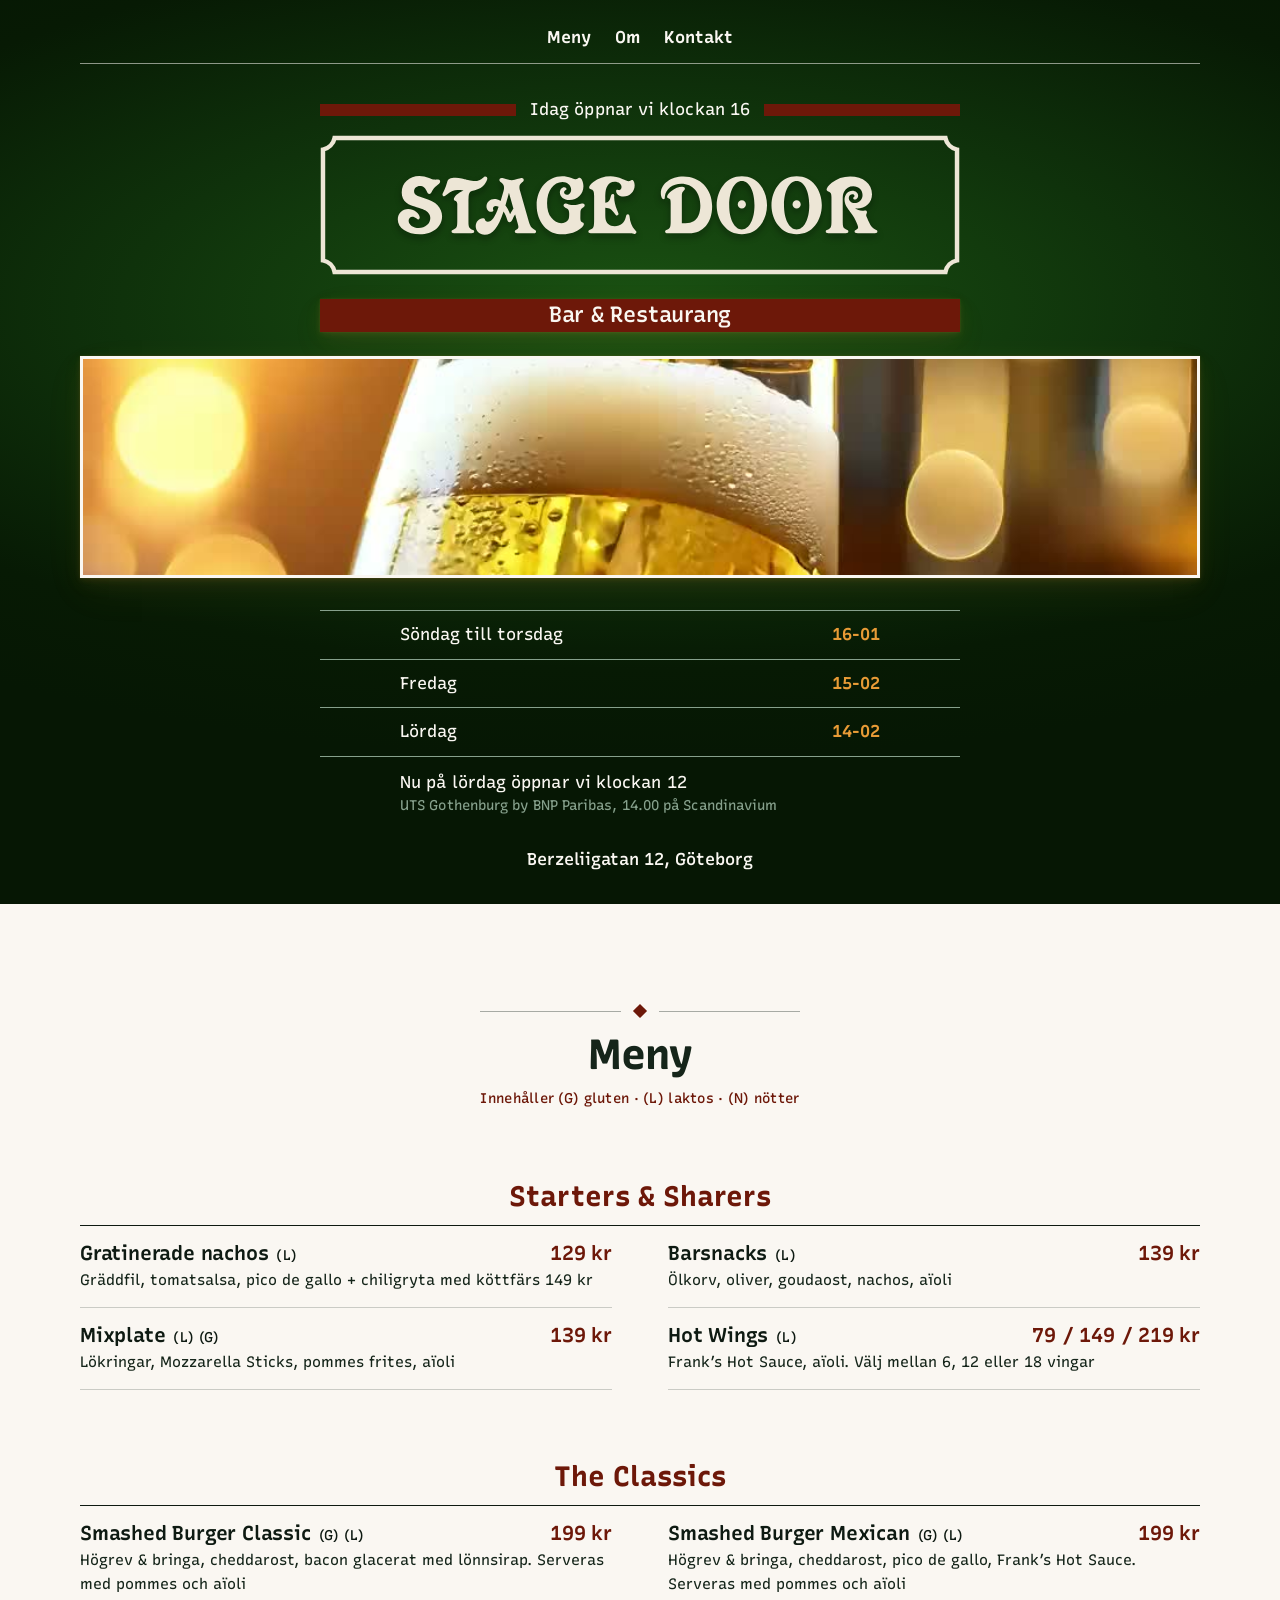
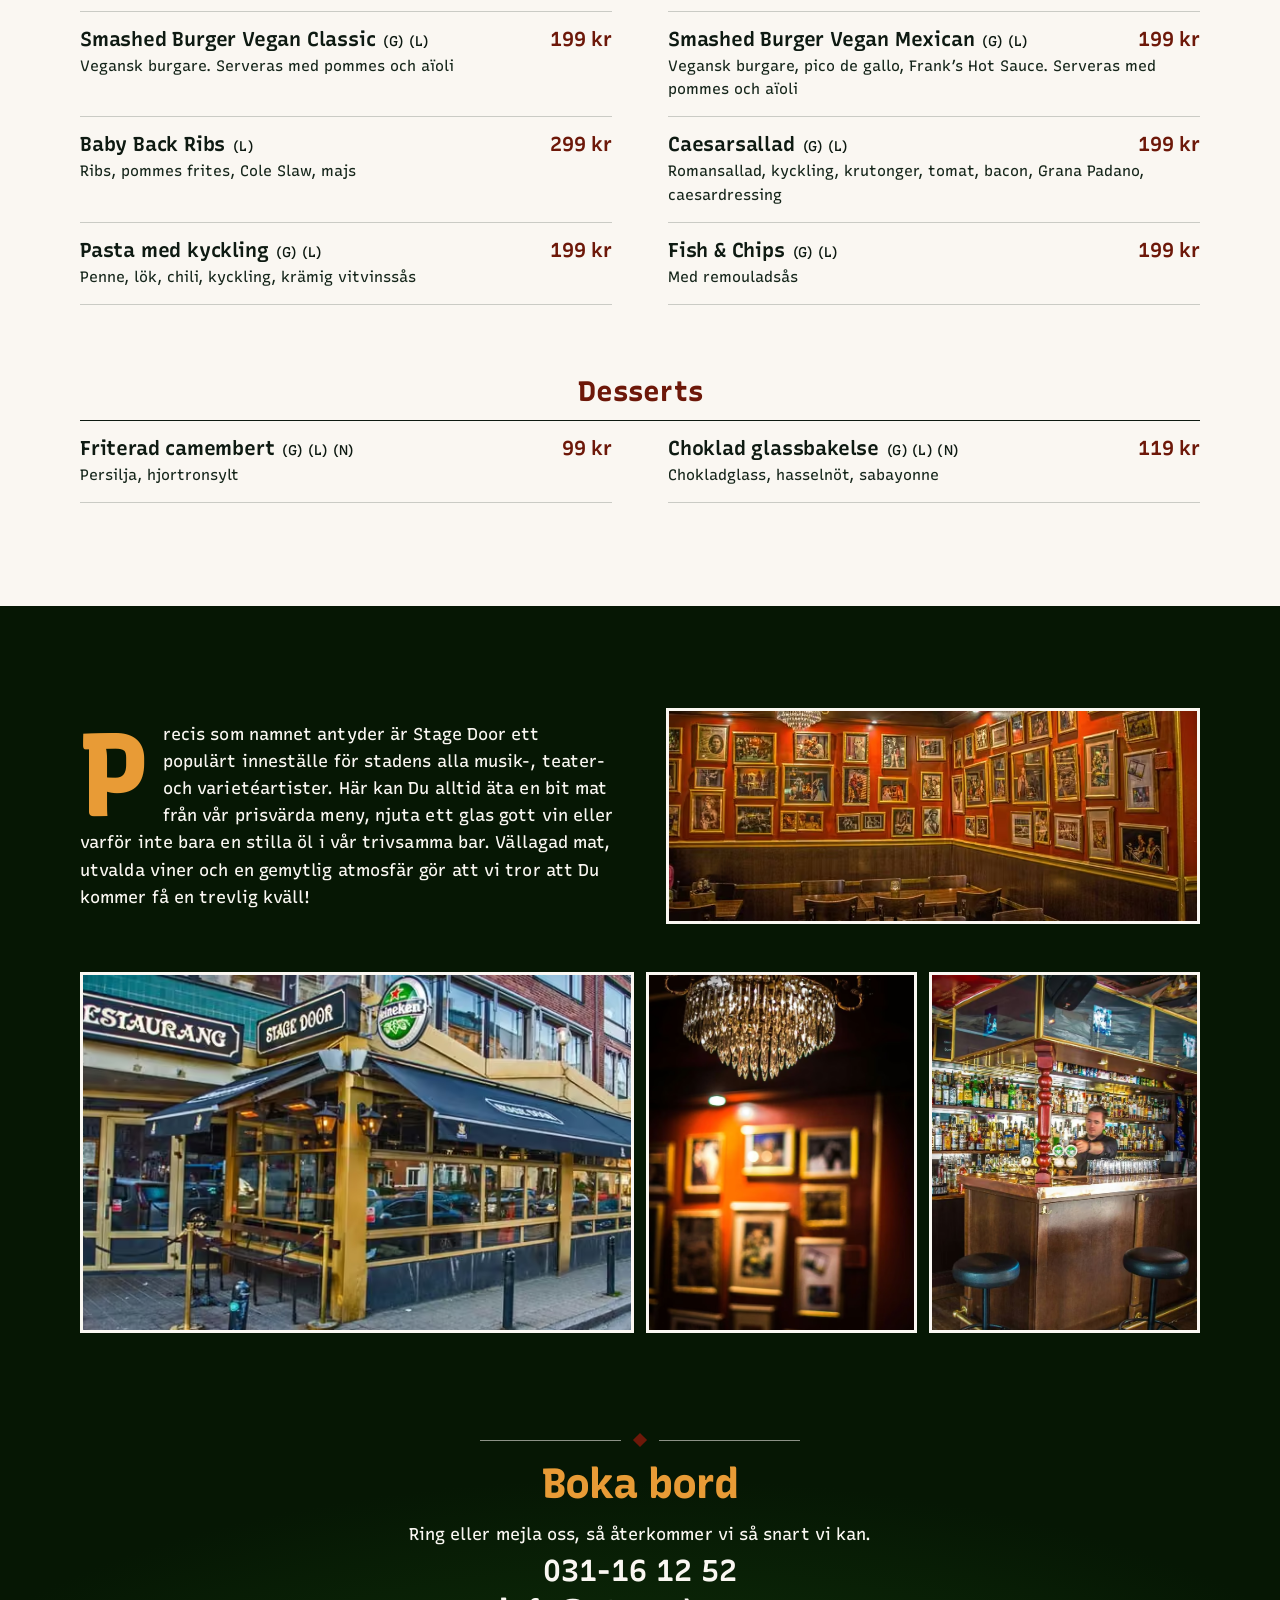
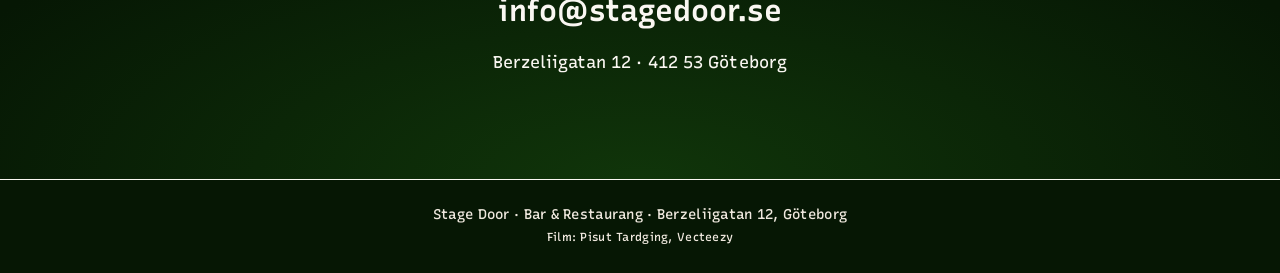
==== index.html @ c426d192 "Stigande bubblor i förstasidans gröna bakgrund Co-Authored-By: Claude Opus 5.5 <noreply@anthropic.co" ====
<!doctype html>
<html lang="sv">
<head>
<meta charset="utf-8">
<meta name="viewport" content="width=device-width, initial-scale=1">
<title>Stage Door – Bar & restaurang på Berzeliigatan 12, Göteborg</title>
<meta name="description" content="Bar och restaurang på Berzeliigatan 12 i Göteborg. Vällagad mat från en prisvärd meny, utvalda viner och en stilla öl i baren. Öppet alla dagar, tidigare vid större evenemang.">
<link rel="canonical" href="https://joachimjohansson.github.io/stage/">
<meta name="theme-color" content="#061704">
<link rel="icon" type="image/png" sizes="32x32" href="ikoner/favicon-32.png">
<link rel="icon" type="image/png" sizes="48x48" href="ikoner/favicon-48.png">
<link rel="apple-touch-icon" href="ikoner/apple-touch-icon.png">
<link rel="manifest" href="site.webmanifest">
<meta property="og:type" content="website">
<meta property="og:locale" content="sv_SE">
<meta property="og:site_name" content="Stage Door">
<meta property="og:title" content="Stage Door – Bar & restaurang på Berzeliigatan 12, Göteborg">
<meta property="og:description" content="Vällagad mat, utvalda viner och en gemytlig atmosfär. Öppet alla dagar.">
<meta property="og:url" content="https://joachimjohansson.github.io/stage/">
<meta property="og:image" content="https://joachimjohansson.github.io/stage/original/bilder/untitled-hdr2.jpg">
<meta property="og:image:width" content="1200">
<meta property="og:image:height" content="476">
<meta name="twitter:card" content="summary_large_image">
<script type="application/ld+json">
{"@context":"https://schema.org","@type":["BarOrPub","Restaurant"],"name":"Stage Door","url":"https://joachimjohansson.github.io/stage/","image":"https://joachimjohansson.github.io/stage/original/bilder/untitled-hdr2.jpg","telephone":"+46 31 16 12 52","email":"info@stagedoor.se","hasMenu":"https://joachimjohansson.github.io/stage/#meny","acceptsReservations":true,
"address":{"@type":"PostalAddress","streetAddress":"Berzeliigatan 12","postalCode":"412 53","addressLocality":"Göteborg","addressCountry":"SE"},
"openingHoursSpecification":[{"@type":"OpeningHoursSpecification","dayOfWeek":["Sunday","Monday","Tuesday","Wednesday","Thursday"],"opens":"16:00","closes":"01:00"},{"@type":"OpeningHoursSpecification","dayOfWeek":"Friday","opens":"15:00","closes":"02:00"},{"@type":"OpeningHoursSpecification","dayOfWeek":"Saturday","opens":"14:00","closes":"02:00"}]}
</script>
<link rel="preconnect" href="https://fonts.googleapis.com">
<link rel="preconnect" href="https://fonts.gstatic.com" crossorigin>
<link href="https://fonts.googleapis.com/css2?family=Recursive:slnt,wght,CASL@-15..0,300..1000,0..1&display=swap" rel="stylesheet">
<link rel="stylesheet" href="style.css">
</head>
<body>
<main>
  <div class="poster">
    <div class="bubblor" aria-hidden="true"></div>
    <div class="wrap">
      <nav aria-label="Huvudmeny">
        <a href="#meny">Meny</a><a href="#scenen">Om</a><a href="#kassan">Kontakt</a>
      </nav>
      <p class="tonight" id="tonight" role="status">Öppet i kväll</p>
      <h1 class="logo"><svg viewBox="0 0 430 94" role="img" aria-label="Stage Door"><!-- Ramen ritad efter originalets mått: 3 px linje, 2 px in från kanten, hörnen urgröpta med radie 10 från hörnpunkten. Orden står på originalets x-lägen 51 och 229. --><defs><filter id="logo-mjuk" x="-20%" y="-40%" width="140%" height="180%"><feGaussianBlur stdDeviation="2.5"/></filter><path id="logo-ram" d="M9.8 2H420.2A10 10 0 0 0 428 9.8V84.2A10 10 0 0 0 420.2 92H9.8A10 10 0 0 0 2 84.2V9.8A10 10 0 0 0 9.8 2Z"/><path id="logo-bokstaver" d="M82.03 54.64C82.03 51.83 80.94 49.14 78.99 47.13C77.21 45.3 75.09 44.09 71.07 42.83L67.23 41.57C64.25 40.59 63.22 39.62 63.22 37.84C63.22 35.83 64.88 34.29 67.06 34.29C69.41 34.29 70.84 35.55 72.05 38.53C72.39 39.33 72.74 39.56 73.48 39.56C74.17 39.56 74.46 39.33 74.91 38.53C75.89 36.46 76.86 35.2 78.36 34.06L79.96 32.74C80.48 32.28 80.71 31.88 80.71 31.36C80.71 30.5 80.19 29.93 79.45 29.93C79.22 29.93 78.87 29.98 78.53 29.98C78.13 30.04 77.78 30.04 77.44 30.04C76.12 30.04 76 30.04 73.25 28.95C71.24 28.15 68.84 27.63 66.77 27.63C60 27.63 54.9 32.34 54.9 38.59C54.9 41.51 55.93 43.86 58.05 45.53C59.43 46.62 61.21 47.42 64.94 48.51C68.38 49.48 69.75 50.06 71.19 50.92C73.02 52.06 74.11 53.78 74.11 55.73C74.11 59.46 70.67 62.5 66.43 62.5C62.58 62.5 59.55 60.32 59.55 57.57C59.55 56.08 60.63 54.87 62.07 54.87C62.93 54.87 63.85 55.28 64.71 55.91C65.68 56.65 65.74 56.71 66.08 56.71C66.6 56.71 67 56.19 67 55.5C67 52.75 62.99 49.77 59.26 49.77C55.3 49.77 52.26 52.81 52.26 56.82C52.26 62.56 58.51 66.75 67.12 66.75C75.89 66.75 82.03 61.76 82.03 54.64ZM96.42 37.21C92.64 38.93 89.94 41.34 89.94 43.12C89.94 43.69 90.17 43.92 90.8 44.15C91.83 44.49 92.23 45.12 92.23 46.5V57.34C92.23 62.1 92.01 62.56 89.2 63.82C88.62 64.05 88.39 64.34 88.39 64.91C88.39 65.66 88.91 66 90.17 66H101.75C103.07 66 103.59 65.66 103.59 64.91C103.59 64.34 103.36 64.05 102.79 63.82C100.09 62.62 99.75 62.04 99.75 58.09V57.34V46.62C99.75 46.27 99.75 45.81 99.75 45.18C99.75 43.58 99.75 42.89 99.8 42.26C99.86 40.36 100.15 39.22 100.72 38.53C101.24 37.9 101.41 37.84 104.51 36.92C107.15 36.18 108.87 35.09 110.36 33.37C111.56 31.88 112.42 30.21 112.42 29.18C112.42 28.44 111.85 27.86 111.05 27.86C110.59 27.86 110.24 28.09 109.55 28.72C107.95 30.27 106.17 30.96 103.93 30.96C102.73 30.96 101.53 30.73 99.4 30.21C96.48 29.47 95.91 29.35 95.22 29.18C93.78 28.89 92.46 28.78 91.14 28.78C87.3 28.78 86.1 29.41 85.41 31.82C84.89 33.71 84.32 35.26 83.63 36.81C82.43 39.39 82.31 39.62 82.31 40.08C82.31 40.65 82.83 41.17 83.4 41.17C83.69 41.17 84.03 41 84.38 40.71L85.75 39.56C87.88 37.73 90.06 36.87 92.29 36.87C93.61 36.87 94.99 36.98 96.42 37.21ZM123.32 51.32C124.41 52.98 125.27 54.87 125.84 57.05C126.13 58.14 126.59 58.54 127.45 58.54C128.14 58.54 128.65 58.2 129 57.34L129.57 56.19C130.03 55.05 130.43 54.36 131.12 53.38L133.07 60.32C133.18 60.84 133.3 61.47 133.3 61.87C133.3 62.62 132.9 63.13 132.15 63.53C131.12 64.05 130.89 64.28 130.89 64.91C130.89 65.71 131.35 66 132.44 66H143.16H143.68C144.82 65.94 145.17 65.66 145.17 64.8C145.17 64.22 144.94 63.99 144.19 63.59C142.01 62.56 141.15 61.35 140.18 57.86L134.5 37.84C134.1 36.46 133.99 35.72 133.99 35.03C133.99 33.77 134.5 32.85 135.82 31.76C136.68 31.07 136.91 30.67 136.91 30.16C136.91 29.41 136.34 28.84 135.53 28.84C134.96 28.84 134.67 28.95 133.07 29.47C131.4 30.04 130.09 30.33 128.88 30.33C127.79 30.33 126.01 29.98 124.87 29.64L123.2 29.07C122.8 28.95 122.34 28.84 122 28.84C121.2 28.84 120.51 29.47 120.51 30.21C120.51 30.73 120.79 31.13 121.6 31.76C123.09 32.97 123.66 33.88 123.66 35.38C123.66 36.64 123.26 38.13 121.48 43.81L121.37 44.32C119.76 43.29 118.62 42.95 117.18 42.95C114.2 42.95 111.85 45.18 111.85 47.99C111.85 50 113.22 51.55 114.95 51.55C115.81 51.55 116.49 51.2 116.49 50.69C116.49 50.57 116.49 50.46 116.44 50.29C116.21 49.66 116.21 49.6 116.21 49.31C116.21 48.39 117.01 47.65 118.04 47.65C118.73 47.65 119.25 47.82 119.99 48.16C117.64 55.16 115.4 58.26 112.71 58.26C111.85 58.26 111.22 57.86 110.93 57.11L110.76 56.54C110.59 56.08 110.13 55.85 109.44 55.85C106.74 55.85 104.62 58.32 104.62 61.35C104.62 64.62 107.15 67.03 110.7 67.03C115.81 67.03 119.88 62.1 123.15 51.83ZM129.97 49.48C129.11 50.57 128.77 51.15 127.96 52.81L127.73 53.27C126.59 50.4 125.9 49.08 124.58 47.42C124.81 46.62 124.87 46.27 125.38 44.49L126.07 42.09L126.76 39.68C126.76 39.62 126.82 39.33 126.93 38.82ZM174.99 51.95C174.99 50.52 175.33 49.77 176.37 49.02L177.28 48.34C177.63 48.11 177.86 47.65 177.86 47.3C177.86 46.62 177.28 46.04 176.6 46.04C176.25 46.04 175.79 46.1 175.22 46.27C173.33 46.9 172.07 47.07 170.52 47.07C169.31 47.07 168.17 46.96 167.13 46.62C166.16 46.27 165.36 46.1 164.95 46.1C164.27 46.1 163.64 46.73 163.64 47.42C163.64 47.99 163.98 48.39 164.84 48.8C167.02 49.77 167.42 50.46 167.42 53.04C167.42 55.1 167.25 56.14 166.67 57.05C165.87 58.32 164.04 59.23 162.03 59.23C159.68 59.23 157.27 57.91 155.49 55.62C153.48 53.15 152.57 49.94 152.57 45.81C152.57 37.55 156.93 31.65 162.95 31.65C166.16 31.65 168.74 33.94 168.74 36.75C168.74 38.64 167.48 40.14 165.93 40.14C164.84 40.14 163.98 39.45 163.98 38.47C163.98 37.96 164.27 37.5 164.84 37.15C165.47 36.81 165.59 36.64 165.59 36.24C165.59 35.6 164.95 35.09 164.09 35.09C162.49 35.09 161.17 36.69 161.17 38.59C161.17 41.57 163.92 43.69 167.65 43.69C172.93 43.69 177 39.62 177 34.4C177 31.59 175.68 28.67 174.42 28.67C174.02 28.67 173.96 28.67 173.21 29.18C172.75 29.53 172.18 29.7 171.66 29.7C171.21 29.7 170.98 29.64 168.97 28.89C166.85 28.03 164.78 27.69 162.72 27.69C152.97 27.69 145.57 36.06 145.57 47.19C145.57 52.64 147.29 57.63 150.39 61.24C153.6 64.91 157.79 66.75 163.18 66.75C167.94 66.75 172.41 65.25 175.28 62.73C176.54 61.58 177.28 60.55 177.28 59.75C177.28 59.35 177.06 59.12 176.54 58.83C175.22 58.2 174.93 57.63 174.93 55.45ZM191.68 48.85C194.66 49.08 195.92 49.83 197.7 52.41C198.73 53.9 198.85 54.07 199.42 54.07C200.05 54.07 200.57 53.61 200.57 52.98C200.57 52.75 200.45 52.47 200.34 52.18L199.59 50.46C198.39 47.59 197.59 44.09 197.64 41.63L197.7 40.77C197.7 40.08 197.36 39.68 196.73 39.68C196.04 39.68 195.64 40.14 195.41 41.17C194.66 44.32 193.8 45.24 191.68 45.47V42.2C191.68 38.36 191.97 36.41 192.71 34.86C193.74 32.68 195.58 31.48 197.99 31.48C200.63 31.48 202.58 32.97 202.58 34.97C202.58 36.12 201.89 37.04 200.91 37.04C200.8 37.04 200.63 36.98 200.51 36.98L200 36.81C199.88 36.75 199.77 36.75 199.71 36.75C199.25 36.75 198.96 37.1 198.96 37.61C198.96 39.68 201.26 41.4 203.9 41.4C208.08 41.4 211.41 38.13 211.41 34C211.41 31.93 210.66 30.16 209.74 30.16C209.63 30.16 209.46 30.16 209.4 30.21L208.83 30.56C208.37 30.84 207.79 31.02 207.16 31.02C206.48 31.02 206.3 30.96 203.55 29.81C200.05 28.26 197.99 27.75 195.18 27.75C190.93 27.75 186.86 29.07 183.65 31.53C181.82 32.97 180.84 34.23 180.84 35.26C180.84 35.78 181.07 36.06 181.7 36.24C183.71 36.92 184.17 37.78 184.17 41V56.37C184.17 61.76 183.88 62.56 181.76 63.42C180.55 63.94 180.32 64.16 180.32 64.85C180.32 65.66 180.78 66 181.93 66H206.82H207.57C209.06 66 209.86 66.11 210.83 66.4C211.06 66.52 211.29 66.52 211.47 66.52C212.04 66.52 212.61 65.89 212.61 65.25C212.61 64.8 212.44 64.57 211.52 63.59C209.57 61.58 208.31 58.37 207.97 54.7C207.85 53.78 207.51 53.33 206.82 53.33C206.13 53.33 205.79 53.78 205.44 55.28C204.53 59.18 202 61.24 198.05 61.24C194.38 61.24 192.14 59.29 191.79 55.91C191.74 55.16 191.68 53.78 191.68 53.15ZM243.11 59.29V41.22C243.11 38.93 243.34 38.3 244.48 37.21C245 36.75 245.17 36.46 245.17 36.06C245.17 35.32 244.48 34.8 243.34 34.8C241.04 34.8 238.41 35.83 236.11 37.67C234.33 39.05 233.19 40.59 233.19 41.51C233.19 42.03 233.47 42.31 234.39 42.66C235.42 43.06 235.6 43.52 235.6 45.93V58.37C235.6 61.99 235.14 62.79 232.73 63.76C232.1 63.99 231.87 64.34 231.87 64.85C231.87 65.77 232.21 66 233.7 66H248.1C257.45 66 263.47 58.89 263.47 47.82C263.47 36.29 255.38 27.92 244.14 27.92C235.65 27.92 229 32.91 229 39.16C229 41.34 229.86 43.12 230.84 43.12C231.29 43.12 231.58 42.83 231.64 42.31L231.75 41.22C232.21 36.29 236.86 32.68 242.76 32.68C250.51 32.68 255.55 38.53 255.55 47.42C255.55 52.52 253.95 56.25 251.02 58.03C249.59 58.89 247.93 59.29 245.52 59.29ZM266.51 47.19C266.51 52.18 268.11 57.05 270.98 60.67C274.13 64.68 278.21 66.63 283.43 66.63C288.7 66.63 292.77 64.68 295.93 60.67C298.74 57.05 300.34 52.18 300.34 47.19C300.34 42.2 298.74 37.33 295.93 33.77C292.77 29.7 288.7 27.75 283.43 27.75C278.21 27.75 274.13 29.7 270.98 33.77C268.11 37.33 266.51 42.2 266.51 47.19ZM274.94 47.19C274.94 37.78 278.49 30.96 283.43 30.96C288.36 30.96 291.91 37.78 291.91 47.19C291.91 56.65 288.36 63.42 283.43 63.42C278.49 63.42 274.94 56.59 274.94 47.19ZM286.18 46.62C286.18 45.07 284.97 43.81 283.43 43.81C281.88 43.81 280.67 45.07 280.67 46.62C280.67 48.11 281.88 49.31 283.43 49.31C284.97 49.31 286.18 48.11 286.18 46.62ZM303.33 47.19C303.33 52.18 304.93 57.05 307.8 60.67C310.95 64.68 315.02 66.63 320.24 66.63C325.52 66.63 329.59 64.68 332.75 60.67C335.56 57.05 337.16 52.18 337.16 47.19C337.16 42.2 335.56 37.33 332.75 33.77C329.59 29.7 325.52 27.75 320.24 27.75C315.02 27.75 310.95 29.7 307.8 33.77C304.93 37.33 303.33 42.2 303.33 47.19ZM311.76 47.19C311.76 37.78 315.31 30.96 320.24 30.96C325.18 30.96 328.73 37.78 328.73 47.19C328.73 56.65 325.18 63.42 320.24 63.42C315.31 63.42 311.76 56.59 311.76 47.19ZM323 46.62C323 45.07 321.79 43.81 320.24 43.81C318.7 43.81 317.49 45.07 317.49 46.62C317.49 48.11 318.7 49.31 320.24 49.31C321.79 49.31 323 48.11 323 46.62ZM359.53 49.25C360.04 49.31 360.39 49.31 360.68 49.31C366.64 49.31 370.88 45.3 370.88 39.73C370.88 32.68 364.98 27.8 356.2 27.8C351.38 27.8 347.26 29.24 343.81 32.16C341.64 34 340.37 35.66 340.37 36.69C340.37 37.33 340.66 37.61 341.46 37.9C343.18 38.41 343.64 39.22 343.64 41.97V57.4C343.64 62.1 343.41 62.56 340.55 63.82C339.97 64.05 339.8 64.34 339.8 64.91C339.8 65.66 340.32 66 341.58 66H353.22C354.54 66 355 65.66 355 64.91C355 64.34 354.83 64.05 354.25 63.82C351.38 62.56 351.21 62.1 351.21 57.34V42.89C351.21 40.65 351.44 39.33 352.13 38.07C353.28 35.78 355.57 34.4 358.27 34.4C361.94 34.4 364.52 36.87 364.52 40.31C364.52 43.4 362.22 45.76 359.18 45.76C356.95 45.76 355.28 44.32 355.28 42.37C355.28 41 356.37 39.85 357.75 39.85C358.55 39.85 359.13 40.31 359.13 41C359.13 41.28 359.07 41.34 358.67 41.68C358.38 41.91 358.27 42.14 358.27 42.43C358.27 42.89 358.78 43.29 359.47 43.29C360.62 43.29 361.59 42.2 361.59 40.82C361.59 38.87 359.87 37.38 357.69 37.38C354.71 37.38 352.42 40.02 352.42 43.4C352.42 44.78 352.7 46.16 353.45 47.59C353.91 48.57 354.25 49.02 356.26 51.66C358.5 54.53 359.59 56.42 360.9 59.81C361.36 61.01 361.54 61.53 361.54 61.99C361.54 62.73 361.08 63.25 360.16 63.65C359.41 64.05 359.18 64.34 359.18 64.85C359.18 65.71 359.7 66 361.31 66H372.32H372.83C374.04 66 374.5 65.66 374.5 64.85C374.5 64.39 374.27 63.99 373.81 63.82L373.06 63.48C370.83 62.5 369.68 60.84 367.56 55.68C367.1 54.59 366.98 54.24 366.98 53.9C366.98 53.61 367.04 53.44 367.27 52.81C367.44 52.35 367.5 52.06 367.5 51.83C367.5 51.2 367.1 50.8 366.35 50.8C366.12 50.8 365.78 50.8 365.38 50.86C364.98 50.86 364.63 50.92 364.35 50.92C362.51 50.92 360.73 50.29 359.53 49.25Z"/><clipPath id="logo-inom"><use href="#logo-ram"/></clipPath></defs><!-- En svag skugga under bokstäverna, innanför ramen. STAGE DOOR är ritade former ur VictorianStd (x 51 och 229, baslinje 66, 57,35 px, med typsnittets kerning), inte text: Safari på iPhone tappade mellanrummet när orden var text --><g clip-path="url(#logo-inom)"><use href="#logo-bokstaver" fill="#020a03" opacity=".35" filter="url(#logo-mjuk)" transform="translate(0 2.5)"/></g><use href="#logo-ram" fill="none" stroke="#EDE6D6" stroke-width="3"/><use href="#logo-bokstaver" fill="#EDE6D6"/></svg></h1>
      <p class="band">Bar & Restaurang</p>
      <div class="photo">
        <video muted loop playsinline preload="auto" poster="bilder/hallning-loop.jpg" src="bilder/hallning-loop.mp4" aria-label="Öl som hälls upp i ett glas"></video>
      </div>
      <div class="tider">
      <div class="bill">
        <div data-days="0 1 2 3 4"><small>Söndag till torsdag</small><b>16-01</b></div>
        <div data-days="5"><small>Fredag</small><b>15-02</b></div>
        <div data-days="6"><small>Lördag</small><b>14-02</b></div>
      </div>
      <p class="early" id="early">Vi öppnar dessutom tidigare vid större evenemang.</p>
      </div>
      <p class="address"><a href="https://www.google.com/maps/search/?api=1&amp;query=Berzeliigatan+12+G%C3%B6teborg">Berzeliigatan 12, Göteborg</a></p>
    </div>
  </div>

  <section id="meny" class="programme">
    <div class="wrap">
      <div class="title">
        <div class="ornament"><span></span></div>
        <h2>Meny</h2>
        <p>Innehåller (G) gluten · (L) laktos · (N) nötter</p>
      </div>
      <div id="matsedel">
        <div class="act"><h3>Starters &amp; Sharers</h3><div class="cols">
          <div class="dish"><div class="dish-head"><b>Gratinerade nachos<em>(L)</em></b><span class="price">129 kr</span></div>
            <p>Gräddfil, tomatsalsa, pico de gallo + chiligryta med köttfärs 149 kr</p></div>
          <div class="dish"><div class="dish-head"><b>Barsnacks<em>(L)</em></b><span class="price">139 kr</span></div>
            <p>Ölkorv, oliver, goudaost, nachos, aïoli</p></div>
          <div class="dish"><div class="dish-head"><b>Mixplate<em>(L) (G)</em></b><span class="price">139 kr</span></div>
            <p>Lökringar, Mozzarella Sticks, pommes frites, aïoli</p></div>
          <div class="dish"><div class="dish-head"><b>Hot Wings<em>(L)</em></b><span class="price">79 / 149 / 219 kr</span></div>
            <p>Frank’s Hot Sauce, aïoli. Välj mellan 6, 12 eller 18 vingar</p></div>
        </div></div>
        <div class="act"><h3>The Classics</h3><div class="cols">
          <div class="dish"><div class="dish-head"><b>Smashed Burger Classic<em>(G) (L)</em></b><span class="price">199 kr</span></div>
            <p>Högrev &amp; bringa, cheddarost, bacon glacerat med lönnsirap. Serveras med pommes och aïoli</p></div>
          <div class="dish"><div class="dish-head"><b>Smashed Burger Mexican<em>(G) (L)</em></b><span class="price">199 kr</span></div>
            <p>Högrev &amp; bringa, cheddarost, pico de gallo, Frank’s Hot Sauce. Serveras med pommes och aïoli</p></div>
          <div class="dish"><div class="dish-head"><b>Smashed Burger Vegan Classic<em>(G) (L)</em></b><span class="price">199 kr</span></div>
            <p>Vegansk burgare. Serveras med pommes och aïoli</p></div>
          <div class="dish"><div class="dish-head"><b>Smashed Burger Vegan Mexican<em>(G) (L)</em></b><span class="price">199 kr</span></div>
            <p>Vegansk burgare, pico de gallo, Frank’s Hot Sauce. Serveras med pommes och aïoli</p></div>
          <div class="dish"><div class="dish-head"><b>Baby Back Ribs<em>(L)</em></b><span class="price">299 kr</span></div>
            <p>Ribs, pommes frites, Cole Slaw, majs</p></div>
          <div class="dish"><div class="dish-head"><b>Caesarsallad<em>(G) (L)</em></b><span class="price">199 kr</span></div>
            <p>Romansallad, kyckling, krutonger, tomat, bacon, Grana Padano, caesardressing</p></div>
          <div class="dish"><div class="dish-head"><b>Pasta med kyckling<em>(G) (L)</em></b><span class="price">199 kr</span></div>
            <p>Penne, lök, chili, kyckling, krämig vitvinssås</p></div>
          <div class="dish"><div class="dish-head"><b>Fish &amp; Chips<em>(G) (L)</em></b><span class="price">199 kr</span></div>
            <p>Med remouladsås</p></div>
        </div></div>
        <div class="act"><h3>Desserts</h3><div class="cols">
          <div class="dish"><div class="dish-head"><b>Friterad camembert<em>(G) (L) (N)</em></b><span class="price">99 kr</span></div>
            <p>Persilja, hjortronsylt</p></div>
          <div class="dish"><div class="dish-head"><b>Choklad glassbakelse<em>(G) (L) (N)</em></b><span class="price">119 kr</span></div>
            <p>Chokladglass, hasselnöt, sabayonne</p></div>
        </div></div>
      </div>
    </div>
  </section>

  <section id="scenen">
    <div class="wrap about">
      <p>Precis som namnet antyder är Stage Door ett populärt inneställe för stadens alla musik-, teater- och varietéartister. Här kan Du alltid äta en bit mat från vår prisvärda meny, njuta ett glas gott vin eller varför inte bara en stilla öl i vår trivsamma bar. Vällagad mat, utvalda viner och en gemytlig atmosfär gör att vi tror att Du kommer få en trevlig kväll!</p>
      <picture><source srcset="bilder/untitled-hdr2-800.avif 800w, bilder/untitled-hdr2.avif 1200w" sizes="(min-width:761px) 50vw, 100vw" type="image/avif"><img src="original/bilder/untitled-hdr2.jpg" alt="Matsalen på Stage Door med väggar fulla av inramade artistporträtt" width="1200" height="476" loading="lazy" decoding="async"></picture>
    </div>
    <div class="wrap gallery" style="margin-top:clamp(28px,4vw,48px)">
      <picture><source srcset="bilder/untitled-panorama2-800.avif 800w, bilder/untitled-panorama2.avif 1200w" sizes="(min-width:761px) 50vw, 100vw" type="image/avif"><img src="original/bilder/untitled-panorama2.jpg" alt="Fasaden med uteservering på Berzeliigatan" width="1200" height="563" loading="lazy" decoding="async"></picture>
      <picture><source srcset="bilder/dsc-7310.avif" type="image/avif"><img src="original/bilder/dsc-7310.jpg" alt="Kristallkrona framför porträttväggen" width="1067" height="1600" loading="lazy" decoding="async"></picture>
      <picture><source srcset="bilder/dsc-7087.avif" type="image/avif"><img src="original/bilder/dsc-7087.jpg" alt="Bardisken med barstolar" width="820" height="1600" loading="lazy" decoding="async"></picture>
    </div>
  </section>

  <!-- Kranen är gömd tills öllistan finns -->
  <section id="kranen" hidden>
    <div class="wrap taps">
      <div class="blank">
        <span class="tag caps">Platshållare – öllista från Stage Door</span>
        <h2 style="font-family:var(--f);font-size:var(--size-h2);font-weight:var(--w-h2);line-height:1;letter-spacing:var(--t-h2);margin-bottom:12px">Från kranen</h2>
        <ol aria-label="Öllista saknas ännu"><li>Kran 1</li><li>Kran 2</li><li>Kran 3</li><li>Kran 4</li></ol>
      </div>
      <picture><source srcset="bilder/dsc-7286.avif" type="image/avif"><img src="original/bilder/dsc-7286.jpg" alt="Ölkranar i mässing" width="1200" height="800" loading="lazy" decoding="async"></picture>
    </div>
  </section>

  <section id="kassan" class="boxoffice">
    <div class="wrap">
      <div class="ornament"><span></span></div>
      <h2 style="font-family:var(--f);font-size:var(--size-h1);font-weight:var(--w-h1);line-height:1;letter-spacing:var(--t-h1);color:var(--gold-light)">Boka bord</h2>
      <p style="margin-top:16px">Ring eller mejla oss, så återkommer vi så snart vi kan.</p>
      <a class="big" href="tel:+4631161252">031-16 12 52</a>
      <a class="big" href="mailto:info@stagedoor.se">info@stagedoor.se</a>
      <p style="margin-top:20px"><a class="addr" href="https://www.google.com/maps/search/?api=1&amp;query=Berzeliigatan+12+G%C3%B6teborg">Berzeliigatan 12 · 412 53 Göteborg</a></p>
    </div>
  </section>
</main>
<footer><div class="wrap">Stage Door · Bar & Restaurang · Berzeliigatan 12, Göteborg<br><small>Film: <a href="https://www.vecteezy.com/video/47658512-pouring-beer-with-foamy-head-in-glass">Pisut Tardging, Vecteezy</a></small></div></footer>

<script src="oppet.js"></script>
<script>
let events = [];
const earlyDefault = early.textContent;
function tick() {
  const s = stageStatus(new Date(), events);
  // Nästa tidiga öppning inom en vecka med anledningen under; annars den allmänna meningen
  const tidig = stageNextEarly(new Date(), events);
  if (tidig) {
    const rad = document.createElement("span"), varfor = document.createElement("small");
    // På själva dagen står öppningstiden redan högst upp, så raden säger något annat
    rad.textContent = tidig.label !== "Idag" ? `${tidig.label} öppnar vi klockan ${tidig.opens}`
      : s.open && s.day === new Date().getDay() ? `Idag har vi öppet från ${tidig.opens}` : "Vi öppnar tidigare idag";
    varfor.textContent = `${tidig.event.title.replace(" - ", " mot ")}, ${tidig.event.time.replace(":", ".")} på Scandinavium`;
    early.replaceChildren(rad, varfor);
  } else early.textContent = earlyDefault;
  // Stängningstiden ligger alltid efter midnatt, så "ikväll" gäller även efter tolv
  tonight.textContent = s.open ? `Ikväll stänger vi klockan ${s.closes}` : `Idag öppnar vi klockan ${s.opens}`;
  // Raden som gäller idag först, sedan resten i veckoordning
  const bill = document.querySelector(".bill");
  const rows = [...bill.children];
  const at = rows.findIndex(r => r.dataset.days.split(" ").includes(String(s.day)));
  bill.append(...rows.slice(at), ...rows.slice(0, at));
  // Dagens rad visar den tidigare öppningen, övriga rader sina ordinarie tider
  const idag = String(new Date().getDay());
  rows.forEach(r => {
    const tid = r.querySelector("b");
    tid.dataset.ordinarie ??= tid.textContent;
    tid.textContent = tidig && tidig.label === "Idag" && r.dataset.days.split(" ").includes(idag)
      ? `${tidig.opens}-${tid.dataset.ordinarie.split("-")[1]}` : tid.dataset.ordinarie;
  });
}
tick(); setInterval(tick, 30000);
// Evenemang på Scandinavium hämtas dagligen av scripts/hamta-evenemang.mjs; utan filen gäller ordinarie tider
// Filmen loopar; med minskad rörelse står den still på första bildrutan
const hallning = document.querySelector(".photo video");
if (!matchMedia("(prefers-reduced-motion: reduce)").matches) hallning.play().catch(() => {});
// Bubblor som stiger i förstasidans bakgrund, med slumpad storlek, läge och fart
const bubblor = document.querySelector(".bubblor");
for (let i = 0; i < 24; i++) {
  const b = document.createElement("span"), d = 4 + Math.random() * 14;
  b.style.cssText = `width:${d}px;height:${d}px;left:${Math.random() * 100}%;--y:${Math.random() * 95}%;animation-duration:${6 + Math.random() * 8}s;animation-delay:${-Math.random() * 14}s`;
  bubblor.append(b);
}
fetch("evenemang.json").then(r => r.ok ? r.json() : { events: [] }).then(d => { events = d.events || []; tick(); }).catch(() => {});
</script>
</body>
</html>
---- style.css ----
:root{
  /* Pergament, mörkgrönt, varmrött och rödguld */
  --green:#15251A; --green-deep:#0E1A12; --copper:#6D1809; --copper-deep:#D08925; --gold-light:#E89B36;
  --white:#FAF7F2;
  /* Recursive: fyra roller. Slant och Casual gäller hela sidan */
  --f:"Recursive",system-ui,sans-serif; --casl:0.3; --slnt:0;
  --size-h1:42px; --w-h1:760; --t-h1:-0.025em;
  --size-h2:30px; --w-h2:640; --t-h2:0em;
  --size-h3:22px; --w-h3:550; --t-h3:-0.01em;
  --size-body:16px; --w-body:420; --t-body:0em;
  --size-meta:14px; --w-meta:500; --t-meta:0.02em;
  /* Avståndsskala i steg om 4 */
  --sp-4:4px; --sp-8:8px; --sp-12:12px; --sp-16:16px; --sp-20:20px; --sp-24:24px; --sp-32:32px; --sp-48:48px; --sp-56:56px; --sp-72:72px; --sp-104:104px;
  --flaska:#061704; --sage:#86A08C; --mint:#EFE8DE; --rule:rgba(250,247,242,.55);
}
*{box-sizing:border-box;margin:0}
html{scrollbar-color:var(--copper) var(--green-deep);-webkit-text-size-adjust:100%;text-size-adjust:100%}
body{background:var(--flaska);color:var(--white);font-family:var(--f);font-size:var(--size-body);font-weight:calc(var(--w-body) + 30);line-height:1.6;letter-spacing:calc(var(--t-body) + 0.005em);font-variation-settings:"CASL" var(--casl),"slnt" var(--slnt)}
::selection{background:var(--copper);color:var(--white)}
a{color:inherit;text-underline-offset:.2em;text-decoration-thickness:2px}
:focus-visible{outline:3px solid var(--gold-light);outline-offset:3px}
img{display:block;max-width:100%;height:auto}
picture{display:contents}
picture source{display:none}
.wrap{width:min(1120px,100% - 32px);margin-inline:auto}

/* Fyrlagerskugga i varmt guld: ett tunt skarpt lager för kanten och tre allt mjukare för ett sken, så att delarna avtecknar sig mot den mörka botten */
:root{--skugga:0 0 1px rgba(232,155,54,.28),0 2px 6px rgba(232,155,54,.11),0 6px 18px rgba(232,155,54,.07),0 14px 40px rgba(232,155,54,.05)}
.band,.photo{box-shadow:var(--skugga)}
.photo video{display:block;width:100%;height:clamp(140px,24vh,480px);object-fit:cover;object-position:45% 50%}
/* Affischen */
/* Flaskgrönt: nästan svart grönt med ett ljusare sken mellan loggan och filmen, mörkare där den lilla texten står */
.poster{background:radial-gradient(90% 50% at 50% 34%,#1A5212,#0F320B 45%,#071A04 80%,var(--flaska))}
/* Bubblor som stiger genom det gröna bakom förstasidan; står svagt stilla vid minskad rörelse */
.poster{position:relative;isolation:isolate;overflow:hidden}
.bubblor{position:absolute;inset:0;overflow:hidden;pointer-events:none;z-index:-1}
.bubblor span{position:absolute;bottom:-60px;background:rgba(255,255,255,.18);border-radius:50%;will-change:transform,opacity;animation:stig linear infinite}
@keyframes stig{0%{transform:translate3d(0,0,0);opacity:0}15%{opacity:.6}100%{transform:translate3d(0,-120vh,0);opacity:0}}
@media (prefers-reduced-motion:reduce){.bubblor span{animation:none;opacity:.15;bottom:var(--y)}}
#kassan{background:radial-gradient(80% 90% at 50% 100%,#10350A,var(--flaska) 75%)}
.poster{padding:var(--sp-24) 0 var(--sp-32);text-align:center}
nav{display:flex;justify-content:center;flex-wrap:wrap;gap:4px 24px;border-bottom:1px solid var(--rule);padding-bottom:var(--sp-12);margin-bottom:var(--sp-32)}
nav a{text-decoration:none;font-weight:650}
nav a:hover{color:var(--gold-light);text-decoration:underline}
.tonight{width:min(100%,640px);margin-inline:auto;display:flex;justify-content:center;align-items:center;gap:14px}
.tonight::before,.tonight::after{content:"";flex:1;height:.7em;background:var(--copper)}
.logo{margin:var(--sp-12) auto var(--sp-24);width:min(100%,640px)}
.logo svg{display:block;width:100%;height:auto}
.band{display:block;width:min(100%,640px);margin-inline:auto;background:var(--copper);color:var(--white);font-family:var(--f);font-size:var(--size-h3);font-weight:var(--w-h3);line-height:1;letter-spacing:var(--t-h3);padding:.22em .7em .26em}
.address{display:flex;justify-content:center;align-items:baseline;gap:clamp(10px,3vw,28px);flex-wrap:wrap;font-family:var(--f);font-size:var(--size-body);font-weight:var(--w-h3);line-height:1.4;letter-spacing:var(--t-body);margin-top:var(--sp-32)}
.address a,.addr{text-decoration:none}
.address a:hover,.addr:hover{color:var(--gold-light)}
.photo{margin:var(--sp-24) 0 var(--sp-32);border:3px solid var(--white)}
.photo img{width:100%;height:clamp(140px,24vh,480px);object-fit:cover;filter:saturate(.9) contrast(1.05)}
/* Öppettider i två kolumner: dagar vänster, tider höger, samma storlek */
/* Öppettiderna lika breda som loggan */
.tider{width:min(100%,640px);margin-inline:auto}
.bill{border-block:1px solid var(--sage)}
.bill div{display:flex;justify-content:space-between;align-items:baseline;gap:16px;padding:12px max(8px,calc((100% - 480px) / 2))}
.bill div+div{border-top:1px solid var(--sage)}
.bill small,.bill b{font-family:var(--f);font-size:var(--size-body);font-weight:var(--w-h3);line-height:1.4;letter-spacing:var(--t-body);font-variant-numeric:tabular-nums}
.bill small{text-align:left;font-weight:450}
.bill b{font-weight:650;text-align:right;white-space:nowrap;color:var(--gold-light)}
.early{margin-top:var(--sp-12);color:var(--sage);text-align:left;padding-inline:max(8px,calc((100% - 480px) / 2))}
.early span{display:block;color:var(--white)}
.early small{display:block;font-size:var(--size-meta);line-height:1.4}

/* Sektioner */
section{padding-block:clamp(56px,8vw,104px)}
.title{text-align:center;margin-bottom:var(--sp-24)}
.title h2{font-family:var(--f);font-size:var(--size-h1);font-weight:var(--w-h1);line-height:1;letter-spacing:var(--t-h1)}
.programme .title h2{color:var(--green)}
.title p{margin-top:var(--sp-12);color:var(--mint)}
.ornament{display:flex;align-items:center;gap:14px;justify-content:center;margin:0 auto 18px;width:min(320px,80%)}
.ornament::before,.ornament::after{content:"";flex:1;height:1px;background:var(--rule)}
.ornament span{width:10px;height:10px;background:var(--copper);transform:rotate(45deg)}

.about{display:grid;grid-template-columns:1fr 1fr;gap:clamp(24px,4vw,56px);align-items:center}
/* Om och Kontakt delar mörk botten, så bara en sektionsmarginal mellan dem */
#scenen{padding-bottom:0}
.about p::first-letter{float:left;font-family:var(--f);font-size:calc(var(--size-h1) * 2.8);font-weight:var(--w-h1);line-height:.8;color:var(--gold-light);margin:.06em .1em 0 0}
.about img{border:3px solid var(--white)}

/* Programmet = menyn, på ljus affischpapp */
/* Menyn har egna typroller: brödtext 15, rätter och priser 20/630, kategorier 28/730 */
.programme{--size-body:15px;--size-h3:20px;--w-h3:630;--size-h2:28px;--w-h2:730;font-size:var(--size-body);background:var(--white);color:var(--green-deep);font-weight:var(--w-body);line-height:1.55;letter-spacing:var(--t-body)}
.programme .title p{color:var(--copper)}
.meta,.programme .title p,.dish em,footer{font-size:var(--size-meta);font-weight:var(--w-meta);letter-spacing:var(--t-meta)}
.programme .ornament::before,.programme .ornament::after{background:rgba(14,26,18,.35)}
.act{margin-top:var(--sp-72)}
.act h3{text-align:center;font-family:var(--f);font-size:var(--size-h2);font-weight:var(--w-h2);line-height:1;letter-spacing:var(--t-h2);color:var(--copper);padding-bottom:15px;border-bottom:1px solid var(--green-deep)}
.dish{display:block;padding:15px 0;border-bottom:1px solid rgba(14,26,18,.2)}
.dish b{font-family:var(--f);font-size:var(--size-h3);font-weight:var(--w-h3);line-height:1.2;letter-spacing:var(--t-h3)}
.dish .price{font-family:var(--f);font-size:var(--size-h3);font-weight:var(--w-h3);line-height:1.2;letter-spacing:var(--t-h3);color:var(--copper);white-space:nowrap;font-variant-numeric:tabular-nums}
.dish-head{display:flex;justify-content:space-between;align-items:flex-start;gap:var(--sp-16)}
.dish p{margin-top:var(--sp-4);max-width:64ch;color:var(--green)}
.dish em{line-height:1;font-style:normal;margin-left:var(--sp-8)}
.cols{display:block}
@media (min-width:761px){.cols{display:grid;grid-template-columns:1fr 1fr;column-gap:56px}}

/* Kranen */
.taps{display:grid;grid-template-columns:1fr 1fr;gap:clamp(24px,4vw,56px);align-items:center}
.taps img{border:3px solid var(--white)}
.blank{border:3px solid var(--white);padding:clamp(18px,3vw,32px);text-align:center}
.blank .tag{display:inline-block;background:var(--copper);padding:6px 12px;margin-bottom:16px}
.blank ol{list-style:none;padding:0}
.blank li{display:flex;gap:12px;align-items:baseline;padding:12px 0;font-family:var(--f);font-size:var(--size-h3);font-weight:var(--w-h3);line-height:1;letter-spacing:var(--t-h3)}
.blank li::after{content:"";flex:1;border-bottom:2px dotted var(--rule)}

.gallery{display:grid;grid-template-columns:repeat(4,1fr);gap:12px}
.gallery img{width:100%;height:100%;object-fit:cover;aspect-ratio:3/4;border:3px solid var(--white)}
.gallery picture:first-child img{grid-column:span 2;aspect-ratio:auto}

/* Biljettkassan */
.boxoffice{text-align:center}
.boxoffice .big{display:block;font-family:var(--f);font-size:var(--size-h2);font-weight:var(--w-h2);line-height:1.2;letter-spacing:var(--t-h2);text-decoration:none;margin:.15em 0}
.boxoffice .big:hover{color:var(--gold-light)}
.boxoffice p{max-width:52ch;margin-inline:auto}
footer a{text-decoration:none}
footer{border-top:1px solid var(--white);padding:24px 0;text-align:center;color:var(--mint)}

@media (min-width:1024px){
  :root{--size-body:17px}
}
@media (max-width:760px){
  :root{--size-h1:36px}
  .about,.taps{grid-template-columns:1fr}
  .gallery{grid-template-columns:1fr 1fr}
  .poster{min-height:100svh;display:flex;padding-block:var(--sp-16)}
  nav{padding-bottom:var(--sp-8);margin-bottom:var(--sp-16)}
  .logo{margin:var(--sp-12) auto var(--sp-20)}
  .photo{margin:var(--sp-20) 0}
  .bill div{padding-block:var(--sp-8)}
  .early{margin-top:var(--sp-12);line-height:1.4}
  .address{margin-top:var(--sp-20)}
  .poster>.wrap{display:flex;flex-direction:column}
  .photo{flex:0 0 130px;position:relative}
  .photo img,.photo video{position:absolute;inset:0;width:100%;height:100%}
  /* Mobil: menyn vänsterställd */
  .programme .title,.act h3{text-align:left}
  .act{margin-top:var(--sp-56)}
}
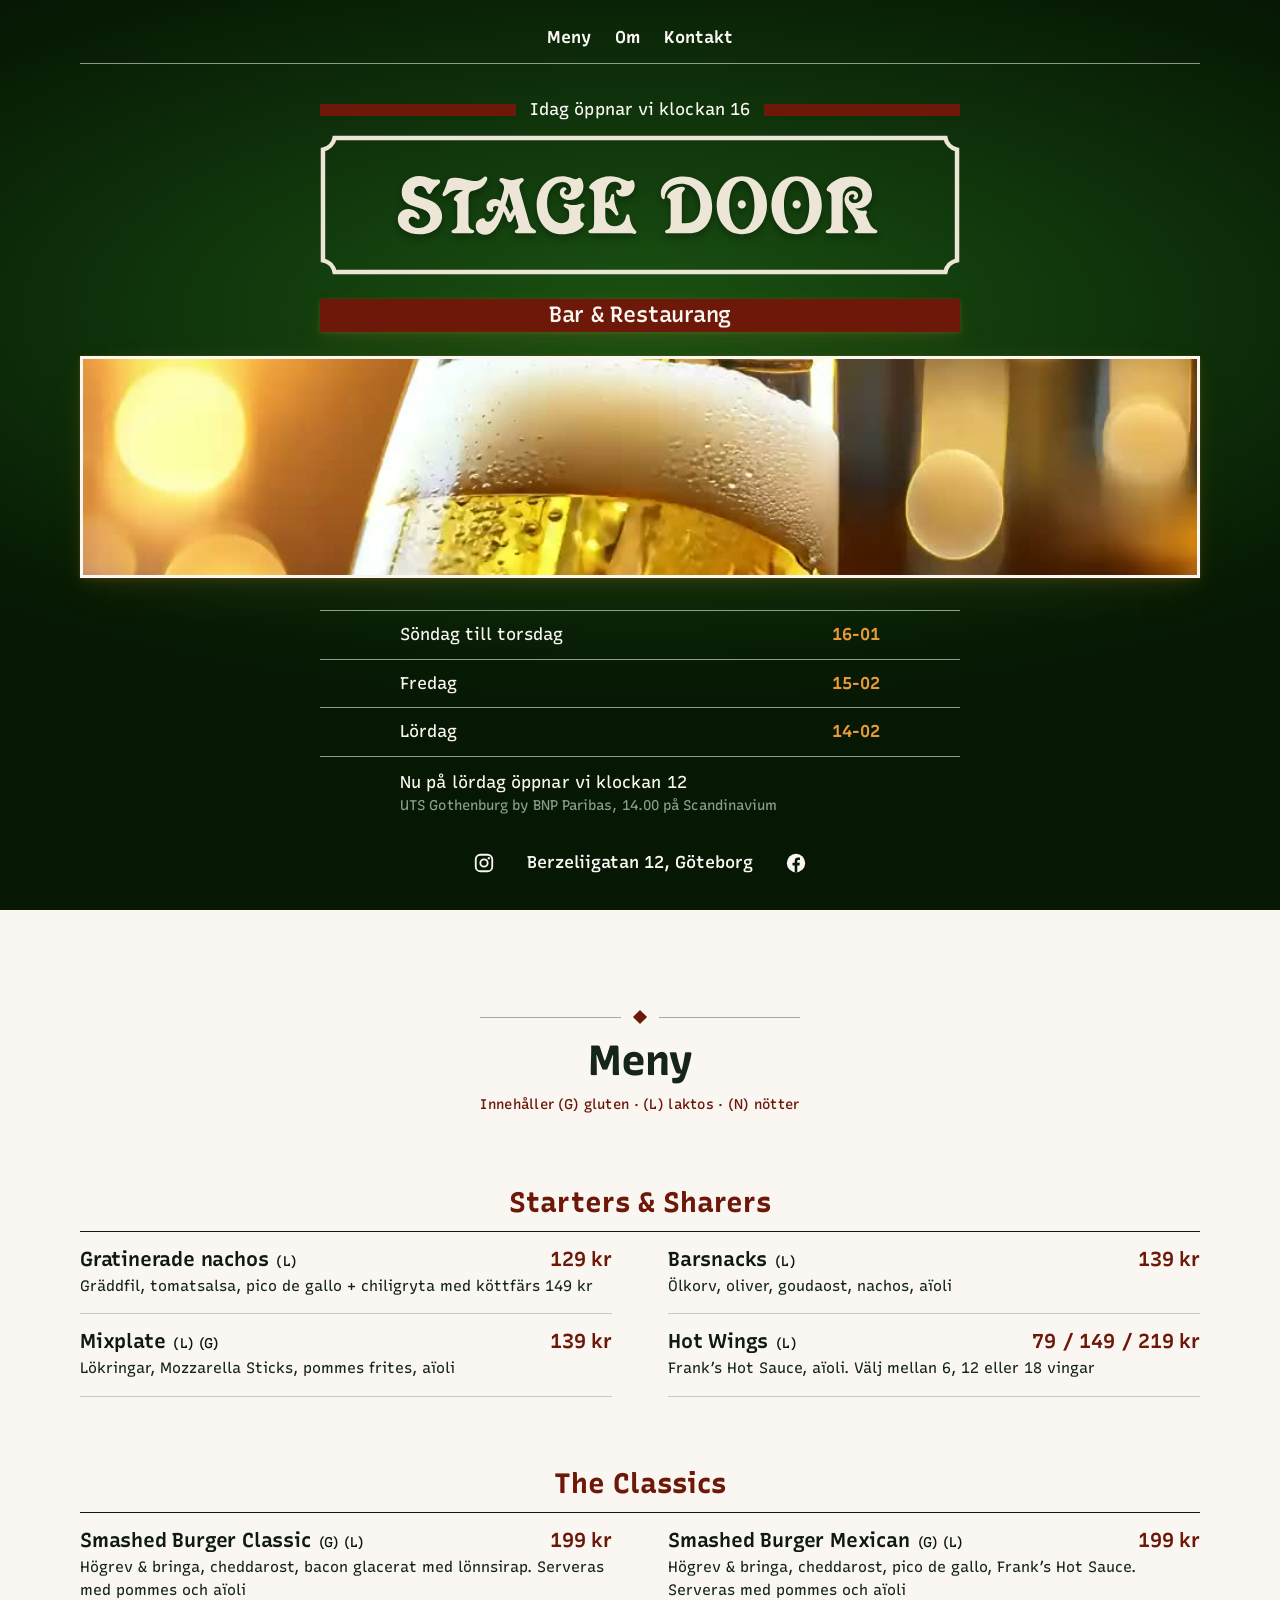
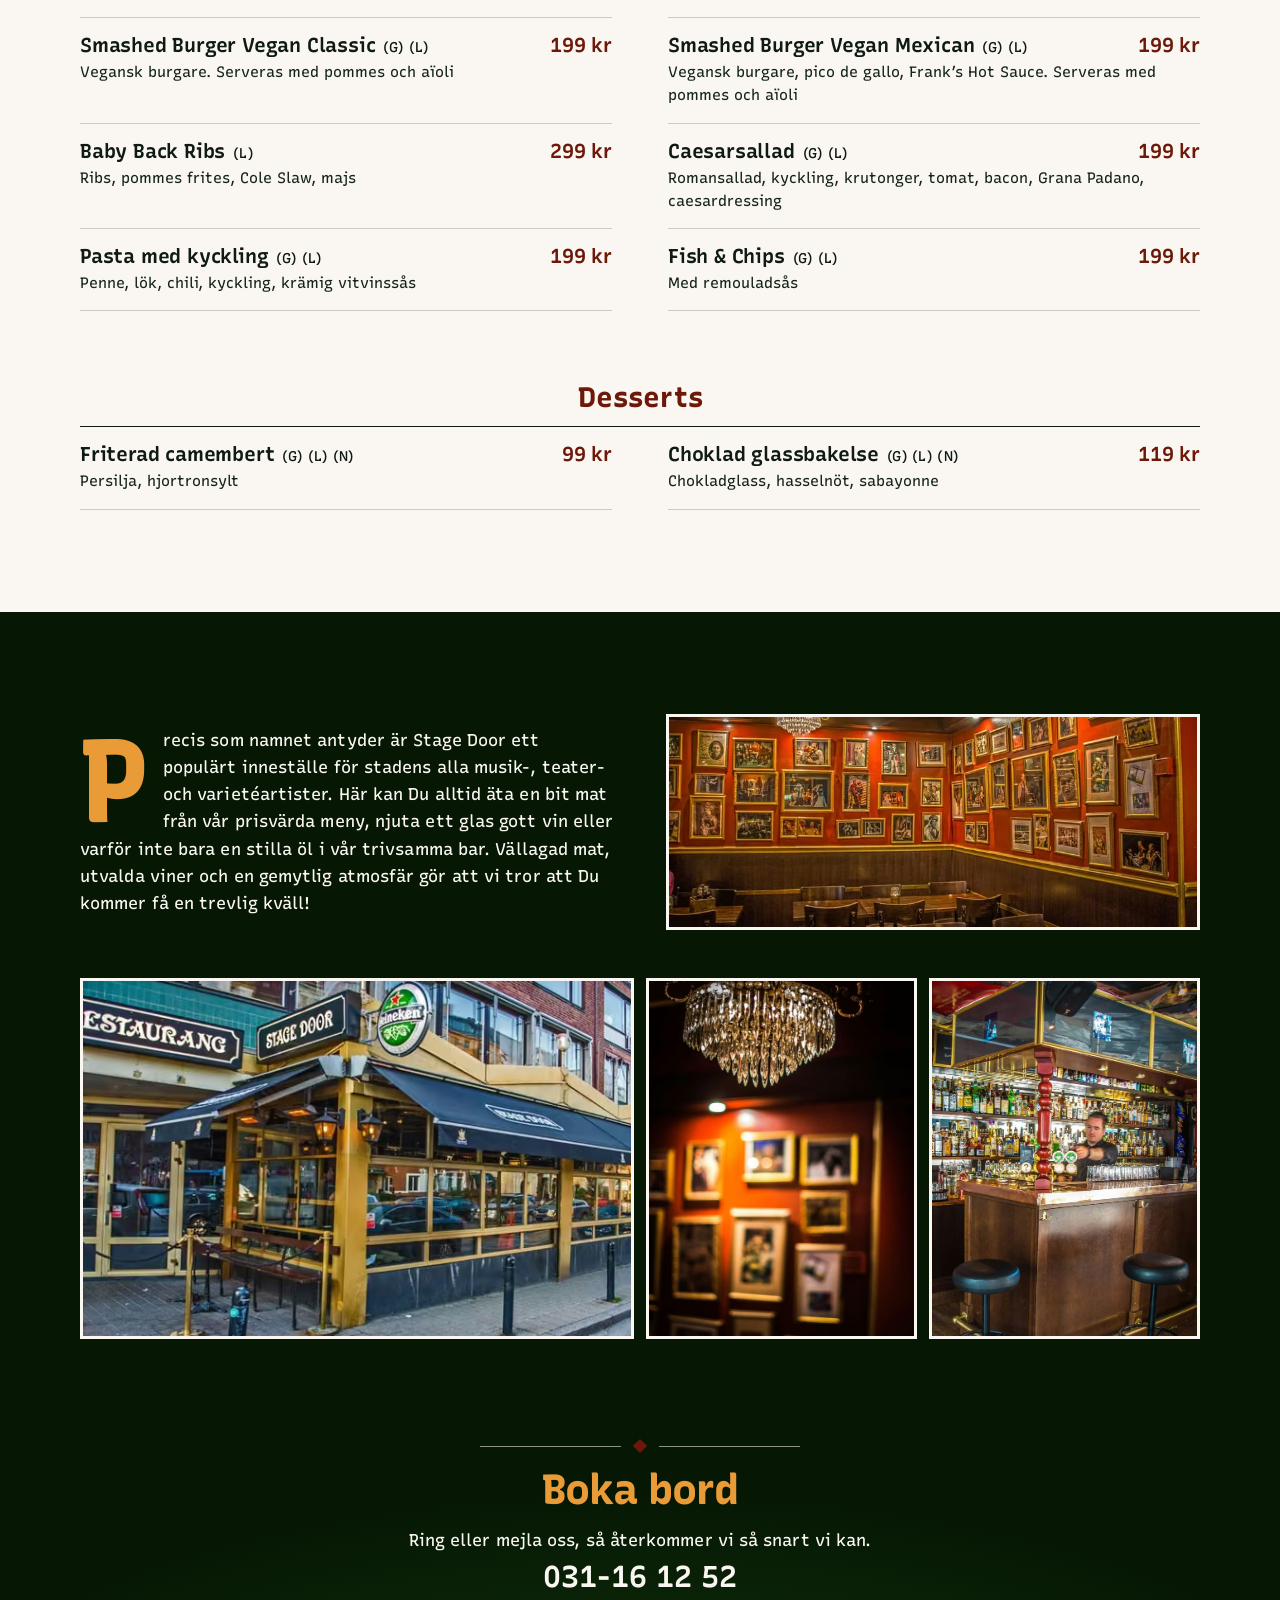
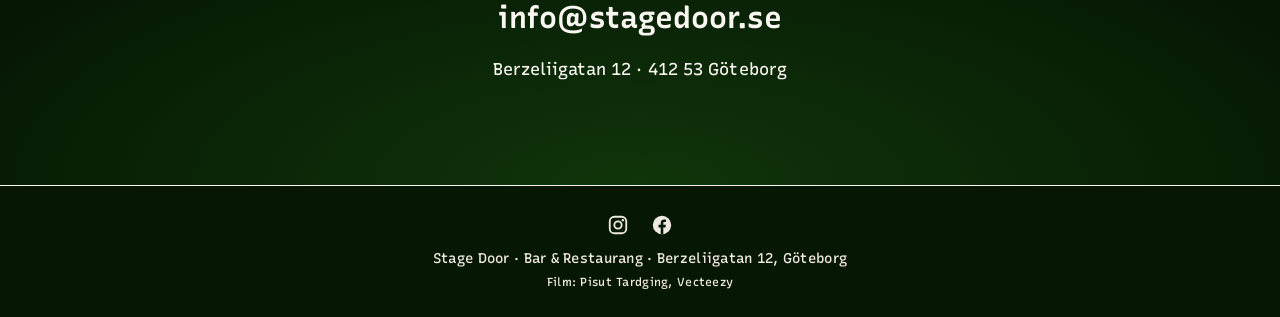
==== commit bdd508d0: "Ikoner till Instagram och Facebook vid adressen och i sidfoten Kontona är också inlagda som sameAs i" ====
--- a/index.html
+++ b/index.html
@@ -22,7 +22,7 @@
 <meta property="og:image:height" content="476">
 <meta name="twitter:card" content="summary_large_image">
 <script type="application/ld+json">
-{"@context":"https://schema.org","@type":["BarOrPub","Restaurant"],"name":"Stage Door","url":"https://joachimjohansson.github.io/stage/","image":"https://joachimjohansson.github.io/stage/original/bilder/untitled-hdr2.jpg","telephone":"+46 31 16 12 52","email":"info@stagedoor.se","hasMenu":"https://joachimjohansson.github.io/stage/#meny","acceptsReservations":true,
+{"@context":"https://schema.org","@type":["BarOrPub","Restaurant"],"name":"Stage Door","url":"https://joachimjohansson.github.io/stage/","image":"https://joachimjohansson.github.io/stage/original/bilder/untitled-hdr2.jpg","telephone":"+46 31 16 12 52","sameAs":["https://www.instagram.com/stagedoorgbg/","https://www.facebook.com/profile.php?id=100066785814787"],"email":"info@stagedoor.se","hasMenu":"https://joachimjohansson.github.io/stage/#meny","acceptsReservations":true,
 "address":{"@type":"PostalAddress","streetAddress":"Berzeliigatan 12","postalCode":"412 53","addressLocality":"Göteborg","addressCountry":"SE"},
 "openingHoursSpecification":[{"@type":"OpeningHoursSpecification","dayOfWeek":["Sunday","Monday","Tuesday","Wednesday","Thursday"],"opens":"16:00","closes":"01:00"},{"@type":"OpeningHoursSpecification","dayOfWeek":"Friday","opens":"15:00","closes":"02:00"},{"@type":"OpeningHoursSpecification","dayOfWeek":"Saturday","opens":"14:00","closes":"02:00"}]}
 </script>
@@ -53,7 +53,7 @@
       </div>
       <p class="early" id="early">Vi öppnar dessutom tidigare vid större evenemang.</p>
       </div>
-      <p class="address"><a href="https://www.google.com/maps/search/?api=1&amp;query=Berzeliigatan+12+G%C3%B6teborg">Berzeliigatan 12, Göteborg</a></p>
+      <p class="address"><span class="sociala"><a href="https://www.instagram.com/stagedoorgbg/" aria-label="Stage Door på Instagram"><svg viewBox="0 0 24 24" aria-hidden="true"><rect x="3" y="3" width="18" height="18" rx="5" fill="none" stroke="currentColor" stroke-width="2"/><circle cx="12" cy="12" r="4" fill="none" stroke="currentColor" stroke-width="2"/><circle cx="17.3" cy="6.7" r="1.3" fill="currentColor"/></svg></a></span><a href="https://www.google.com/maps/search/?api=1&amp;query=Berzeliigatan+12+G%C3%B6teborg">Berzeliigatan 12, Göteborg</a><span class="sociala"><a href="https://www.facebook.com/profile.php?id=100066785814787" aria-label="Stage Door på Facebook"><svg viewBox="0 0 24 24" aria-hidden="true"><circle cx="12" cy="12" r="10" fill="currentColor"/><path d="M13.4 21.9v-7.3h2.4l.4-2.8h-2.8V10c0-.8.2-1.4 1.4-1.4h1.5V6.1c-.3 0-1.1-.1-2.1-.1-2.1 0-3.6 1.3-3.6 3.7v2.1H8.2v2.8h2.4v7.2" fill="var(--flaska)"/></svg></a></span></p>
     </div>
   </div>
 
@@ -138,7 +138,7 @@
     </div>
   </section>
 </main>
-<footer><div class="wrap">Stage Door · Bar & Restaurang · Berzeliigatan 12, Göteborg<br><small>Film: <a href="https://www.vecteezy.com/video/47658512-pouring-beer-with-foamy-head-in-glass">Pisut Tardging, Vecteezy</a></small></div></footer>
+<footer><div class="wrap"><span class="sociala"><a href="https://www.instagram.com/stagedoorgbg/" aria-label="Stage Door på Instagram"><svg viewBox="0 0 24 24" aria-hidden="true"><rect x="3" y="3" width="18" height="18" rx="5" fill="none" stroke="currentColor" stroke-width="2"/><circle cx="12" cy="12" r="4" fill="none" stroke="currentColor" stroke-width="2"/><circle cx="17.3" cy="6.7" r="1.3" fill="currentColor"/></svg></a><a href="https://www.facebook.com/profile.php?id=100066785814787" aria-label="Stage Door på Facebook"><svg viewBox="0 0 24 24" aria-hidden="true"><circle cx="12" cy="12" r="10" fill="currentColor"/><path d="M13.4 21.9v-7.3h2.4l.4-2.8h-2.8V10c0-.8.2-1.4 1.4-1.4h1.5V6.1c-.3 0-1.1-.1-2.1-.1-2.1 0-3.6 1.3-3.6 3.7v2.1H8.2v2.8h2.4v7.2" fill="var(--flaska)"/></svg></a></span>Stage Door · Bar & Restaurang · Berzeliigatan 12, Göteborg<br><small>Film: <a href="https://www.vecteezy.com/video/47658512-pouring-beer-with-foamy-head-in-glass">Pisut Tardging, Vecteezy</a></small></div></footer>
 
 <script src="oppet.js"></script>
 <script>
--- a/style.css
+++ b/style.css
@@ -47,7 +47,7 @@
 .logo{margin:var(--sp-12) auto var(--sp-24);width:min(100%,640px)}
 .logo svg{display:block;width:100%;height:auto}
 .band{display:block;width:min(100%,640px);margin-inline:auto;background:var(--copper);color:var(--white);font-family:var(--f);font-size:var(--size-h3);font-weight:var(--w-h3);line-height:1;letter-spacing:var(--t-h3);padding:.22em .7em .26em}
-.address{display:flex;justify-content:center;align-items:baseline;gap:clamp(10px,3vw,28px);flex-wrap:wrap;font-family:var(--f);font-size:var(--size-body);font-weight:var(--w-h3);line-height:1.4;letter-spacing:var(--t-body);margin-top:var(--sp-32)}
+.address{display:flex;justify-content:center;align-items:center;gap:clamp(10px,3vw,28px);flex-wrap:wrap;font-family:var(--f);font-size:var(--size-body);font-weight:var(--w-h3);line-height:1.4;letter-spacing:var(--t-body);margin-top:var(--sp-32)}
 .address a,.addr{text-decoration:none}
 .address a:hover,.addr:hover{color:var(--gold-light)}
 .photo{margin:var(--sp-24) 0 var(--sp-32);border:3px solid var(--white)}
@@ -117,6 +117,12 @@
 .boxoffice .big:hover{color:var(--gold-light)}
 .boxoffice p{max-width:52ch;margin-inline:auto}
 footer a{text-decoration:none}
+/* Instagram och Facebook: ikoner i textens färg, guld vid hovring */
+.sociala{display:inline-flex;gap:14px;align-items:center;vertical-align:middle}
+.sociala a{display:block;color:inherit;padding:4px}
+.sociala a:hover{color:var(--gold-light)}
+.sociala svg{display:block;width:22px;height:22px}
+footer .sociala{display:flex;justify-content:center;margin-bottom:var(--sp-8)}
 footer{border-top:1px solid var(--white);padding:24px 0;text-align:center;color:var(--mint)}
 
 @media (min-width:1024px){
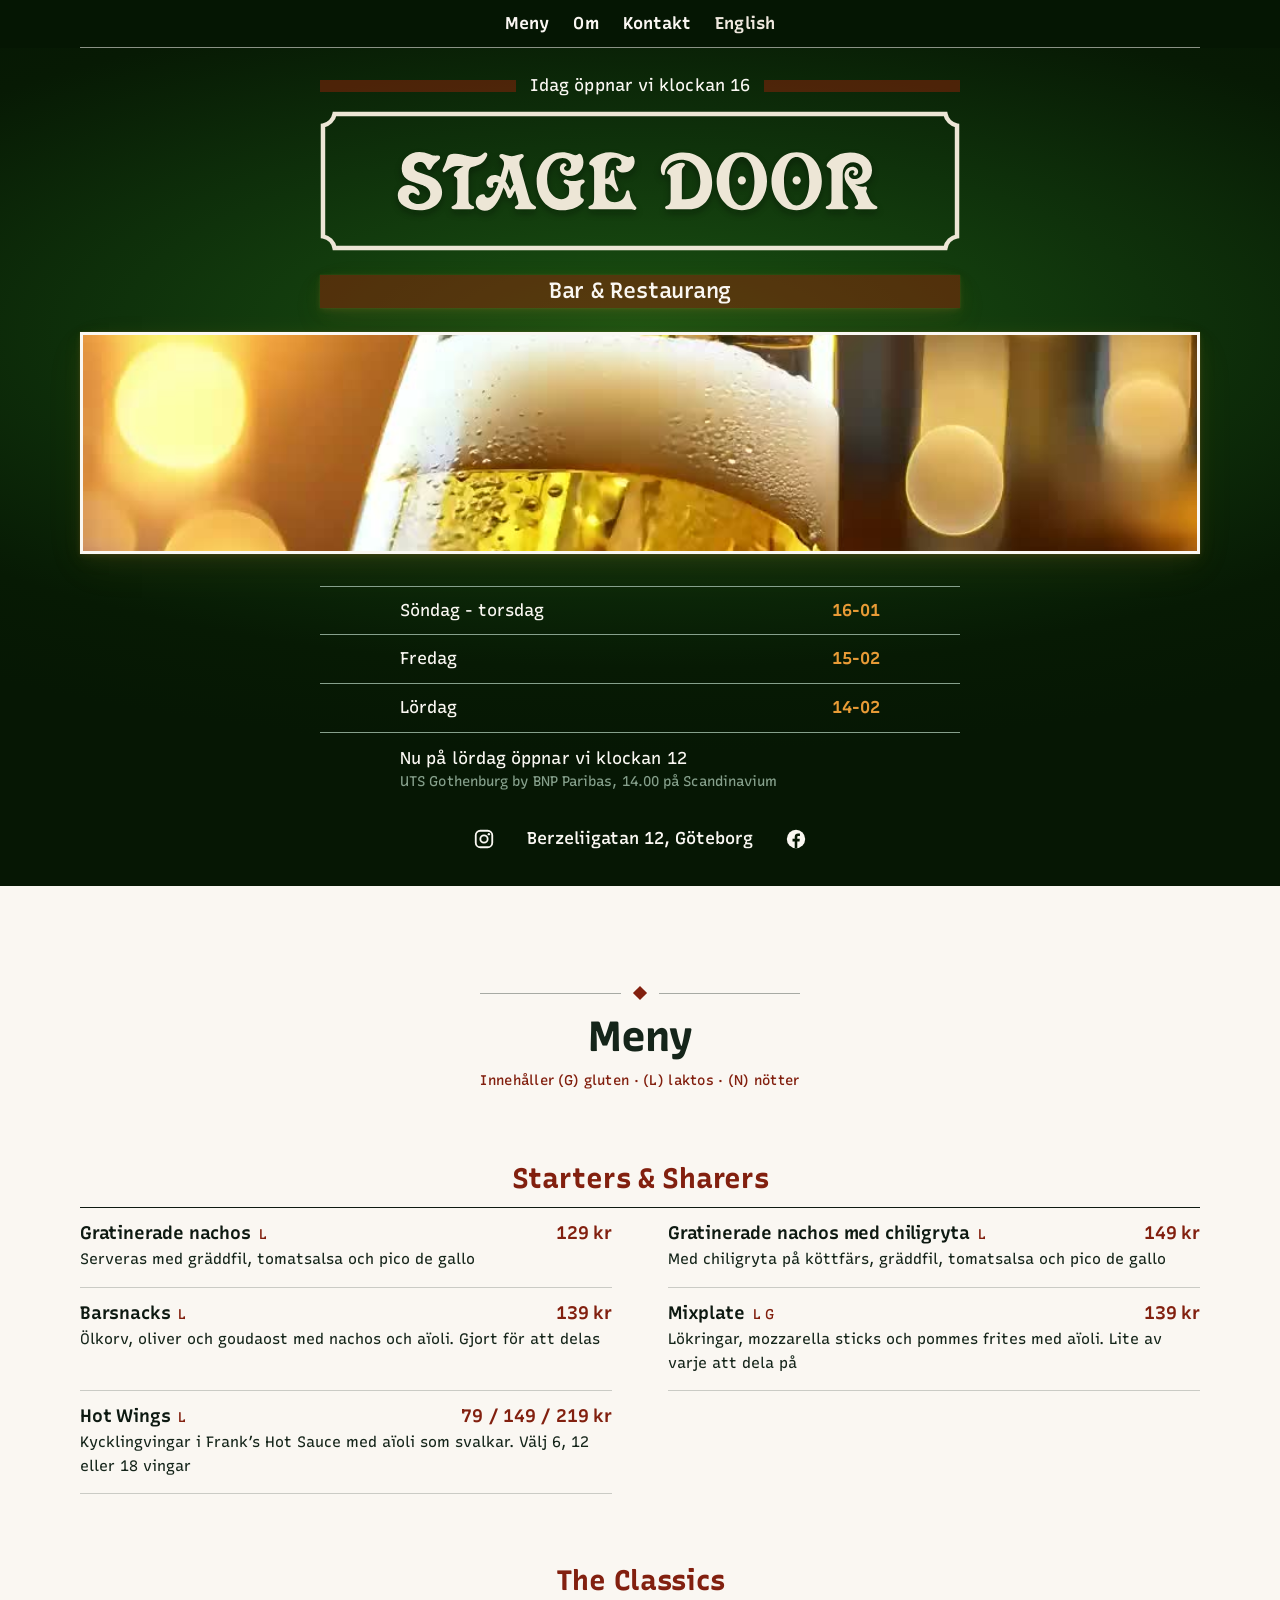
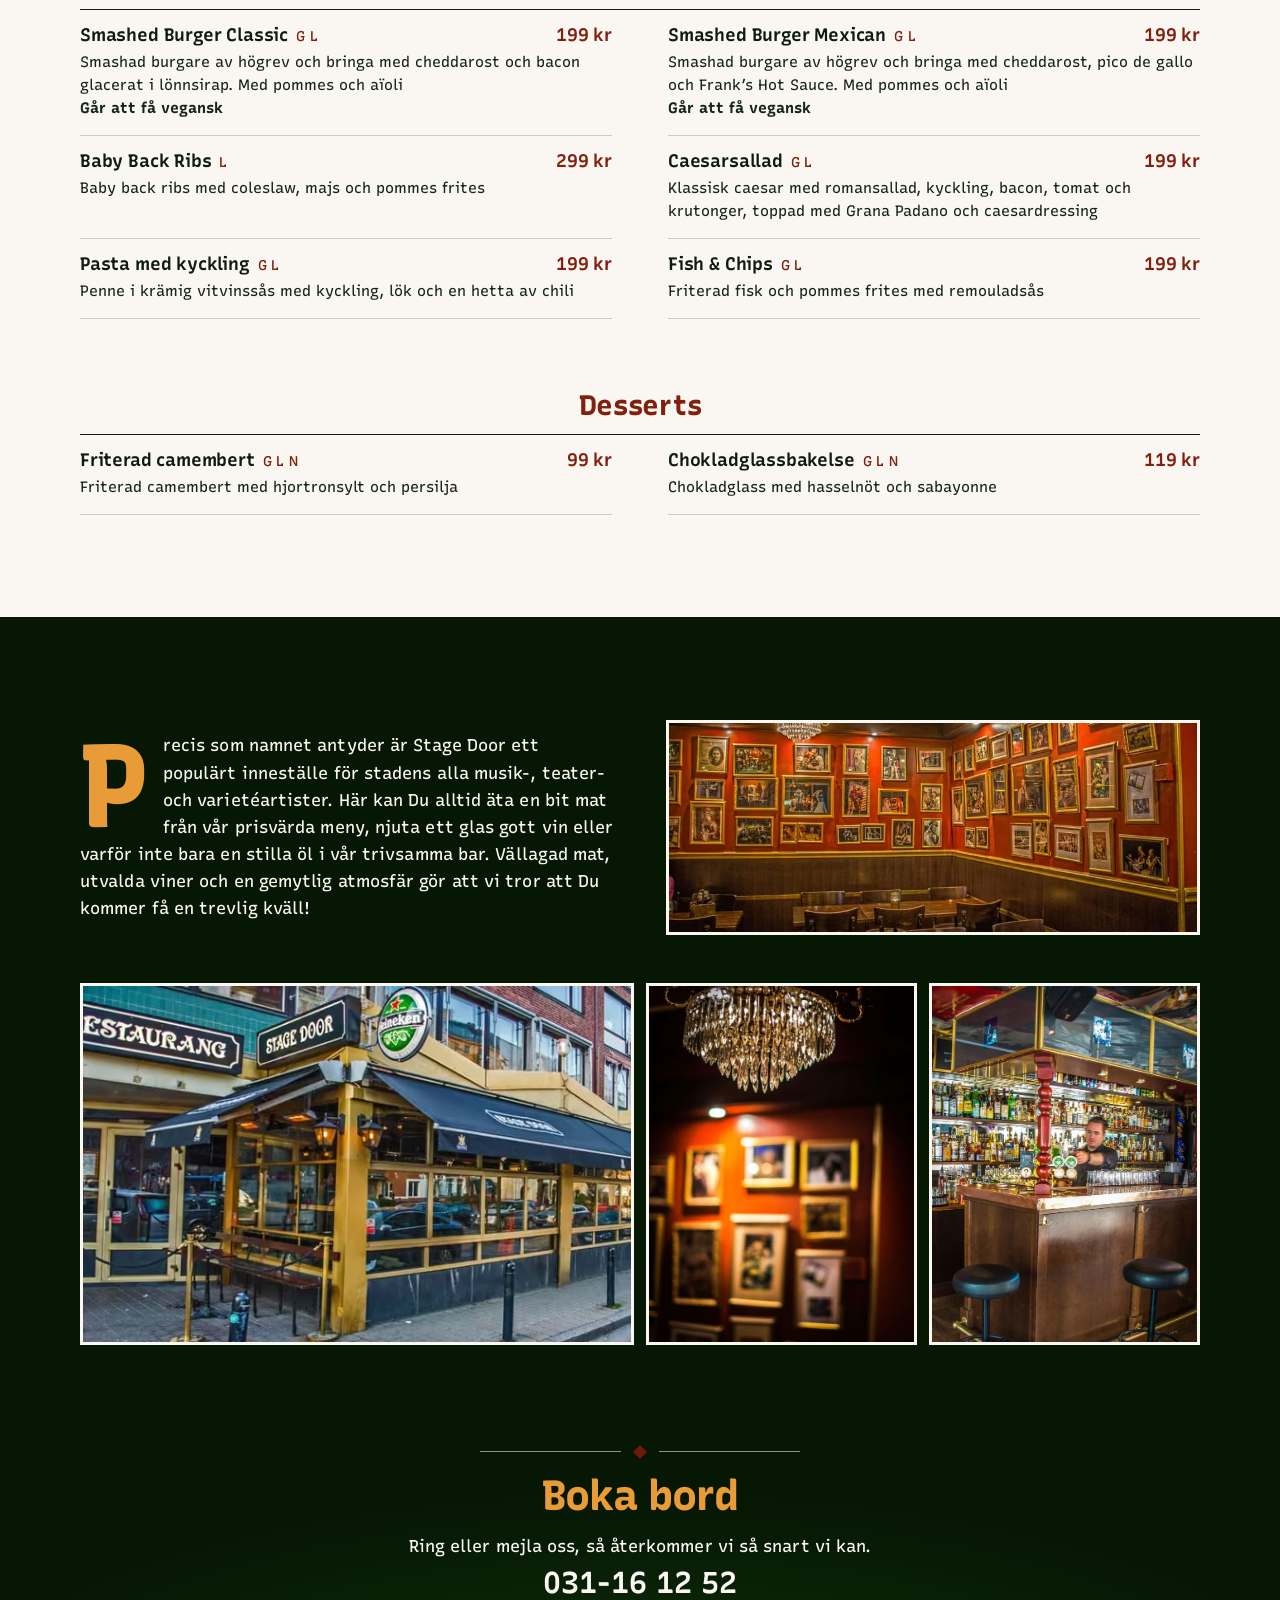
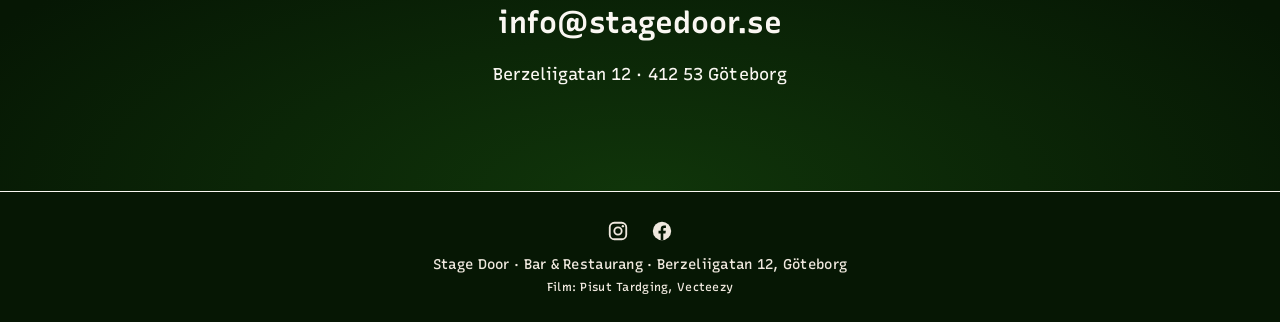
==== commit 1620e903: "Engelsk version, fast menyrad och menyändringar - en.html på amerikansk engelska, byggd från index.h" ====
--- a/index.html
+++ b/index.html
@@ -6,6 +6,8 @@
 <title>Stage Door – Bar & restaurang på Berzeliigatan 12, Göteborg</title>
 <meta name="description" content="Bar och restaurang på Berzeliigatan 12 i Göteborg. Vällagad mat från en prisvärd meny, utvalda viner och en stilla öl i baren. Öppet alla dagar, tidigare vid större evenemang.">
 <link rel="canonical" href="https://joachimjohansson.github.io/stage/">
+<link rel="alternate" hreflang="sv" href="https://joachimjohansson.github.io/stage/">
+<link rel="alternate" hreflang="en" href="https://joachimjohansson.github.io/stage/en.html">
 <meta name="theme-color" content="#061704">
 <link rel="icon" type="image/png" sizes="32x32" href="ikoner/favicon-32.png">
 <link rel="icon" type="image/png" sizes="48x48" href="ikoner/favicon-48.png">
@@ -32,13 +34,11 @@
 <link rel="stylesheet" href="style.css">
 </head>
 <body>
+<header class="topp"><div class="wrap"><nav aria-label="Huvudmeny"><a href="#meny">Meny</a><a href="#scenen">Om</a><a href="#kassan">Kontakt</a><a class="sprak" href="en.html" lang="en" hreflang="en">English</a></nav></div></header>
 <main>
   <div class="poster">
     <div class="bubblor" aria-hidden="true"></div>
     <div class="wrap">
-      <nav aria-label="Huvudmeny">
-        <a href="#meny">Meny</a><a href="#scenen">Om</a><a href="#kassan">Kontakt</a>
-      </nav>
       <p class="tonight" id="tonight" role="status">Öppet i kväll</p>
       <h1 class="logo"><svg viewBox="0 0 430 94" role="img" aria-label="Stage Door"><!-- Ramen ritad efter originalets mått: 3 px linje, 2 px in från kanten, hörnen urgröpta med radie 10 från hörnpunkten. Orden står på originalets x-lägen 51 och 229. --><defs><filter id="logo-mjuk" x="-20%" y="-40%" width="140%" height="180%"><feGaussianBlur stdDeviation="2.5"/></filter><path id="logo-ram" d="M9.8 2H420.2A10 10 0 0 0 428 9.8V84.2A10 10 0 0 0 420.2 92H9.8A10 10 0 0 0 2 84.2V9.8A10 10 0 0 0 9.8 2Z"/><path id="logo-bokstaver" d="M82.03 54.64C82.03 51.83 80.94 49.14 78.99 47.13C77.21 45.3 75.09 44.09 71.07 42.83L67.23 41.57C64.25 40.59 63.22 39.62 63.22 37.84C63.22 35.83 64.88 34.29 67.06 34.29C69.41 34.29 70.84 35.55 72.05 38.53C72.39 39.33 72.74 39.56 73.48 39.56C74.17 39.56 74.46 39.33 74.91 38.53C75.89 36.46 76.86 35.2 78.36 34.06L79.96 32.74C80.48 32.28 80.71 31.88 80.71 31.36C80.71 30.5 80.19 29.93 79.45 29.93C79.22 29.93 78.87 29.98 78.53 29.98C78.13 30.04 77.78 30.04 77.44 30.04C76.12 30.04 76 30.04 73.25 28.95C71.24 28.15 68.84 27.63 66.77 27.63C60 27.63 54.9 32.34 54.9 38.59C54.9 41.51 55.93 43.86 58.05 45.53C59.43 46.62 61.21 47.42 64.94 48.51C68.38 49.48 69.75 50.06 71.19 50.92C73.02 52.06 74.11 53.78 74.11 55.73C74.11 59.46 70.67 62.5 66.43 62.5C62.58 62.5 59.55 60.32 59.55 57.57C59.55 56.08 60.63 54.87 62.07 54.87C62.93 54.87 63.85 55.28 64.71 55.91C65.68 56.65 65.74 56.71 66.08 56.71C66.6 56.71 67 56.19 67 55.5C67 52.75 62.99 49.77 59.26 49.77C55.3 49.77 52.26 52.81 52.26 56.82C52.26 62.56 58.51 66.75 67.12 66.75C75.89 66.75 82.03 61.76 82.03 54.64ZM96.42 37.21C92.64 38.93 89.94 41.34 89.94 43.12C89.94 43.69 90.17 43.92 90.8 44.15C91.83 44.49 92.23 45.12 92.23 46.5V57.34C92.23 62.1 92.01 62.56 89.2 63.82C88.62 64.05 88.39 64.34 88.39 64.91C88.39 65.66 88.91 66 90.17 66H101.75C103.07 66 103.59 65.66 103.59 64.91C103.59 64.34 103.36 64.05 102.79 63.82C100.09 62.62 99.75 62.04 99.75 58.09V57.34V46.62C99.75 46.27 99.75 45.81 99.75 45.18C99.75 43.58 99.75 42.89 99.8 42.26C99.86 40.36 100.15 39.22 100.72 38.53C101.24 37.9 101.41 37.84 104.51 36.92C107.15 36.18 108.87 35.09 110.36 33.37C111.56 31.88 112.42 30.21 112.42 29.18C112.42 28.44 111.85 27.86 111.05 27.86C110.59 27.86 110.24 28.09 109.55 28.72C107.95 30.27 106.17 30.96 103.93 30.96C102.73 30.96 101.53 30.73 99.4 30.21C96.48 29.47 95.91 29.35 95.22 29.18C93.78 28.89 92.46 28.78 91.14 28.78C87.3 28.78 86.1 29.41 85.41 31.82C84.89 33.71 84.32 35.26 83.63 36.81C82.43 39.39 82.31 39.62 82.31 40.08C82.31 40.65 82.83 41.17 83.4 41.17C83.69 41.17 84.03 41 84.38 40.71L85.75 39.56C87.88 37.73 90.06 36.87 92.29 36.87C93.61 36.87 94.99 36.98 96.42 37.21ZM123.32 51.32C124.41 52.98 125.27 54.87 125.84 57.05C126.13 58.14 126.59 58.54 127.45 58.54C128.14 58.54 128.65 58.2 129 57.34L129.57 56.19C130.03 55.05 130.43 54.36 131.12 53.38L133.07 60.32C133.18 60.84 133.3 61.47 133.3 61.87C133.3 62.62 132.9 63.13 132.15 63.53C131.12 64.05 130.89 64.28 130.89 64.91C130.89 65.71 131.35 66 132.44 66H143.16H143.68C144.82 65.94 145.17 65.66 145.17 64.8C145.17 64.22 144.94 63.99 144.19 63.59C142.01 62.56 141.15 61.35 140.18 57.86L134.5 37.84C134.1 36.46 133.99 35.72 133.99 35.03C133.99 33.77 134.5 32.85 135.82 31.76C136.68 31.07 136.91 30.67 136.91 30.16C136.91 29.41 136.34 28.84 135.53 28.84C134.96 28.84 134.67 28.95 133.07 29.47C131.4 30.04 130.09 30.33 128.88 30.33C127.79 30.33 126.01 29.98 124.87 29.64L123.2 29.07C122.8 28.95 122.34 28.84 122 28.84C121.2 28.84 120.51 29.47 120.51 30.21C120.51 30.73 120.79 31.13 121.6 31.76C123.09 32.97 123.66 33.88 123.66 35.38C123.66 36.64 123.26 38.13 121.48 43.81L121.37 44.32C119.76 43.29 118.62 42.95 117.18 42.95C114.2 42.95 111.85 45.18 111.85 47.99C111.85 50 113.22 51.55 114.95 51.55C115.81 51.55 116.49 51.2 116.49 50.69C116.49 50.57 116.49 50.46 116.44 50.29C116.21 49.66 116.21 49.6 116.21 49.31C116.21 48.39 117.01 47.65 118.04 47.65C118.73 47.65 119.25 47.82 119.99 48.16C117.64 55.16 115.4 58.26 112.71 58.26C111.85 58.26 111.22 57.86 110.93 57.11L110.76 56.54C110.59 56.08 110.13 55.85 109.44 55.85C106.74 55.85 104.62 58.32 104.62 61.35C104.62 64.62 107.15 67.03 110.7 67.03C115.81 67.03 119.88 62.1 123.15 51.83ZM129.97 49.48C129.11 50.57 128.77 51.15 127.96 52.81L127.73 53.27C126.59 50.4 125.9 49.08 124.58 47.42C124.81 46.62 124.87 46.27 125.38 44.49L126.07 42.09L126.76 39.68C126.76 39.62 126.82 39.33 126.93 38.82ZM174.99 51.95C174.99 50.52 175.33 49.77 176.37 49.02L177.28 48.34C177.63 48.11 177.86 47.65 177.86 47.3C177.86 46.62 177.28 46.04 176.6 46.04C176.25 46.04 175.79 46.1 175.22 46.27C173.33 46.9 172.07 47.07 170.52 47.07C169.31 47.07 168.17 46.96 167.13 46.62C166.16 46.27 165.36 46.1 164.95 46.1C164.27 46.1 163.64 46.73 163.64 47.42C163.64 47.99 163.98 48.39 164.84 48.8C167.02 49.77 167.42 50.46 167.42 53.04C167.42 55.1 167.25 56.14 166.67 57.05C165.87 58.32 164.04 59.23 162.03 59.23C159.68 59.23 157.27 57.91 155.49 55.62C153.48 53.15 152.57 49.94 152.57 45.81C152.57 37.55 156.93 31.65 162.95 31.65C166.16 31.65 168.74 33.94 168.74 36.75C168.74 38.64 167.48 40.14 165.93 40.14C164.84 40.14 163.98 39.45 163.98 38.47C163.98 37.96 164.27 37.5 164.84 37.15C165.47 36.81 165.59 36.64 165.59 36.24C165.59 35.6 164.95 35.09 164.09 35.09C162.49 35.09 161.17 36.69 161.17 38.59C161.17 41.57 163.92 43.69 167.65 43.69C172.93 43.69 177 39.62 177 34.4C177 31.59 175.68 28.67 174.42 28.67C174.02 28.67 173.96 28.67 173.21 29.18C172.75 29.53 172.18 29.7 171.66 29.7C171.21 29.7 170.98 29.64 168.97 28.89C166.85 28.03 164.78 27.69 162.72 27.69C152.97 27.69 145.57 36.06 145.57 47.19C145.57 52.64 147.29 57.63 150.39 61.24C153.6 64.91 157.79 66.75 163.18 66.75C167.94 66.75 172.41 65.25 175.28 62.73C176.54 61.58 177.28 60.55 177.28 59.75C177.28 59.35 177.06 59.12 176.54 58.83C175.22 58.2 174.93 57.63 174.93 55.45ZM191.68 48.85C194.66 49.08 195.92 49.83 197.7 52.41C198.73 53.9 198.85 54.07 199.42 54.07C200.05 54.07 200.57 53.61 200.57 52.98C200.57 52.75 200.45 52.47 200.34 52.18L199.59 50.46C198.39 47.59 197.59 44.09 197.64 41.63L197.7 40.77C197.7 40.08 197.36 39.68 196.73 39.68C196.04 39.68 195.64 40.14 195.41 41.17C194.66 44.32 193.8 45.24 191.68 45.47V42.2C191.68 38.36 191.97 36.41 192.71 34.86C193.74 32.68 195.58 31.48 197.99 31.48C200.63 31.48 202.58 32.97 202.58 34.97C202.58 36.12 201.89 37.04 200.91 37.04C200.8 37.04 200.63 36.98 200.51 36.98L200 36.81C199.88 36.75 199.77 36.75 199.71 36.75C199.25 36.75 198.96 37.1 198.96 37.61C198.96 39.68 201.26 41.4 203.9 41.4C208.08 41.4 211.41 38.13 211.41 34C211.41 31.93 210.66 30.16 209.74 30.16C209.63 30.16 209.46 30.16 209.4 30.21L208.83 30.56C208.37 30.84 207.79 31.02 207.16 31.02C206.48 31.02 206.3 30.96 203.55 29.81C200.05 28.26 197.99 27.75 195.18 27.75C190.93 27.75 186.86 29.07 183.65 31.53C181.82 32.97 180.84 34.23 180.84 35.26C180.84 35.78 181.07 36.06 181.7 36.24C183.71 36.92 184.17 37.78 184.17 41V56.37C184.17 61.76 183.88 62.56 181.76 63.42C180.55 63.94 180.32 64.16 180.32 64.85C180.32 65.66 180.78 66 181.93 66H206.82H207.57C209.06 66 209.86 66.11 210.83 66.4C211.06 66.52 211.29 66.52 211.47 66.52C212.04 66.52 212.61 65.89 212.61 65.25C212.61 64.8 212.44 64.57 211.52 63.59C209.57 61.58 208.31 58.37 207.97 54.7C207.85 53.78 207.51 53.33 206.82 53.33C206.13 53.33 205.79 53.78 205.44 55.28C204.53 59.18 202 61.24 198.05 61.24C194.38 61.24 192.14 59.29 191.79 55.91C191.74 55.16 191.68 53.78 191.68 53.15ZM243.11 59.29V41.22C243.11 38.93 243.34 38.3 244.48 37.21C245 36.75 245.17 36.46 245.17 36.06C245.17 35.32 244.48 34.8 243.34 34.8C241.04 34.8 238.41 35.83 236.11 37.67C234.33 39.05 233.19 40.59 233.19 41.51C233.19 42.03 233.47 42.31 234.39 42.66C235.42 43.06 235.6 43.52 235.6 45.93V58.37C235.6 61.99 235.14 62.79 232.73 63.76C232.1 63.99 231.87 64.34 231.87 64.85C231.87 65.77 232.21 66 233.7 66H248.1C257.45 66 263.47 58.89 263.47 47.82C263.47 36.29 255.38 27.92 244.14 27.92C235.65 27.92 229 32.91 229 39.16C229 41.34 229.86 43.12 230.84 43.12C231.29 43.12 231.58 42.83 231.64 42.31L231.75 41.22C232.21 36.29 236.86 32.68 242.76 32.68C250.51 32.68 255.55 38.53 255.55 47.42C255.55 52.52 253.95 56.25 251.02 58.03C249.59 58.89 247.93 59.29 245.52 59.29ZM266.51 47.19C266.51 52.18 268.11 57.05 270.98 60.67C274.13 64.68 278.21 66.63 283.43 66.63C288.7 66.63 292.77 64.68 295.93 60.67C298.74 57.05 300.34 52.18 300.34 47.19C300.34 42.2 298.74 37.33 295.93 33.77C292.77 29.7 288.7 27.75 283.43 27.75C278.21 27.75 274.13 29.7 270.98 33.77C268.11 37.33 266.51 42.2 266.51 47.19ZM274.94 47.19C274.94 37.78 278.49 30.96 283.43 30.96C288.36 30.96 291.91 37.78 291.91 47.19C291.91 56.65 288.36 63.42 283.43 63.42C278.49 63.42 274.94 56.59 274.94 47.19ZM286.18 46.62C286.18 45.07 284.97 43.81 283.43 43.81C281.88 43.81 280.67 45.07 280.67 46.62C280.67 48.11 281.88 49.31 283.43 49.31C284.97 49.31 286.18 48.11 286.18 46.62ZM303.33 47.19C303.33 52.18 304.93 57.05 307.8 60.67C310.95 64.68 315.02 66.63 320.24 66.63C325.52 66.63 329.59 64.68 332.75 60.67C335.56 57.05 337.16 52.18 337.16 47.19C337.16 42.2 335.56 37.33 332.75 33.77C329.59 29.7 325.52 27.75 320.24 27.75C315.02 27.75 310.95 29.7 307.8 33.77C304.93 37.33 303.33 42.2 303.33 47.19ZM311.76 47.19C311.76 37.78 315.31 30.96 320.24 30.96C325.18 30.96 328.73 37.78 328.73 47.19C328.73 56.65 325.18 63.42 320.24 63.42C315.31 63.42 311.76 56.59 311.76 47.19ZM323 46.62C323 45.07 321.79 43.81 320.24 43.81C318.7 43.81 317.49 45.07 317.49 46.62C317.49 48.11 318.7 49.31 320.24 49.31C321.79 49.31 323 48.11 323 46.62ZM359.53 49.25C360.04 49.31 360.39 49.31 360.68 49.31C366.64 49.31 370.88 45.3 370.88 39.73C370.88 32.68 364.98 27.8 356.2 27.8C351.38 27.8 347.26 29.24 343.81 32.16C341.64 34 340.37 35.66 340.37 36.69C340.37 37.33 340.66 37.61 341.46 37.9C343.18 38.41 343.64 39.22 343.64 41.97V57.4C343.64 62.1 343.41 62.56 340.55 63.82C339.97 64.05 339.8 64.34 339.8 64.91C339.8 65.66 340.32 66 341.58 66H353.22C354.54 66 355 65.66 355 64.91C355 64.34 354.83 64.05 354.25 63.82C351.38 62.56 351.21 62.1 351.21 57.34V42.89C351.21 40.65 351.44 39.33 352.13 38.07C353.28 35.78 355.57 34.4 358.27 34.4C361.94 34.4 364.52 36.87 364.52 40.31C364.52 43.4 362.22 45.76 359.18 45.76C356.95 45.76 355.28 44.32 355.28 42.37C355.28 41 356.37 39.85 357.75 39.85C358.55 39.85 359.13 40.31 359.13 41C359.13 41.28 359.07 41.34 358.67 41.68C358.38 41.91 358.27 42.14 358.27 42.43C358.27 42.89 358.78 43.29 359.47 43.29C360.62 43.29 361.59 42.2 361.59 40.82C361.59 38.87 359.87 37.38 357.69 37.38C354.71 37.38 352.42 40.02 352.42 43.4C352.42 44.78 352.7 46.16 353.45 47.59C353.91 48.57 354.25 49.02 356.26 51.66C358.5 54.53 359.59 56.42 360.9 59.81C361.36 61.01 361.54 61.53 361.54 61.99C361.54 62.73 361.08 63.25 360.16 63.65C359.41 64.05 359.18 64.34 359.18 64.85C359.18 65.71 359.7 66 361.31 66H372.32H372.83C374.04 66 374.5 65.66 374.5 64.85C374.5 64.39 374.27 63.99 373.81 63.82L373.06 63.48C370.83 62.5 369.68 60.84 367.56 55.68C367.1 54.59 366.98 54.24 366.98 53.9C366.98 53.61 367.04 53.44 367.27 52.81C367.44 52.35 367.5 52.06 367.5 51.83C367.5 51.2 367.1 50.8 366.35 50.8C366.12 50.8 365.78 50.8 365.38 50.86C364.98 50.86 364.63 50.92 364.35 50.92C362.51 50.92 360.73 50.29 359.53 49.25Z"/><clipPath id="logo-inom"><use href="#logo-ram"/></clipPath></defs><!-- En svag skugga under bokstäverna, innanför ramen. STAGE DOOR är ritade former ur VictorianStd (x 51 och 229, baslinje 66, 57,35 px, med typsnittets kerning), inte text: Safari på iPhone tappade mellanrummet när orden var text --><g clip-path="url(#logo-inom)"><use href="#logo-bokstaver" fill="#020a03" opacity=".35" filter="url(#logo-mjuk)" transform="translate(0 2.5)"/></g><use href="#logo-ram" fill="none" stroke="#EDE6D6" stroke-width="3"/><use href="#logo-bokstaver" fill="#EDE6D6"/></svg></h1>
       <p class="band">Bar & Restaurang</p>
@@ -47,7 +47,7 @@
       </div>
       <div class="tider">
       <div class="bill">
-        <div data-days="0 1 2 3 4"><small>Söndag till torsdag</small><b>16-01</b></div>
+        <div data-days="0 1 2 3 4"><small>Söndag - torsdag</small><b>16-01</b></div>
         <div data-days="5"><small>Fredag</small><b>15-02</b></div>
         <div data-days="6"><small>Lördag</small><b>14-02</b></div>
       </div>
@@ -66,38 +66,36 @@
       </div>
       <div id="matsedel">
         <div class="act"><h3>Starters &amp; Sharers</h3><div class="cols">
-          <div class="dish"><div class="dish-head"><b>Gratinerade nachos<em>(L)</em></b><span class="price">129 kr</span></div>
-            <p>Gräddfil, tomatsalsa, pico de gallo + chiligryta med köttfärs 149 kr</p></div>
-          <div class="dish"><div class="dish-head"><b>Barsnacks<em>(L)</em></b><span class="price">139 kr</span></div>
-            <p>Ölkorv, oliver, goudaost, nachos, aïoli</p></div>
-          <div class="dish"><div class="dish-head"><b>Mixplate<em>(L) (G)</em></b><span class="price">139 kr</span></div>
-            <p>Lökringar, Mozzarella Sticks, pommes frites, aïoli</p></div>
-          <div class="dish"><div class="dish-head"><b>Hot Wings<em>(L)</em></b><span class="price">79 / 149 / 219 kr</span></div>
-            <p>Frank’s Hot Sauce, aïoli. Välj mellan 6, 12 eller 18 vingar</p></div>
+          <div class="dish"><div class="dish-head"><b>Gratinerade nachos<em>L</em></b><span class="price">129 kr</span></div>
+            <p>Serveras med gräddfil, tomatsalsa och pico de gallo</p></div>
+          <div class="dish"><div class="dish-head"><b>Gratinerade nachos med chiligryta<em>L</em></b><span class="price">149 kr</span></div>
+            <p>Med chiligryta på köttfärs, gräddfil, tomatsalsa och pico de gallo</p></div>
+          <div class="dish"><div class="dish-head"><b>Barsnacks<em>L</em></b><span class="price">139 kr</span></div>
+            <p>Ölkorv, oliver och goudaost med nachos och aïoli. Gjort för att delas</p></div>
+          <div class="dish"><div class="dish-head"><b>Mixplate<em>L G</em></b><span class="price">139 kr</span></div>
+            <p>Lökringar, mozzarella sticks och pommes frites med aïoli. Lite av varje att dela på</p></div>
+          <div class="dish"><div class="dish-head"><b>Hot Wings<em>L</em></b><span class="price">79 / 149 / 219 kr</span></div>
+            <p>Kycklingvingar i Frank’s Hot Sauce med aïoli som svalkar. Välj 6, 12 eller 18 vingar</p></div>
         </div></div>
         <div class="act"><h3>The Classics</h3><div class="cols">
-          <div class="dish"><div class="dish-head"><b>Smashed Burger Classic<em>(G) (L)</em></b><span class="price">199 kr</span></div>
-            <p>Högrev &amp; bringa, cheddarost, bacon glacerat med lönnsirap. Serveras med pommes och aïoli</p></div>
-          <div class="dish"><div class="dish-head"><b>Smashed Burger Mexican<em>(G) (L)</em></b><span class="price">199 kr</span></div>
-            <p>Högrev &amp; bringa, cheddarost, pico de gallo, Frank’s Hot Sauce. Serveras med pommes och aïoli</p></div>
-          <div class="dish"><div class="dish-head"><b>Smashed Burger Vegan Classic<em>(G) (L)</em></b><span class="price">199 kr</span></div>
-            <p>Vegansk burgare. Serveras med pommes och aïoli</p></div>
-          <div class="dish"><div class="dish-head"><b>Smashed Burger Vegan Mexican<em>(G) (L)</em></b><span class="price">199 kr</span></div>
-            <p>Vegansk burgare, pico de gallo, Frank’s Hot Sauce. Serveras med pommes och aïoli</p></div>
-          <div class="dish"><div class="dish-head"><b>Baby Back Ribs<em>(L)</em></b><span class="price">299 kr</span></div>
-            <p>Ribs, pommes frites, Cole Slaw, majs</p></div>
-          <div class="dish"><div class="dish-head"><b>Caesarsallad<em>(G) (L)</em></b><span class="price">199 kr</span></div>
-            <p>Romansallad, kyckling, krutonger, tomat, bacon, Grana Padano, caesardressing</p></div>
-          <div class="dish"><div class="dish-head"><b>Pasta med kyckling<em>(G) (L)</em></b><span class="price">199 kr</span></div>
-            <p>Penne, lök, chili, kyckling, krämig vitvinssås</p></div>
-          <div class="dish"><div class="dish-head"><b>Fish &amp; Chips<em>(G) (L)</em></b><span class="price">199 kr</span></div>
-            <p>Med remouladsås</p></div>
+          <div class="dish"><div class="dish-head"><b>Smashed Burger Classic<em>G L</em></b><span class="price">199 kr</span></div>
+            <p>Smashad burgare av högrev och bringa med cheddarost och bacon glacerat i lönnsirap. Med pommes och aïoli<br><strong>Går att få vegansk</strong></p></div>
+          <div class="dish"><div class="dish-head"><b>Smashed Burger Mexican<em>G L</em></b><span class="price">199 kr</span></div>
+            <p>Smashad burgare av högrev och bringa med cheddarost, pico de gallo och Frank’s Hot Sauce. Med pommes och aïoli<br><strong>Går att få vegansk</strong></p></div>
+          <div class="dish"><div class="dish-head"><b>Baby Back Ribs<em>L</em></b><span class="price">299 kr</span></div>
+            <p>Baby back ribs med coleslaw, majs och pommes frites</p></div>
+          <div class="dish"><div class="dish-head"><b>Caesarsallad<em>G L</em></b><span class="price">199 kr</span></div>
+            <p>Klassisk caesar med romansallad, kyckling, bacon, tomat och krutonger, toppad med Grana Padano och caesardressing</p></div>
+          <div class="dish"><div class="dish-head"><b>Pasta med kyckling<em>G L</em></b><span class="price">199 kr</span></div>
+            <p>Penne i krämig vitvinssås med kyckling, lök och en hetta av chili</p></div>
+          <div class="dish"><div class="dish-head"><b>Fish &amp; Chips<em>G L</em></b><span class="price">199 kr</span></div>
+            <p>Friterad fisk och pommes frites med remouladsås</p></div>
         </div></div>
         <div class="act"><h3>Desserts</h3><div class="cols">
-          <div class="dish"><div class="dish-head"><b>Friterad camembert<em>(G) (L) (N)</em></b><span class="price">99 kr</span></div>
-            <p>Persilja, hjortronsylt</p></div>
-          <div class="dish"><div class="dish-head"><b>Choklad glassbakelse<em>(G) (L) (N)</em></b><span class="price">119 kr</span></div>
-            <p>Chokladglass, hasselnöt, sabayonne</p></div>
+          <div class="dish"><div class="dish-head"><b>Friterad camembert<em>G L N</em></b><span class="price">99 kr</span></div>
+            <p>Friterad camembert med hjortronsylt och persilja</p></div>
+          <div class="dish"><div class="dish-head"><b>Chokladglassbakelse<em>G L N</em></b><span class="price">119 kr</span></div>
+            <p>Chokladglass med hasselnöt och sabayonne</p></div>
         </div></div>
       </div>
     </div>
@@ -144,20 +142,42 @@
 <script>
 let events = [];
 const earlyDefault = early.textContent;
+// Texterna som skrivs av skriptet, på sidans språk
+// Engelska tider i amerikanskt 12-timmarsformat: "13" blir "1 PM", "15:15" blir "3:15 PM"
+const ampm = t => { const [h, m] = String(t).split(":"), n = +h % 24; return `${n % 12 || 12}${m && m !== "00" ? ":" + m : ""} ${n < 12 ? "AM" : "PM"}`; };
+const T = document.documentElement.lang === "en" ? {
+  dag: (d, v) => d === 0 ? "Today" : d === 1 ? "Tomorrow" : `This ${["Sunday", "Monday", "Tuesday", "Wednesday", "Thursday", "Friday", "Saturday"][v]}`,
+  oppnar: (dag, h) => `${dag} we open at ${ampm(h)}`,
+  oppetFran: h => `Today we're open from ${ampm(h)}`,
+  tidigareIdag: "We open early today",
+  evenemang: (titel, tid) => `${titel.replace(" - ", " vs ")}, ${ampm(tid)} at Scandinavium`,
+  stanger: h => `Tonight we close at ${ampm(h)}`,
+  oppnarIdag: h => `Today we open at ${ampm(h)}`,
+  intervall: (o, c) => `${ampm(o)} – ${ampm(c)}`,
+} : {
+  dag: (d, v) => d === 0 ? "Idag" : d === 1 ? "I morgon" : `Nu på ${["söndag", "måndag", "tisdag", "onsdag", "torsdag", "fredag", "lördag"][v]}`,
+  oppnar: (dag, h) => `${dag} öppnar vi klockan ${h}`,
+  oppetFran: h => `Idag har vi öppet från ${h}`,
+  tidigareIdag: "Vi öppnar tidigare idag",
+  evenemang: (titel, tid) => `${titel.replace(" - ", " mot ")}, ${tid.replace(":", ".")} på Scandinavium`,
+  stanger: h => `Ikväll stänger vi klockan ${h}`,
+  oppnarIdag: h => `Idag öppnar vi klockan ${h}`,
+  intervall: (o, c) => `${o}-${c}`,
+};
 function tick() {
   const s = stageStatus(new Date(), events);
   // Nästa tidiga öppning inom en vecka med anledningen under; annars den allmänna meningen
-  const tidig = stageNextEarly(new Date(), events);
+  const tidig = stageNextEarly(new Date(), events), idagTidig = tidig && tidig.dagar === 0;
   if (tidig) {
     const rad = document.createElement("span"), varfor = document.createElement("small");
     // På själva dagen står öppningstiden redan högst upp, så raden säger något annat
-    rad.textContent = tidig.label !== "Idag" ? `${tidig.label} öppnar vi klockan ${tidig.opens}`
-      : s.open && s.day === new Date().getDay() ? `Idag har vi öppet från ${tidig.opens}` : "Vi öppnar tidigare idag";
-    varfor.textContent = `${tidig.event.title.replace(" - ", " mot ")}, ${tidig.event.time.replace(":", ".")} på Scandinavium`;
+    rad.textContent = !idagTidig ? T.oppnar(T.dag(tidig.dagar, tidig.veckodag), tidig.opens)
+      : s.open && s.day === new Date().getDay() ? T.oppetFran(tidig.opens) : T.tidigareIdag;
+    varfor.textContent = T.evenemang(tidig.event.title, tidig.event.time);
     early.replaceChildren(rad, varfor);
   } else early.textContent = earlyDefault;
   // Stängningstiden ligger alltid efter midnatt, så "ikväll" gäller även efter tolv
-  tonight.textContent = s.open ? `Ikväll stänger vi klockan ${s.closes}` : `Idag öppnar vi klockan ${s.opens}`;
+  tonight.textContent = s.open ? T.stanger(s.closes) : T.oppnarIdag(s.opens);
   // Raden som gäller idag först, sedan resten i veckoordning
   const bill = document.querySelector(".bill");
   const rows = [...bill.children];
@@ -168,8 +188,8 @@
   rows.forEach(r => {
     const tid = r.querySelector("b");
     tid.dataset.ordinarie ??= tid.textContent;
-    tid.textContent = tidig && tidig.label === "Idag" && r.dataset.days.split(" ").includes(idag)
-      ? `${tidig.opens}-${tid.dataset.ordinarie.split("-")[1]}` : tid.dataset.ordinarie;
+    tid.textContent = idagTidig && r.dataset.days.split(" ").includes(idag)
+      ? T.intervall(tidig.opens, String(STAGE_HOURS[+idag][1] % 24).padStart(2, "0")) : tid.dataset.ordinarie;
   });
 }
 tick(); setInterval(tick, 30000);
@@ -179,7 +199,7 @@
 if (!matchMedia("(prefers-reduced-motion: reduce)").matches) hallning.play().catch(() => {});
 // Bubblor som stiger i förstasidans bakgrund, med slumpad storlek, läge och fart
 const bubblor = document.querySelector(".bubblor");
-for (let i = 0; i < 24; i++) {
+for (let i = 0; i < 36; i++) {
   const b = document.createElement("span"), d = 4 + Math.random() * 14;
   b.style.cssText = `width:${d}px;height:${d}px;left:${Math.random() * 100}%;--y:${Math.random() * 95}%;animation-duration:${6 + Math.random() * 8}s;animation-delay:${-Math.random() * 14}s`;
   bubblor.append(b);
--- a/style.css
+++ b/style.css
@@ -32,14 +32,19 @@
 /* Flaskgrönt: nästan svart grönt med ett ljusare sken mellan loggan och filmen, mörkare där den lilla texten står */
 .poster{background:radial-gradient(90% 50% at 50% 34%,#1A5212,#0F320B 45%,#071A04 80%,var(--flaska))}
 /* Bubblor som stiger genom det gröna bakom förstasidan; står svagt stilla vid minskad rörelse */
-.poster{position:relative;isolation:isolate;overflow:hidden}
+.poster{position:relative;isolation:isolate;overflow:hidden;--copper:#a6220b6e} /* mörkare rött bara på förstasidan: bandet och strecken */
 .bubblor{position:absolute;inset:0;overflow:hidden;pointer-events:none;z-index:-1}
 .bubblor span{position:absolute;bottom:-60px;background:rgba(255,255,255,.18);border-radius:50%;will-change:transform,opacity;animation:stig linear infinite}
 @keyframes stig{0%{transform:translate3d(0,0,0);opacity:0}15%{opacity:.6}100%{transform:translate3d(0,-120vh,0);opacity:0}}
 @media (prefers-reduced-motion:reduce){.bubblor span{animation:none;opacity:.15;bottom:var(--y)}}
 #kassan{background:radial-gradient(80% 90% at 50% 100%,#10350A,var(--flaska) 75%)}
 .poster{padding:var(--sp-24) 0 var(--sp-32);text-align:center}
-nav{display:flex;justify-content:center;flex-wrap:wrap;gap:4px 24px;border-bottom:1px solid var(--rule);padding-bottom:var(--sp-12);margin-bottom:var(--sp-32)}
+/* Menyraden följer med högst upp på hela sidan */
+:root{--topp-h:48px}
+.topp{position:sticky;top:0;z-index:10;background:rgba(6,23,4,.9);-webkit-backdrop-filter:blur(8px);backdrop-filter:blur(8px)}
+nav{display:flex;justify-content:center;align-items:center;flex-wrap:wrap;gap:4px 24px;min-height:var(--topp-h);border-bottom:1px solid var(--rule)}
+nav .sprak{color:var(--mint)}
+section{scroll-margin-top:var(--topp-h)}
 nav a{text-decoration:none;font-weight:650}
 nav a:hover{color:var(--gold-light);text-decoration:underline}
 .tonight{width:min(100%,640px);margin-inline:auto;display:flex;justify-content:center;align-items:center;gap:14px}
@@ -82,8 +87,8 @@
 .about img{border:3px solid var(--white)}
 
 /* Programmet = menyn, på ljus affischpapp */
-/* Menyn har egna typroller: brödtext 15, rätter och priser 20/630, kategorier 28/730 */
-.programme{--size-body:15px;--size-h3:20px;--w-h3:630;--size-h2:28px;--w-h2:730;font-size:var(--size-body);background:var(--white);color:var(--green-deep);font-weight:var(--w-body);line-height:1.55;letter-spacing:var(--t-body)}
+/* Menyn har egna typroller: brödtext 15, rätter och priser 18/630, kategorier 28/730 med samma spärrning som rätterna */
+.programme{--copper:#82200f;--t-h2:var(--t-h3);--size-body:15px;--size-h3:18px;--w-h3:630;--size-h2:28px;--w-h2:730;font-size:var(--size-body);background:var(--white);color:var(--green-deep);font-weight:var(--w-body);line-height:1.55;letter-spacing:var(--t-body)}
 .programme .title p{color:var(--copper)}
 .meta,.programme .title p,.dish em,footer{font-size:var(--size-meta);font-weight:var(--w-meta);letter-spacing:var(--t-meta)}
 .programme .ornament::before,.programme .ornament::after{background:rgba(14,26,18,.35)}
@@ -94,7 +99,7 @@
 .dish .price{font-family:var(--f);font-size:var(--size-h3);font-weight:var(--w-h3);line-height:1.2;letter-spacing:var(--t-h3);color:var(--copper);white-space:nowrap;font-variant-numeric:tabular-nums}
 .dish-head{display:flex;justify-content:space-between;align-items:flex-start;gap:var(--sp-16)}
 .dish p{margin-top:var(--sp-4);max-width:64ch;color:var(--green)}
-.dish em{line-height:1;font-style:normal;margin-left:var(--sp-8)}
+.dish em{line-height:1;font-style:normal;margin-left:var(--sp-8);color:var(--copper)}
 .cols{display:block}
 @media (min-width:761px){.cols{display:grid;grid-template-columns:1fr 1fr;column-gap:56px}}
 
@@ -132,8 +137,7 @@
   :root{--size-h1:36px}
   .about,.taps{grid-template-columns:1fr}
   .gallery{grid-template-columns:1fr 1fr}
-  .poster{min-height:100svh;display:flex;padding-block:var(--sp-16)}
-  nav{padding-bottom:var(--sp-8);margin-bottom:var(--sp-16)}
+  .poster{min-height:calc(100svh - var(--topp-h));display:flex;padding-block:var(--sp-16)}
   .logo{margin:var(--sp-12) auto var(--sp-20)}
   .photo{margin:var(--sp-20) 0}
   .bill div{padding-block:var(--sp-8)}
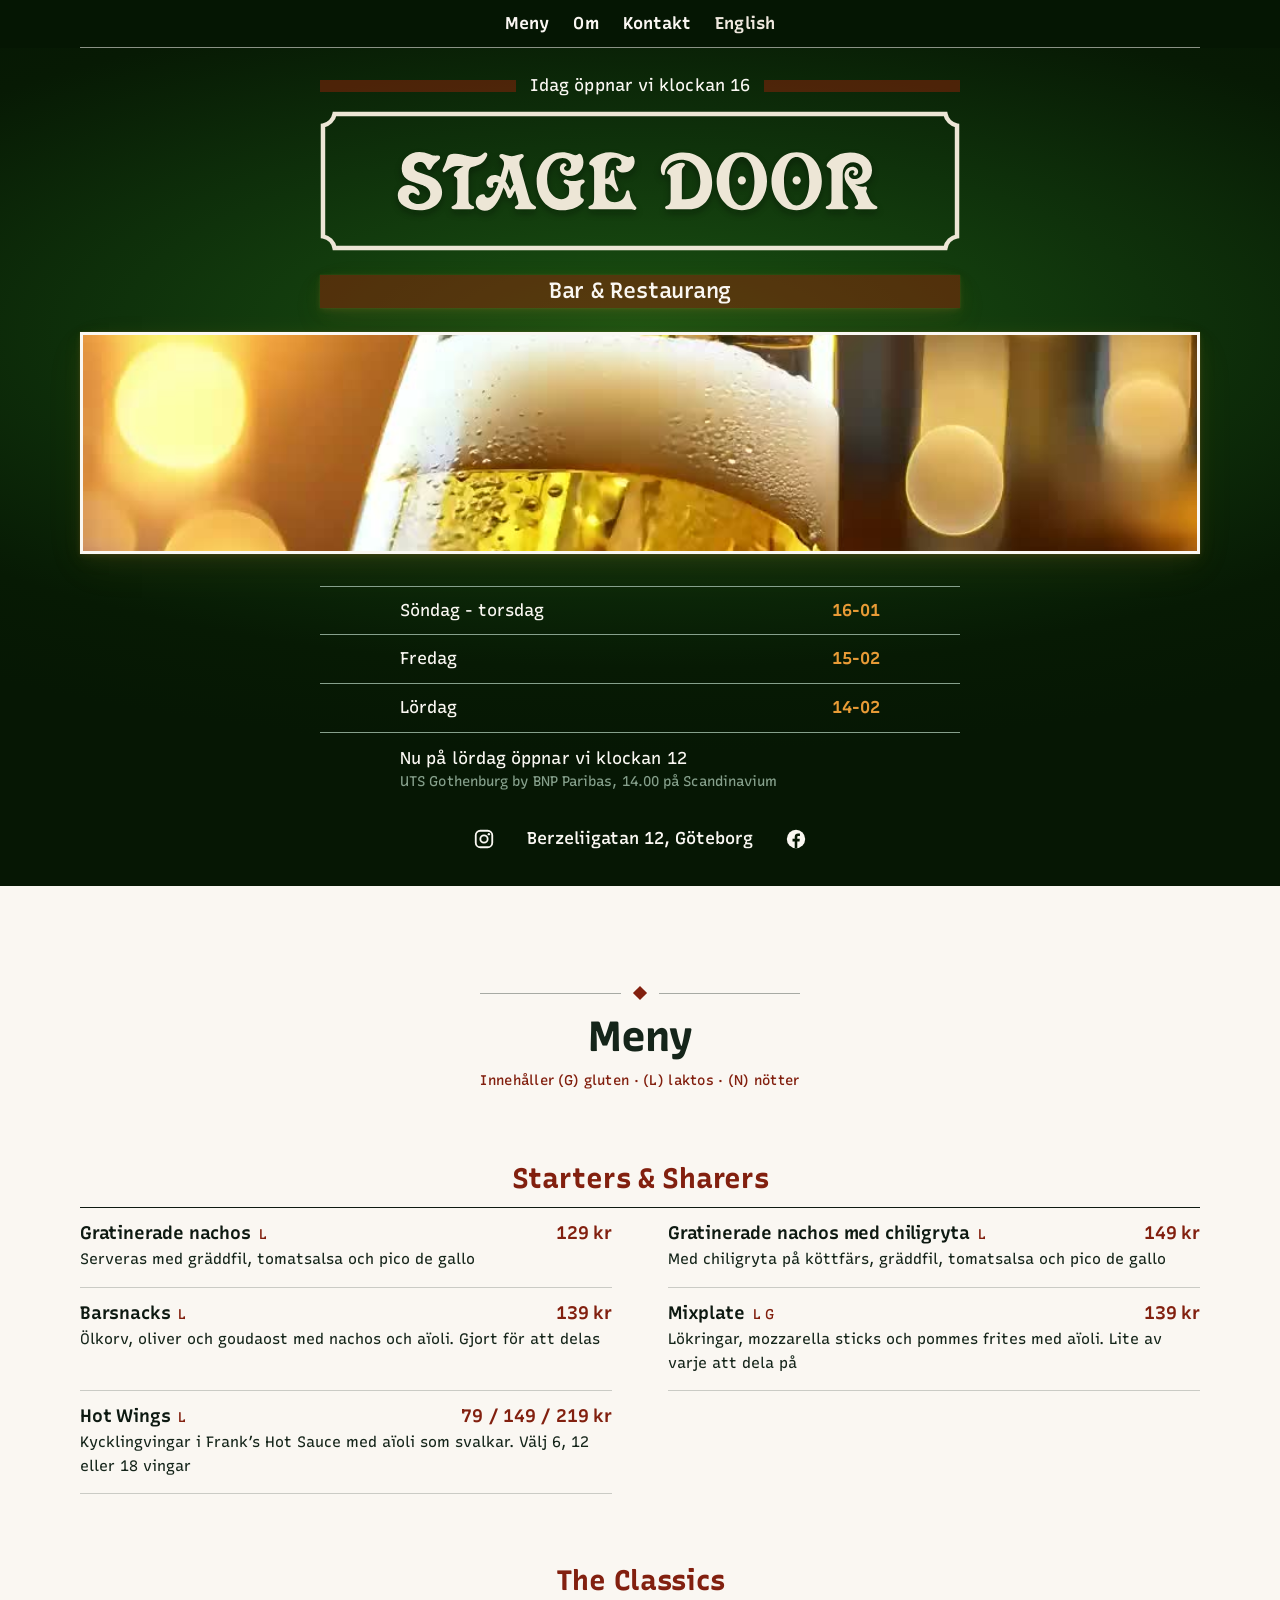
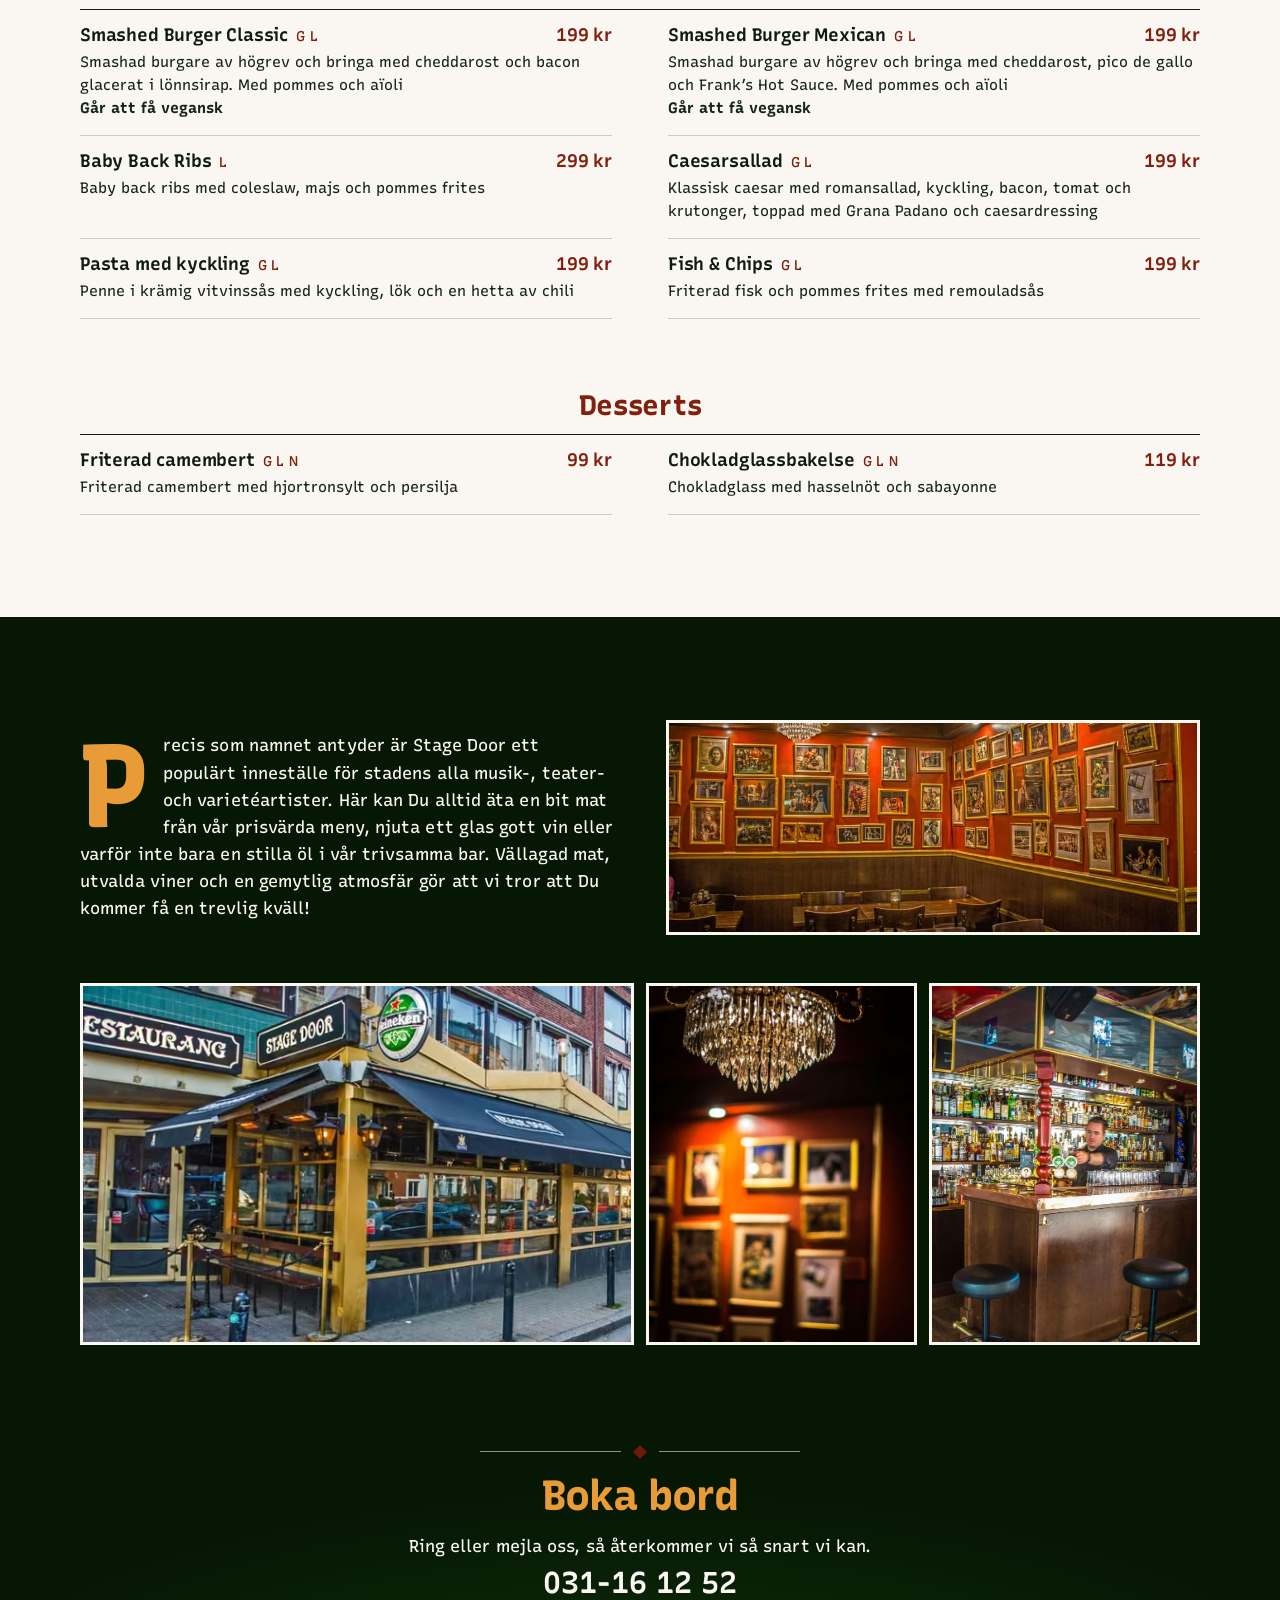
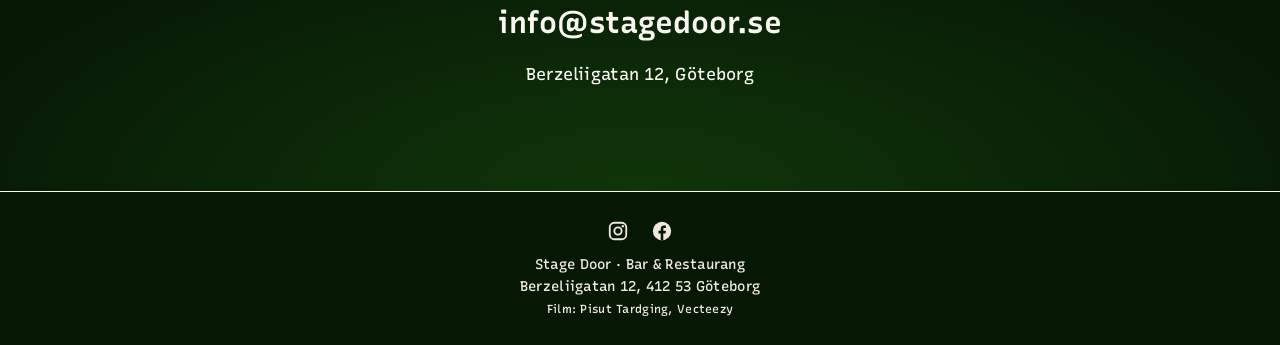
==== commit e320f554: "Språkbyte behåller platsen; ny sidfot och Gothenburg på engelska - Klick på English/Svenska scrollar" ====
--- a/index.html
+++ b/index.html
@@ -132,11 +132,11 @@
       <p style="margin-top:16px">Ring eller mejla oss, så återkommer vi så snart vi kan.</p>
       <a class="big" href="tel:+4631161252">031-16 12 52</a>
       <a class="big" href="mailto:info@stagedoor.se">info@stagedoor.se</a>
-      <p style="margin-top:20px"><a class="addr" href="https://www.google.com/maps/search/?api=1&amp;query=Berzeliigatan+12+G%C3%B6teborg">Berzeliigatan 12 · 412 53 Göteborg</a></p>
+      <p style="margin-top:20px"><a class="addr" href="https://www.google.com/maps/search/?api=1&amp;query=Berzeliigatan+12+G%C3%B6teborg">Berzeliigatan 12, Göteborg</a></p>
     </div>
   </section>
 </main>
-<footer><div class="wrap"><span class="sociala"><a href="https://www.instagram.com/stagedoorgbg/" aria-label="Stage Door på Instagram"><svg viewBox="0 0 24 24" aria-hidden="true"><rect x="3" y="3" width="18" height="18" rx="5" fill="none" stroke="currentColor" stroke-width="2"/><circle cx="12" cy="12" r="4" fill="none" stroke="currentColor" stroke-width="2"/><circle cx="17.3" cy="6.7" r="1.3" fill="currentColor"/></svg></a><a href="https://www.facebook.com/profile.php?id=100066785814787" aria-label="Stage Door på Facebook"><svg viewBox="0 0 24 24" aria-hidden="true"><circle cx="12" cy="12" r="10" fill="currentColor"/><path d="M13.4 21.9v-7.3h2.4l.4-2.8h-2.8V10c0-.8.2-1.4 1.4-1.4h1.5V6.1c-.3 0-1.1-.1-2.1-.1-2.1 0-3.6 1.3-3.6 3.7v2.1H8.2v2.8h2.4v7.2" fill="var(--flaska)"/></svg></a></span>Stage Door · Bar & Restaurang · Berzeliigatan 12, Göteborg<br><small>Film: <a href="https://www.vecteezy.com/video/47658512-pouring-beer-with-foamy-head-in-glass">Pisut Tardging, Vecteezy</a></small></div></footer>
+<footer><div class="wrap"><span class="sociala"><a href="https://www.instagram.com/stagedoorgbg/" aria-label="Stage Door på Instagram"><svg viewBox="0 0 24 24" aria-hidden="true"><rect x="3" y="3" width="18" height="18" rx="5" fill="none" stroke="currentColor" stroke-width="2"/><circle cx="12" cy="12" r="4" fill="none" stroke="currentColor" stroke-width="2"/><circle cx="17.3" cy="6.7" r="1.3" fill="currentColor"/></svg></a><a href="https://www.facebook.com/profile.php?id=100066785814787" aria-label="Stage Door på Facebook"><svg viewBox="0 0 24 24" aria-hidden="true"><circle cx="12" cy="12" r="10" fill="currentColor"/><path d="M13.4 21.9v-7.3h2.4l.4-2.8h-2.8V10c0-.8.2-1.4 1.4-1.4h1.5V6.1c-.3 0-1.1-.1-2.1-.1-2.1 0-3.6 1.3-3.6 3.7v2.1H8.2v2.8h2.4v7.2" fill="var(--flaska)"/></svg></a></span>Stage Door · Bar & Restaurang<br>Berzeliigatan 12, 412 53 Göteborg<br><small>Film: <a href="https://www.vecteezy.com/video/47658512-pouring-beer-with-foamy-head-in-glass">Pisut Tardging, Vecteezy</a></small></div></footer>
 
 <script src="oppet.js"></script>
 <script>
@@ -204,6 +204,24 @@
   b.style.cssText = `width:${d}px;height:${d}px;left:${Math.random() * 100}%;--y:${Math.random() * 95}%;animation-duration:${6 + Math.random() * 8}s;animation-delay:${-Math.random() * 14}s`;
   bubblor.append(b);
 }
+// Byte av språk behåller platsen: båda sidorna byggs från samma källa, så delarna nedan finns i samma ordning på båda
+const DELAR = "section, .act, .dish, .about, .gallery, footer", PLATS = "stagedoor-plats";
+const toppH = () => document.querySelector(".topp").offsetHeight;
+// Dolda delar (som kranlistan) räknas inte, de saknar läge på sidan
+const synligaDelar = () => [...document.querySelectorAll(DELAR)].filter(e => e.getClientRects().length);
+document.querySelector(".sprak").addEventListener("click", () => {
+  const delar = synligaDelar(), i = delar.findLastIndex(e => e.getBoundingClientRect().top <= toppH() + 1);
+  const r = i >= 0 && delar[i].getBoundingClientRect();
+  try { sessionStorage.setItem(PLATS, JSON.stringify(i < 0 ? { y: scrollY } : { i, andel: (toppH() - r.top) / r.height })); } catch {}
+});
+let plats = null;
+try { plats = JSON.parse(sessionStorage.getItem(PLATS)); sessionStorage.removeItem(PLATS); } catch {}
+if (plats) document.fonts.ready.then(() => {
+  const del = plats.y === undefined && synligaDelar()[plats.i];
+  if (!del) return scrollTo(0, plats.y || 0);
+  const r = del.getBoundingClientRect();
+  scrollTo(0, r.top + scrollY - toppH() + Math.min(Math.max(plats.andel, 0), 1) * r.height);
+});
 fetch("evenemang.json").then(r => r.ok ? r.json() : { events: [] }).then(d => { events = d.events || []; tick(); }).catch(() => {});
 </script>
 </body>
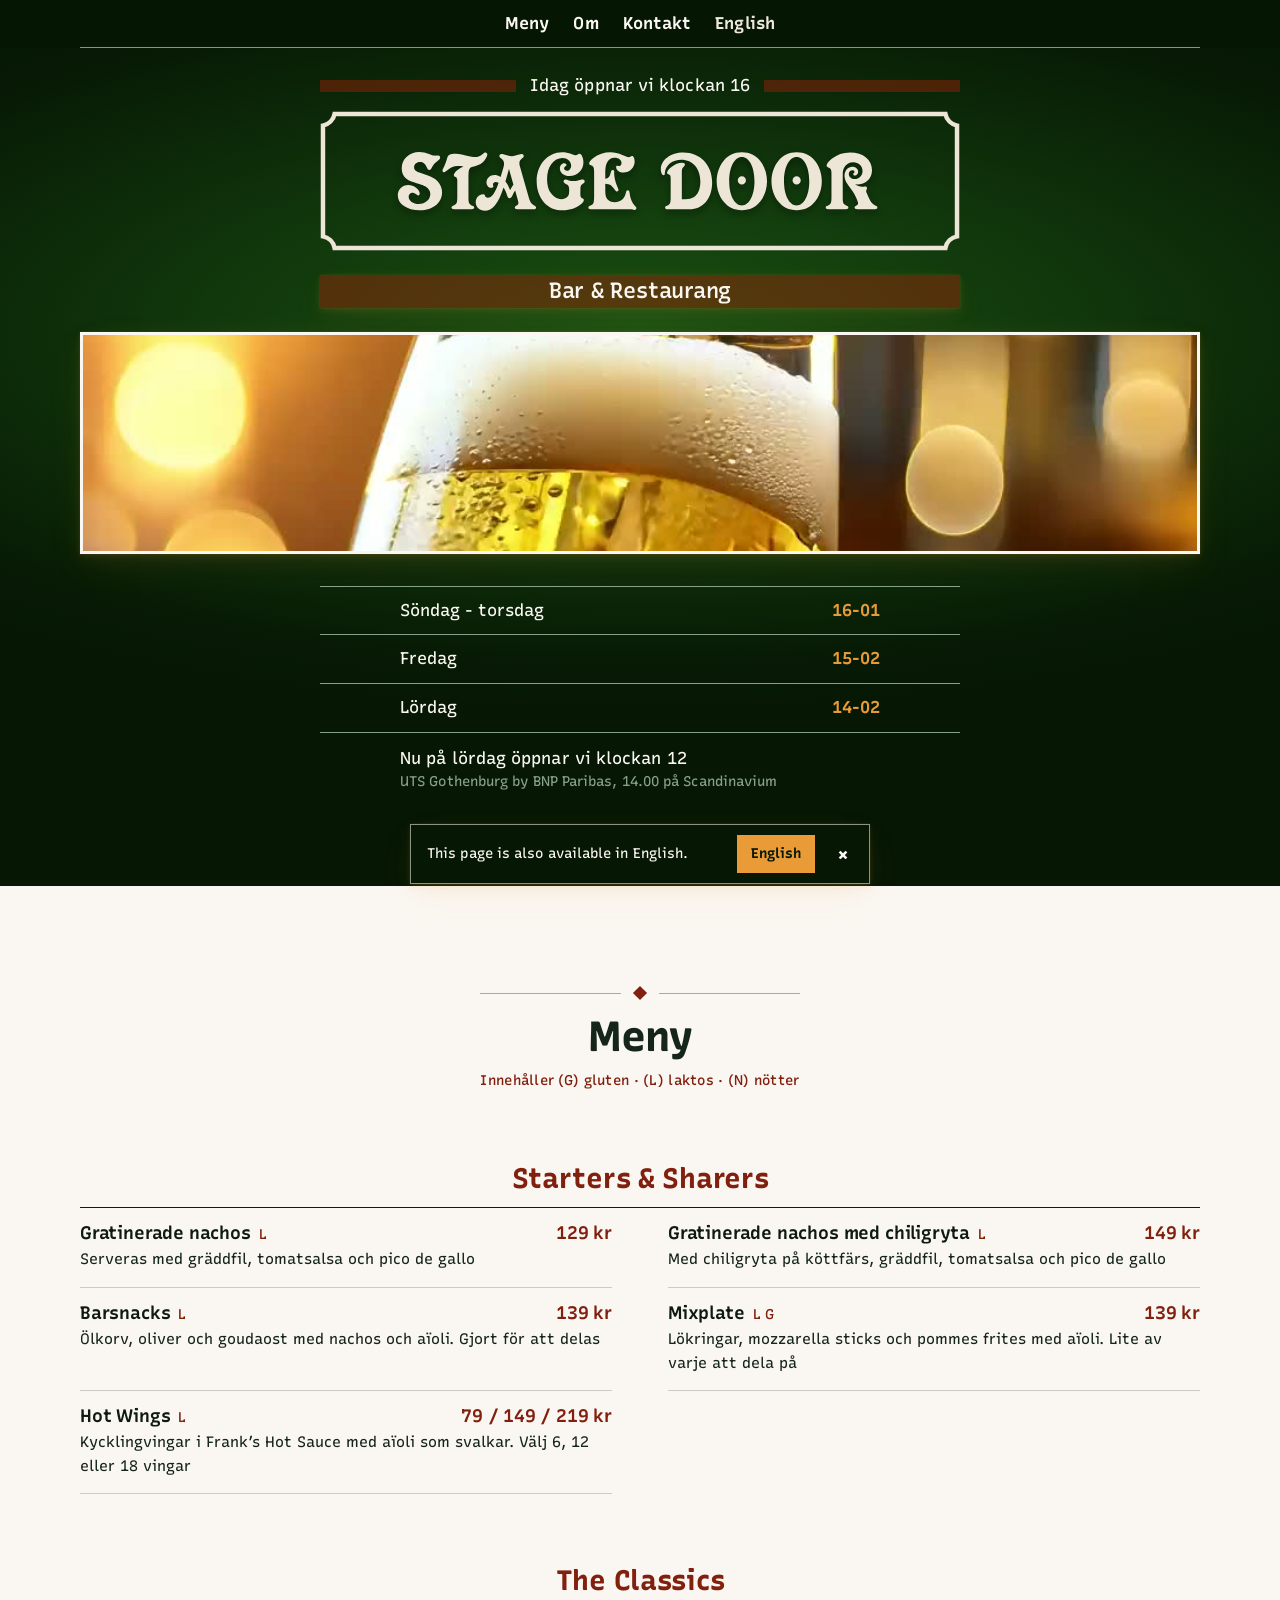
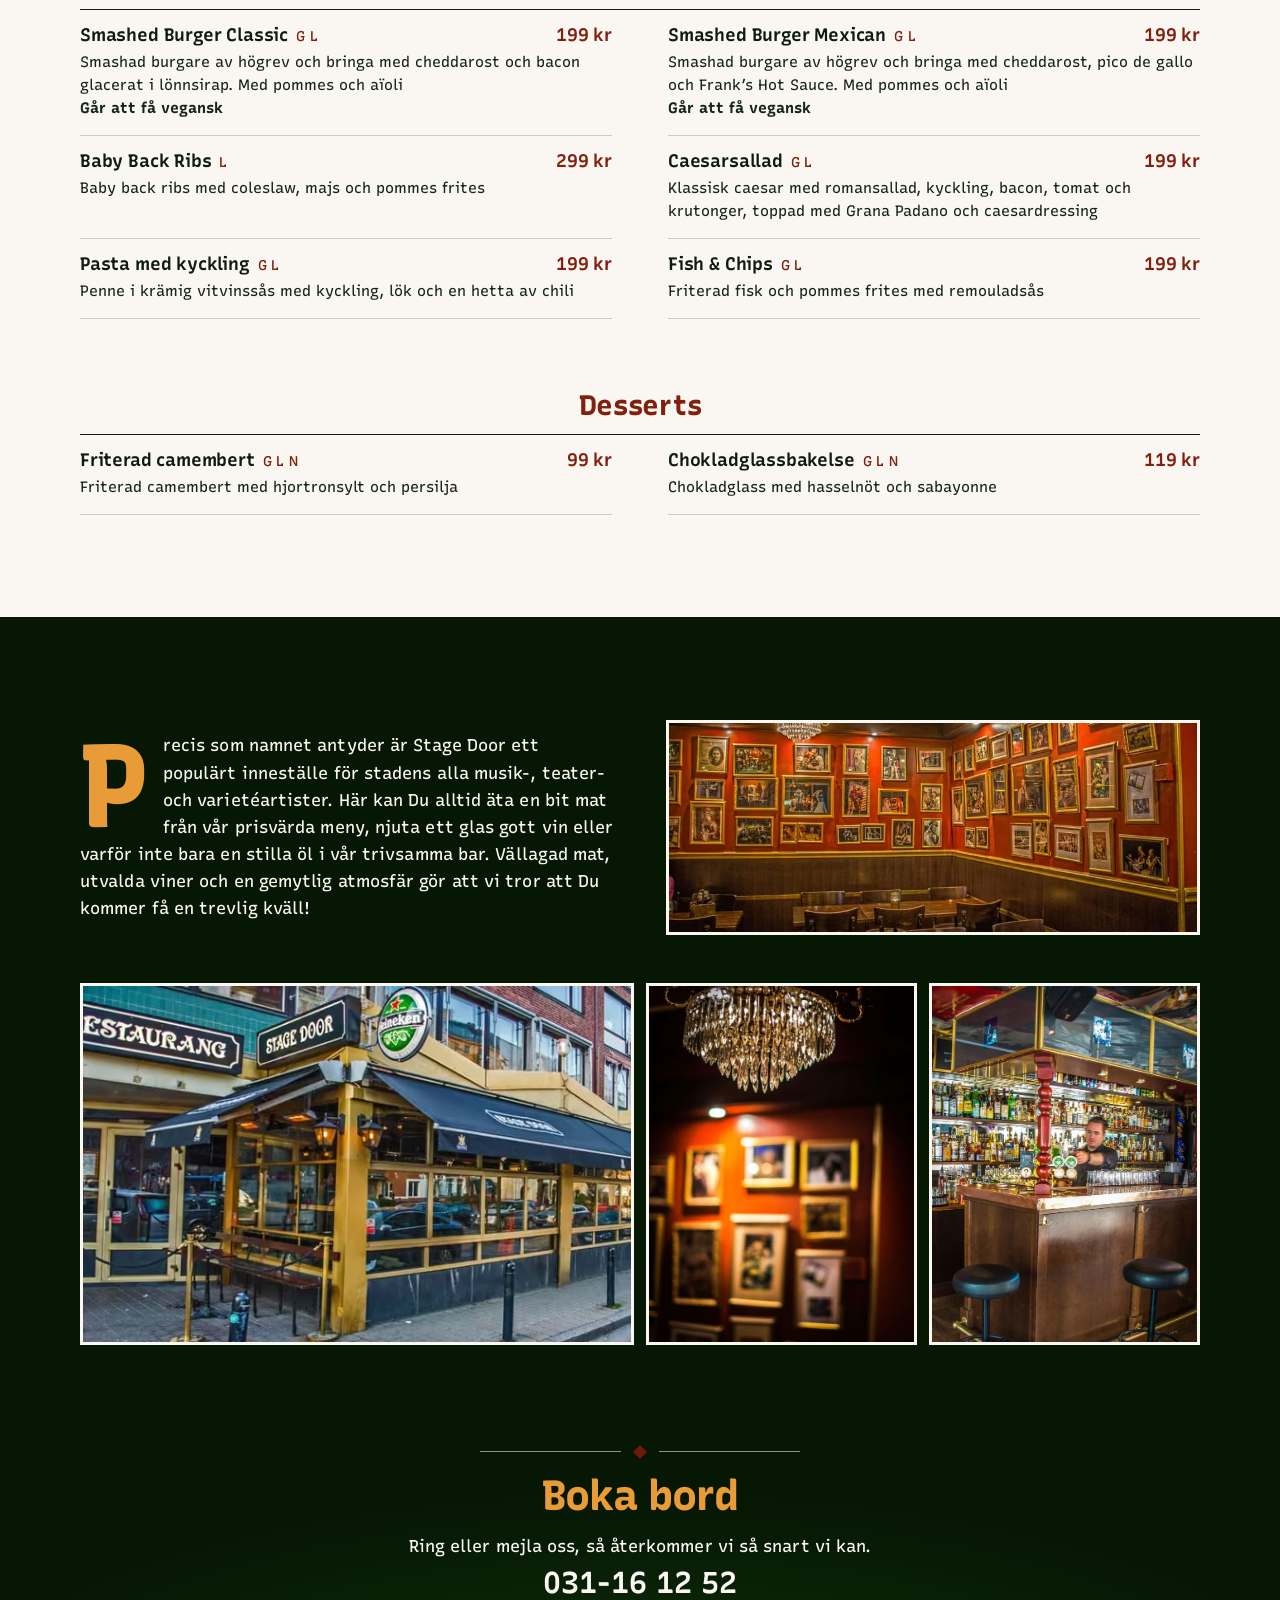
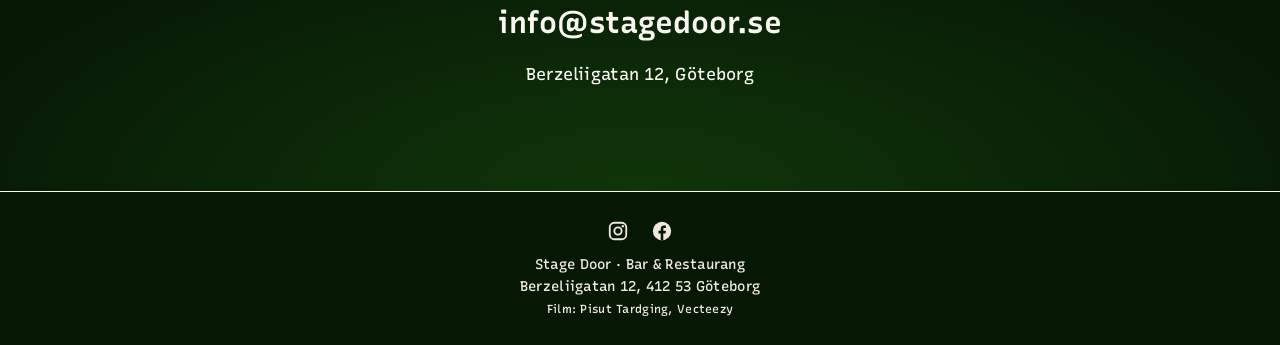
==== commit b0aa1d25: "Erbjud andra språket när enhetens språk inte matchar sidan En liten ruta längst ner erbjuder engelsk" ====
--- a/index.html
+++ b/index.html
@@ -222,6 +222,27 @@
   const r = del.getBoundingClientRect();
   scrollTo(0, r.top + scrollY - toppH() + Math.min(Math.max(plats.andel, 0), 1) * r.height);
 });
+// Erbjud andra språket när enhetens språk inte matchar sidan; ingen automatisk omdirigering, så sökmotorer ser båda sidorna
+const SPRAKVAL = "stagedoor-sprakval";
+function sprakfraga(enhetssprak) {
+  const engelskSida = document.documentElement.lang === "en", nordisk = /^(sv|nb|nn|no|da)\b/i.test(enhetssprak || "");
+  try { if (localStorage.getItem(SPRAKVAL)) return false; } catch {}
+  if (engelskSida ? !/^sv\b/i.test(enhetssprak || "") : nordisk) return false;
+  const t = engelskSida ? ["Sidan finns även på svenska.", "Svenska", "Stäng"] : ["This page is also available in English.", "English", "Close"];
+  const ruta = document.createElement("div"), text = document.createElement("p"), byt = document.createElement("button"), stang = document.createElement("button");
+  ruta.className = "sprakfraga"; ruta.setAttribute("role", "region"); ruta.setAttribute("aria-label", t[1]);
+  ruta.lang = engelskSida ? "sv" : "en";
+  text.textContent = t[0]; byt.textContent = t[1]; stang.textContent = "×"; stang.setAttribute("aria-label", t[2]);
+  const val = () => { try { localStorage.setItem(SPRAKVAL, "ja"); } catch {} ruta.remove(); };
+  byt.onclick = () => { val(); document.querySelector(".sprak").click(); };
+  stang.onclick = val;
+  ruta.append(text, byt, stang);
+  document.body.append(ruta);
+  return true;
+}
+// Den som själv väljer språk i menyraden har gjort sitt val
+document.querySelector(".sprak").addEventListener("click", () => { try { localStorage.setItem(SPRAKVAL, "ja"); } catch {} });
+sprakfraga((navigator.languages && navigator.languages[0]) || navigator.language);
 fetch("evenemang.json").then(r => r.ok ? r.json() : { events: [] }).then(d => { events = d.events || []; tick(); }).catch(() => {});
 </script>
 </body>
--- a/style.css
+++ b/style.css
@@ -122,6 +122,11 @@
 .boxoffice .big:hover{color:var(--gold-light)}
 .boxoffice p{max-width:52ch;margin-inline:auto}
 footer a{text-decoration:none}
+/* Frågan om andra språket ligger längst ner och flyttar inget på sidan */
+.sprakfraga{position:fixed;left:16px;right:16px;bottom:16px;z-index:20;max-width:460px;margin-inline:auto;display:flex;align-items:center;gap:12px;padding:10px 10px 10px 16px;background:var(--flaska);border:1px solid var(--rule);color:var(--white);font-size:var(--size-meta);box-shadow:var(--skugga)}
+.sprakfraga p{flex:1}
+.sprakfraga button{font:inherit;font-weight:650;cursor:pointer;border:0;padding:8px 14px;background:var(--gold-light);color:var(--flaska)}
+.sprakfraga button:last-child{background:none;color:var(--white);font-size:20px;line-height:1;padding:6px 10px}
 /* Instagram och Facebook: ikoner i textens färg, guld vid hovring */
 .sociala{display:inline-flex;gap:14px;align-items:center;vertical-align:middle}
 .sociala a{display:block;color:inherit;padding:4px}
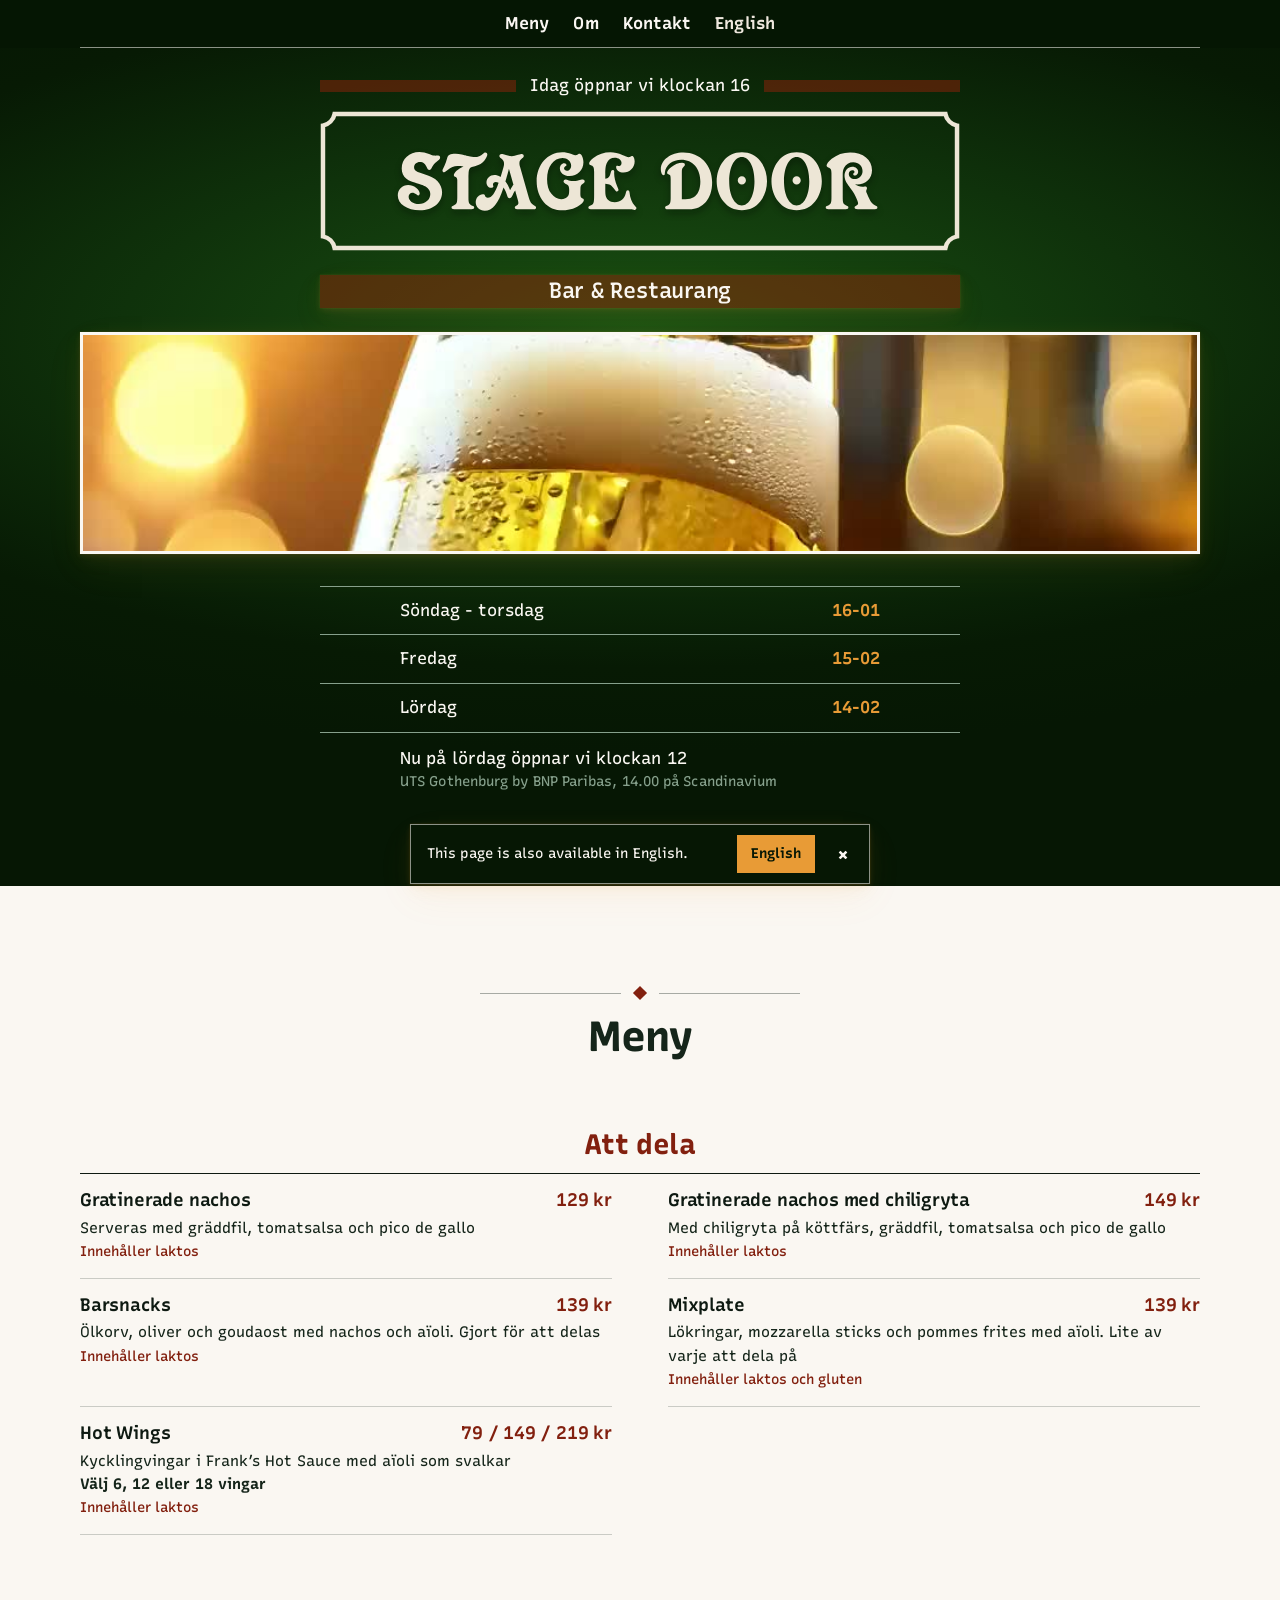
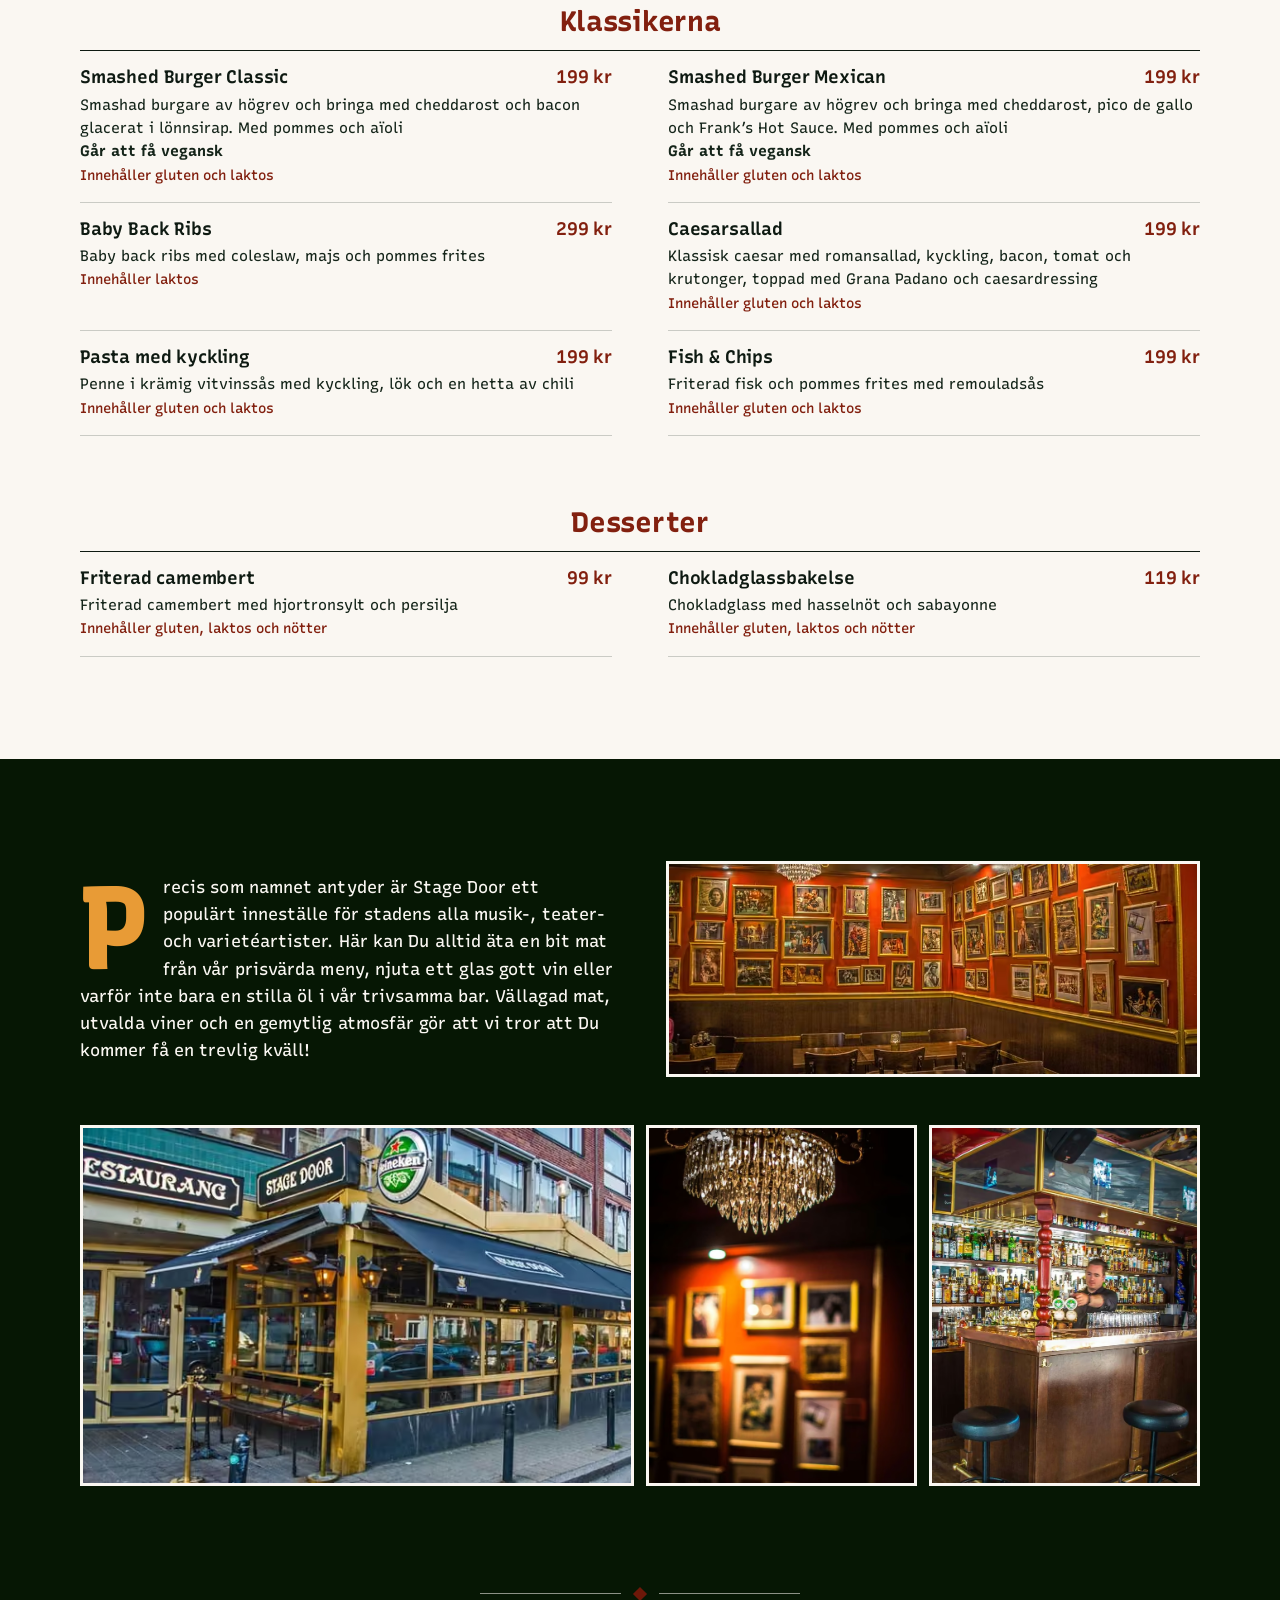
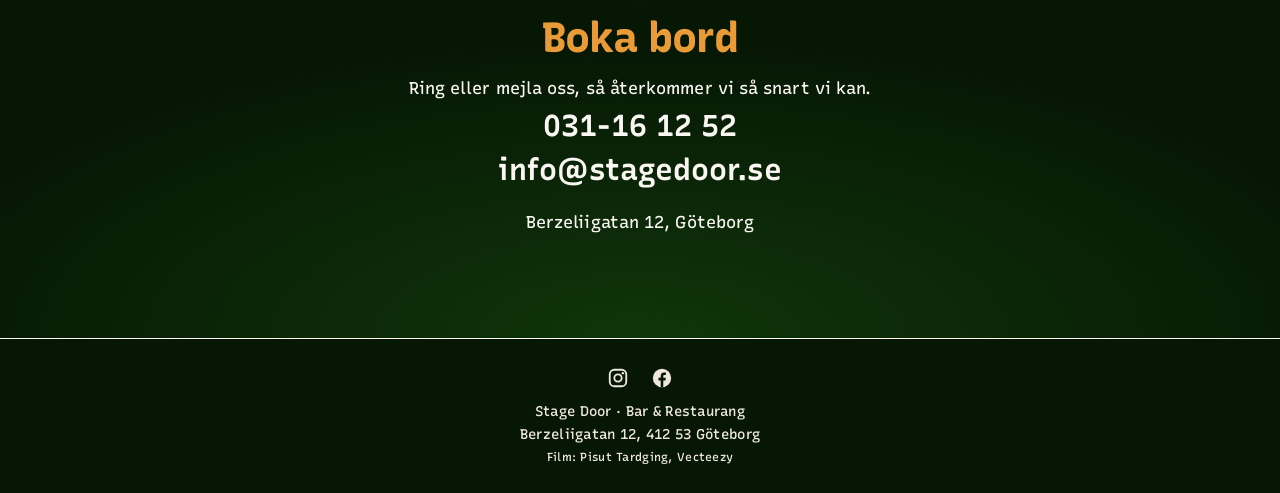
==== commit 28250eb2: "Tillgänglighet, allergener i text och svenska kategorinamn - Klick på filmen pausar filmen och bubbl" ====
--- a/index.html
+++ b/index.html
@@ -31,10 +31,10 @@
 <link rel="preconnect" href="https://fonts.googleapis.com">
 <link rel="preconnect" href="https://fonts.gstatic.com" crossorigin>
 <link href="https://fonts.googleapis.com/css2?family=Recursive:slnt,wght,CASL@-15..0,300..1000,0..1&display=swap" rel="stylesheet">
-<link rel="stylesheet" href="style.css">
+<link rel="stylesheet" href="style.css?v=6">
 </head>
 <body>
-<header class="topp"><div class="wrap"><nav aria-label="Huvudmeny"><a href="#meny">Meny</a><a href="#scenen">Om</a><a href="#kassan">Kontakt</a><a class="sprak" href="en.html" lang="en" hreflang="en">English</a></nav></div></header>
+<header class="topp"><div class="wrap"><nav aria-label="Huvudmeny"><a href="#meny">Meny</a><a href="#om">Om</a><a href="#kontakt">Kontakt</a><a class="sprak" href="en.html" lang="en" hreflang="en">English</a></nav></div></header>
 <main>
   <div class="poster">
     <div class="bubblor" aria-hidden="true"></div>
@@ -44,12 +44,13 @@
       <p class="band">Bar & Restaurang</p>
       <div class="photo">
         <video muted loop playsinline preload="auto" poster="bilder/hallning-loop.jpg" src="bilder/hallning-loop.mp4" aria-label="Öl som hälls upp i ett glas"></video>
+        <button class="paus" type="button" aria-pressed="false"><span class="visuellt-dold">Pausa rörelse</span></button>
       </div>
       <div class="tider">
       <div class="bill">
-        <div data-days="0 1 2 3 4"><small>Söndag - torsdag</small><b>16-01</b></div>
-        <div data-days="5"><small>Fredag</small><b>15-02</b></div>
-        <div data-days="6"><small>Lördag</small><b>14-02</b></div>
+        <div data-days="0 1 2 3 4"><small>Söndag - torsdag</small><b data-oppnar="16" data-stanger="01">16-01</b></div>
+        <div data-days="5"><small>Fredag</small><b data-oppnar="15" data-stanger="02">15-02</b></div>
+        <div data-days="6"><small>Lördag</small><b data-oppnar="14" data-stanger="02">14-02</b></div>
       </div>
       <p class="early" id="early">Vi öppnar dessutom tidigare vid större evenemang.</p>
       </div>
@@ -62,46 +63,46 @@
       <div class="title">
         <div class="ornament"><span></span></div>
         <h2>Meny</h2>
-        <p>Innehåller (G) gluten · (L) laktos · (N) nötter</p>
       </div>
       <div id="matsedel">
-        <div class="act"><h3>Starters &amp; Sharers</h3><div class="cols">
-          <div class="dish"><div class="dish-head"><b>Gratinerade nachos<em>L</em></b><span class="price">129 kr</span></div>
-            <p>Serveras med gräddfil, tomatsalsa och pico de gallo</p></div>
-          <div class="dish"><div class="dish-head"><b>Gratinerade nachos med chiligryta<em>L</em></b><span class="price">149 kr</span></div>
-            <p>Med chiligryta på köttfärs, gräddfil, tomatsalsa och pico de gallo</p></div>
-          <div class="dish"><div class="dish-head"><b>Barsnacks<em>L</em></b><span class="price">139 kr</span></div>
-            <p>Ölkorv, oliver och goudaost med nachos och aïoli. Gjort för att delas</p></div>
-          <div class="dish"><div class="dish-head"><b>Mixplate<em>L G</em></b><span class="price">139 kr</span></div>
-            <p>Lökringar, mozzarella sticks och pommes frites med aïoli. Lite av varje att dela på</p></div>
-          <div class="dish"><div class="dish-head"><b>Hot Wings<em>L</em></b><span class="price">79 / 149 / 219 kr</span></div>
-            <p>Kycklingvingar i Frank’s Hot Sauce med aïoli som svalkar. Välj 6, 12 eller 18 vingar</p></div>
+        <div class="act"><h3>Att dela</h3><div class="cols">
+          <div class="dish"><div class="dish-head"><b>Gratinerade nachos</b><span class="price">129 kr</span></div>
+            <p>Serveras med gräddfil, tomatsalsa och pico de gallo<br><span class="allergener">Innehåller laktos</span></p></div>
+          <div class="dish"><div class="dish-head"><b>Gratinerade nachos med chiligryta</b><span class="price">149 kr</span></div>
+            <p>Med chiligryta på köttfärs, gräddfil, tomatsalsa och pico de gallo<br><span class="allergener">Innehåller laktos</span></p></div>
+          <div class="dish"><div class="dish-head"><b>Barsnacks</b><span class="price">139 kr</span></div>
+            <p>Ölkorv, oliver och goudaost med nachos och aïoli. Gjort för att delas<br><span class="allergener">Innehåller laktos</span></p></div>
+          <div class="dish"><div class="dish-head"><b lang="en">Mixplate</b><span class="price">139 kr</span></div>
+            <p>Lökringar, mozzarella sticks och pommes frites med aïoli. Lite av varje att dela på<br><span class="allergener">Innehåller laktos och gluten</span></p></div>
+          <div class="dish"><div class="dish-head"><b lang="en">Hot Wings</b><span class="price">79 / 149 / 219 kr</span></div>
+            <p>Kycklingvingar i Frank’s Hot Sauce med aïoli som svalkar<br><strong>Välj 6, 12 eller 18 vingar</strong><br><span class="allergener">Innehåller laktos</span></p></div>
         </div></div>
-        <div class="act"><h3>The Classics</h3><div class="cols">
-          <div class="dish"><div class="dish-head"><b>Smashed Burger Classic<em>G L</em></b><span class="price">199 kr</span></div>
-            <p>Smashad burgare av högrev och bringa med cheddarost och bacon glacerat i lönnsirap. Med pommes och aïoli<br><strong>Går att få vegansk</strong></p></div>
-          <div class="dish"><div class="dish-head"><b>Smashed Burger Mexican<em>G L</em></b><span class="price">199 kr</span></div>
-            <p>Smashad burgare av högrev och bringa med cheddarost, pico de gallo och Frank’s Hot Sauce. Med pommes och aïoli<br><strong>Går att få vegansk</strong></p></div>
-          <div class="dish"><div class="dish-head"><b>Baby Back Ribs<em>L</em></b><span class="price">299 kr</span></div>
-            <p>Baby back ribs med coleslaw, majs och pommes frites</p></div>
-          <div class="dish"><div class="dish-head"><b>Caesarsallad<em>G L</em></b><span class="price">199 kr</span></div>
-            <p>Klassisk caesar med romansallad, kyckling, bacon, tomat och krutonger, toppad med Grana Padano och caesardressing</p></div>
-          <div class="dish"><div class="dish-head"><b>Pasta med kyckling<em>G L</em></b><span class="price">199 kr</span></div>
-            <p>Penne i krämig vitvinssås med kyckling, lök och en hetta av chili</p></div>
-          <div class="dish"><div class="dish-head"><b>Fish &amp; Chips<em>G L</em></b><span class="price">199 kr</span></div>
-            <p>Friterad fisk och pommes frites med remouladsås</p></div>
+        <div class="act"><h3>Klassikerna</h3><div class="cols">
+          <div class="dish"><div class="dish-head"><b lang="en">Smashed Burger Classic</b><span class="price">199 kr</span></div>
+            <p>Smashad burgare av högrev och bringa med cheddarost och bacon glacerat i lönnsirap. Med pommes och aïoli<br><strong>Går att få vegansk</strong><br><span class="allergener">Innehåller gluten och laktos</span></p></div>
+          <div class="dish"><div class="dish-head"><b lang="en">Smashed Burger Mexican</b><span class="price">199 kr</span></div>
+            <p>Smashad burgare av högrev och bringa med cheddarost, pico de gallo och Frank’s Hot Sauce. Med pommes och aïoli<br><strong>Går att få vegansk</strong><br><span class="allergener">Innehåller gluten och laktos</span></p></div>
+          <div class="dish"><div class="dish-head"><b lang="en">Baby Back Ribs</b><span class="price">299 kr</span></div>
+            <p>Baby back ribs med coleslaw, majs och pommes frites<br><span class="allergener">Innehåller laktos</span></p></div>
+          <div class="dish"><div class="dish-head"><b>Caesarsallad</b><span class="price">199 kr</span></div>
+            <p>Klassisk caesar med romansallad, kyckling, bacon, tomat och krutonger, toppad med Grana Padano och caesardressing<br><span class="allergener">Innehåller gluten och laktos</span></p></div>
+          <div class="dish"><div class="dish-head"><b>Pasta med kyckling</b><span class="price">199 kr</span></div>
+            <p>Penne i krämig vitvinssås med kyckling, lök och en hetta av chili<br><span class="allergener">Innehåller gluten och laktos</span></p></div>
+          <div class="dish"><div class="dish-head"><b lang="en">Fish &amp; Chips</b><span class="price">199 kr</span></div>
+            <p>Friterad fisk och pommes frites med remouladsås<br><span class="allergener">Innehåller gluten och laktos</span></p></div>
         </div></div>
-        <div class="act"><h3>Desserts</h3><div class="cols">
-          <div class="dish"><div class="dish-head"><b>Friterad camembert<em>G L N</em></b><span class="price">99 kr</span></div>
-            <p>Friterad camembert med hjortronsylt och persilja</p></div>
-          <div class="dish"><div class="dish-head"><b>Chokladglassbakelse<em>G L N</em></b><span class="price">119 kr</span></div>
-            <p>Chokladglass med hasselnöt och sabayonne</p></div>
+        <div class="act"><h3>Desserter</h3><div class="cols">
+          <div class="dish"><div class="dish-head"><b>Friterad camembert</b><span class="price">99 kr</span></div>
+            <p>Friterad camembert med hjortronsylt och persilja<br><span class="allergener">Innehåller gluten, laktos och nötter</span></p></div>
+          <div class="dish"><div class="dish-head"><b>Chokladglassbakelse</b><span class="price">119 kr</span></div>
+            <p>Chokladglass med hasselnöt och sabayonne<br><span class="allergener">Innehåller gluten, laktos och nötter</span></p></div>
         </div></div>
       </div>
     </div>
   </section>
 
-  <section id="scenen">
+  <section id="om" aria-labelledby="om-rubrik">
+    <h2 id="om-rubrik" class="visuellt-dold">Om Stage Door</h2>
     <div class="wrap about">
       <p>Precis som namnet antyder är Stage Door ett populärt inneställe för stadens alla musik-, teater- och varietéartister. Här kan Du alltid äta en bit mat från vår prisvärda meny, njuta ett glas gott vin eller varför inte bara en stilla öl i vår trivsamma bar. Vällagad mat, utvalda viner och en gemytlig atmosfär gör att vi tror att Du kommer få en trevlig kväll!</p>
       <picture><source srcset="bilder/untitled-hdr2-800.avif 800w, bilder/untitled-hdr2.avif 1200w" sizes="(min-width:761px) 50vw, 100vw" type="image/avif"><img src="original/bilder/untitled-hdr2.jpg" alt="Matsalen på Stage Door med väggar fulla av inramade artistporträtt" width="1200" height="476" loading="lazy" decoding="async"></picture>
@@ -125,7 +126,7 @@
     </div>
   </section>
 
-  <section id="kassan" class="boxoffice">
+  <section id="kontakt" class="boxoffice">
     <div class="wrap">
       <div class="ornament"><span></span></div>
       <h2 style="font-family:var(--f);font-size:var(--size-h1);font-weight:var(--w-h1);line-height:1;letter-spacing:var(--t-h1);color:var(--gold-light)">Boka bord</h2>
@@ -154,6 +155,8 @@
   stanger: h => `Tonight we close at ${ampm(h)}`,
   oppnarIdag: h => `Today we open at ${ampm(h)}`,
   intervall: (o, c) => `${ampm(o)} – ${ampm(c)}`,
+  intervallTal: (o, c) => `${ampm(o)} to ${ampm(c)}`,
+  pausa: "Pause motion", spela: "Play motion",
 } : {
   dag: (d, v) => d === 0 ? "Idag" : d === 1 ? "I morgon" : `Nu på ${["söndag", "måndag", "tisdag", "onsdag", "torsdag", "fredag", "lördag"][v]}`,
   oppnar: (dag, h) => `${dag} öppnar vi klockan ${h}`,
@@ -163,6 +166,8 @@
   stanger: h => `Ikväll stänger vi klockan ${h}`,
   oppnarIdag: h => `Idag öppnar vi klockan ${h}`,
   intervall: (o, c) => `${o}-${c}`,
+  intervallTal: (o, c) => `${o} till ${c}`,
+  pausa: "Pausa rörelse", spela: "Spela upp rörelse",
 };
 function tick() {
   const s = stageStatus(new Date(), events);
@@ -177,7 +182,8 @@
     early.replaceChildren(rad, varfor);
   } else early.textContent = earlyDefault;
   // Stängningstiden ligger alltid efter midnatt, så "ikväll" gäller även efter tolv
-  tonight.textContent = s.open ? T.stanger(s.closes) : T.oppnarIdag(s.opens);
+  const raden = s.open ? T.stanger(s.closes) : T.oppnarIdag(s.opens);
+  if (tonight.textContent !== raden) tonight.textContent = raden;
   // Raden som gäller idag först, sedan resten i veckoordning
   const bill = document.querySelector(".bill");
   const rows = [...bill.children];
@@ -186,17 +192,25 @@
   // Dagens rad visar den tidigare öppningen, övriga rader sina ordinarie tider
   const idag = String(new Date().getDay());
   rows.forEach(r => {
-    const tid = r.querySelector("b");
-    tid.dataset.ordinarie ??= tid.textContent;
-    tid.textContent = idagTidig && r.dataset.days.split(" ").includes(idag)
-      ? T.intervall(tidig.opens, String(STAGE_HOURS[+idag][1] % 24).padStart(2, "0")) : tid.dataset.ordinarie;
+    const tid = r.querySelector("b"), c = tid.dataset.stanger;
+    const o = idagTidig && r.dataset.days.split(" ").includes(idag) ? tidig.opens : tid.dataset.oppnar;
+    const ny = `<span aria-hidden="true">${T.intervall(o, c)}</span><span class="visuellt-dold">${T.intervallTal(o, c)}</span>`;
+    if (tid.innerHTML !== ny) tid.innerHTML = ny;
   });
 }
 tick(); setInterval(tick, 30000);
 // Evenemang på Scandinavium hämtas dagligen av scripts/hamta-evenemang.mjs; utan filen gäller ordinarie tider
 // Filmen loopar; med minskad rörelse står den still på första bildrutan
-const hallning = document.querySelector(".photo video");
-if (!matchMedia("(prefers-reduced-motion: reduce)").matches) hallning.play().catch(() => {});
+const hallning = document.querySelector(".photo video"), paus = document.querySelector(".paus");
+// Ett klick på filmen stoppar filmen och bubblorna (WCAG 2.2.2). Klickytan är en osynlig knapp över filmen, så den fungerar även med tangentbord och skärmläsare; aria-pressed = pausad
+function satt_rorelse(pa) {
+  document.documentElement.classList.toggle("stilla", !pa);
+  paus.setAttribute("aria-pressed", String(!pa));
+  paus.lastElementChild.textContent = pa ? T.pausa : T.spela;
+  if (pa) hallning.play().catch(() => {}); else hallning.pause();
+}
+paus.onclick = () => satt_rorelse(paus.getAttribute("aria-pressed") === "true");
+satt_rorelse(!matchMedia("(prefers-reduced-motion: reduce)").matches);
 // Bubblor som stiger i förstasidans bakgrund, med slumpad storlek, läge och fart
 const bubblor = document.querySelector(".bubblor");
 for (let i = 0; i < 36; i++) {
@@ -228,9 +242,9 @@
   const engelskSida = document.documentElement.lang === "en", nordisk = /^(sv|nb|nn|no|da)\b/i.test(enhetssprak || "");
   try { if (localStorage.getItem(SPRAKVAL)) return false; } catch {}
   if (engelskSida ? !/^sv\b/i.test(enhetssprak || "") : nordisk) return false;
-  const t = engelskSida ? ["Sidan finns även på svenska.", "Svenska", "Stäng"] : ["This page is also available in English.", "English", "Close"];
+  const t = engelskSida ? ["Sidan finns även på svenska.", "Svenska", "Stäng", "Språkval"] : ["This page is also available in English.", "English", "Close", "Language"];
   const ruta = document.createElement("div"), text = document.createElement("p"), byt = document.createElement("button"), stang = document.createElement("button");
-  ruta.className = "sprakfraga"; ruta.setAttribute("role", "region"); ruta.setAttribute("aria-label", t[1]);
+  ruta.className = "sprakfraga"; ruta.setAttribute("role", "region"); ruta.setAttribute("aria-label", t[3]);
   ruta.lang = engelskSida ? "sv" : "en";
   text.textContent = t[0]; byt.textContent = t[1]; stang.textContent = "×"; stang.setAttribute("aria-label", t[2]);
   const val = () => { try { localStorage.setItem(SPRAKVAL, "ja"); } catch {} ruta.remove(); };
--- a/style.css
+++ b/style.css
@@ -37,7 +37,7 @@
 .bubblor span{position:absolute;bottom:-60px;background:rgba(255,255,255,.18);border-radius:50%;will-change:transform,opacity;animation:stig linear infinite}
 @keyframes stig{0%{transform:translate3d(0,0,0);opacity:0}15%{opacity:.6}100%{transform:translate3d(0,-120vh,0);opacity:0}}
 @media (prefers-reduced-motion:reduce){.bubblor span{animation:none;opacity:.15;bottom:var(--y)}}
-#kassan{background:radial-gradient(80% 90% at 50% 100%,#10350A,var(--flaska) 75%)}
+#kontakt{background:radial-gradient(80% 90% at 50% 100%,#10350A,var(--flaska) 75%)}
 .poster{padding:var(--sp-24) 0 var(--sp-32);text-align:center}
 /* Menyraden följer med högst upp på hela sidan */
 :root{--topp-h:48px}
@@ -45,6 +45,14 @@
 nav{display:flex;justify-content:center;align-items:center;flex-wrap:wrap;gap:4px 24px;min-height:var(--topp-h);border-bottom:1px solid var(--rule)}
 nav .sprak{color:var(--mint)}
 section{scroll-margin-top:var(--topp-h)}
+/* Fokus och ankarlänkar hamnar aldrig under den fasta menyraden (WCAG 2.4.11) */
+html{scroll-padding-top:var(--topp-h)}
+/* Text bara för skärmläsare */
+.visuellt-dold{position:absolute;width:1px;height:1px;margin:-1px;padding:0;overflow:hidden;clip:rect(0 0 0 0);white-space:nowrap;border:0}
+/* Hela filmen är en osynlig paus-knapp; ramen syns bara vid fokus med tangentbord */
+.photo{position:relative}
+.paus{position:absolute;inset:0;z-index:1;padding:0;border:0;background:none;cursor:pointer}
+.stilla .bubblor span{animation-play-state:paused}
 nav a{text-decoration:none;font-weight:650}
 nav a:hover{color:var(--gold-light);text-decoration:underline}
 .tonight{width:min(100%,640px);margin-inline:auto;display:flex;justify-content:center;align-items:center;gap:14px}
@@ -52,8 +60,10 @@
 .logo{margin:var(--sp-12) auto var(--sp-24);width:min(100%,640px)}
 .logo svg{display:block;width:100%;height:auto}
 .band{display:block;width:min(100%,640px);margin-inline:auto;background:var(--copper);color:var(--white);font-family:var(--f);font-size:var(--size-h3);font-weight:var(--w-h3);line-height:1;letter-spacing:var(--t-h3);padding:.22em .7em .26em}
-.address{display:flex;justify-content:center;align-items:center;gap:clamp(10px,3vw,28px);flex-wrap:wrap;font-family:var(--f);font-size:var(--size-body);font-weight:var(--w-h3);line-height:1.4;letter-spacing:var(--t-body);margin-top:var(--sp-32)}
+.address{display:flex;justify-content:center;align-items:center;gap:clamp(4px,2vw,28px);flex-wrap:nowrap;font-family:var(--f);font-size:var(--size-body);font-weight:var(--w-h3);line-height:1.4;letter-spacing:var(--t-body);margin-top:var(--sp-32)}
 .address a,.addr{text-decoration:none}
+/* Adressen och ikonerna på en rad även på smala skärmar: texten krymper lite först under cirka 375 px */
+.address>a{white-space:nowrap;font-size:clamp(14px,4.3vw,var(--size-body))}
 .address a:hover,.addr:hover{color:var(--gold-light)}
 .photo{margin:var(--sp-24) 0 var(--sp-32);border:3px solid var(--white)}
 .photo img{width:100%;height:clamp(140px,24vh,480px);object-fit:cover;filter:saturate(.9) contrast(1.05)}
@@ -82,7 +92,7 @@
 
 .about{display:grid;grid-template-columns:1fr 1fr;gap:clamp(24px,4vw,56px);align-items:center}
 /* Om och Kontakt delar mörk botten, så bara en sektionsmarginal mellan dem */
-#scenen{padding-bottom:0}
+#om{padding-bottom:0}
 .about p::first-letter{float:left;font-family:var(--f);font-size:calc(var(--size-h1) * 2.8);font-weight:var(--w-h1);line-height:.8;color:var(--gold-light);margin:.06em .1em 0 0}
 .about img{border:3px solid var(--white)}
 
@@ -95,11 +105,11 @@
 .act{margin-top:var(--sp-72)}
 .act h3{text-align:center;font-family:var(--f);font-size:var(--size-h2);font-weight:var(--w-h2);line-height:1;letter-spacing:var(--t-h2);color:var(--copper);padding-bottom:15px;border-bottom:1px solid var(--green-deep)}
 .dish{display:block;padding:15px 0;border-bottom:1px solid rgba(14,26,18,.2)}
-.dish b{font-family:var(--f);font-size:var(--size-h3);font-weight:var(--w-h3);line-height:1.2;letter-spacing:var(--t-h3)}
-.dish .price{font-family:var(--f);font-size:var(--size-h3);font-weight:var(--w-h3);line-height:1.2;letter-spacing:var(--t-h3);color:var(--copper);white-space:nowrap;font-variant-numeric:tabular-nums}
+.dish b{font-family:var(--f);font-size:var(--size-h3);font-weight:var(--w-h3);line-height:1.3;letter-spacing:var(--t-h3)}
+.dish .price{font-family:var(--f);font-size:var(--size-h3);font-weight:var(--w-h3);line-height:1.3;letter-spacing:var(--t-h3);color:var(--copper);white-space:nowrap;font-variant-numeric:tabular-nums}
 .dish-head{display:flex;justify-content:space-between;align-items:flex-start;gap:var(--sp-16)}
 .dish p{margin-top:var(--sp-4);max-width:64ch;color:var(--green)}
-.dish em{line-height:1;font-style:normal;margin-left:var(--sp-8);color:var(--copper)}
+.allergener{color:var(--copper);font-size:var(--size-meta);font-weight:var(--w-meta)}
 .cols{display:block}
 @media (min-width:761px){.cols{display:grid;grid-template-columns:1fr 1fr;column-gap:56px}}
 
@@ -116,9 +126,9 @@
 .gallery img{width:100%;height:100%;object-fit:cover;aspect-ratio:3/4;border:3px solid var(--white)}
 .gallery picture:first-child img{grid-column:span 2;aspect-ratio:auto}
 
-/* Biljettkassan */
+/* Kontakt */
 .boxoffice{text-align:center}
-.boxoffice .big{display:block;font-family:var(--f);font-size:var(--size-h2);font-weight:var(--w-h2);line-height:1.2;letter-spacing:var(--t-h2);text-decoration:none;margin:.15em 0}
+.boxoffice .big{display:block;font-family:var(--f);font-size:var(--size-h2);font-weight:var(--w-h2);line-height:1.3;letter-spacing:var(--t-h2);text-decoration:none;margin:.15em 0}
 .boxoffice .big:hover{color:var(--gold-light)}
 .boxoffice p{max-width:52ch;margin-inline:auto}
 footer a{text-decoration:none}
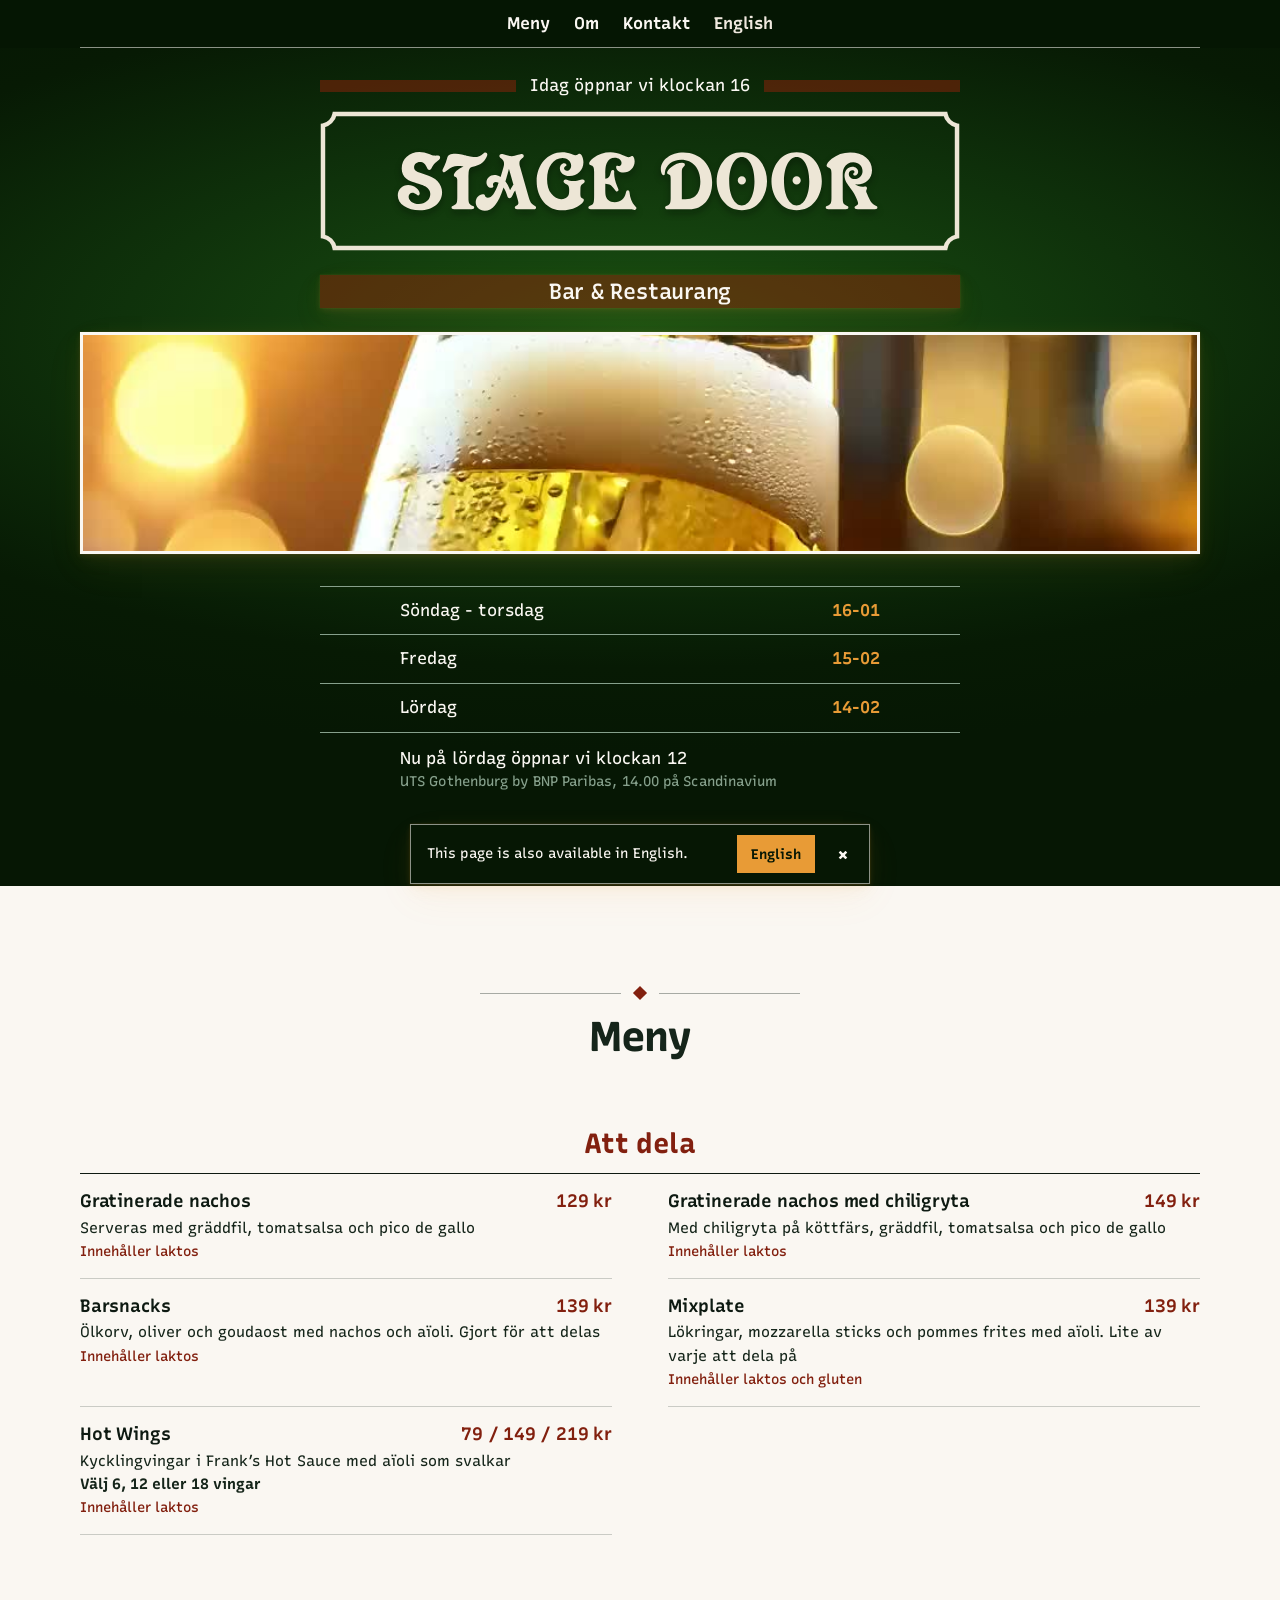
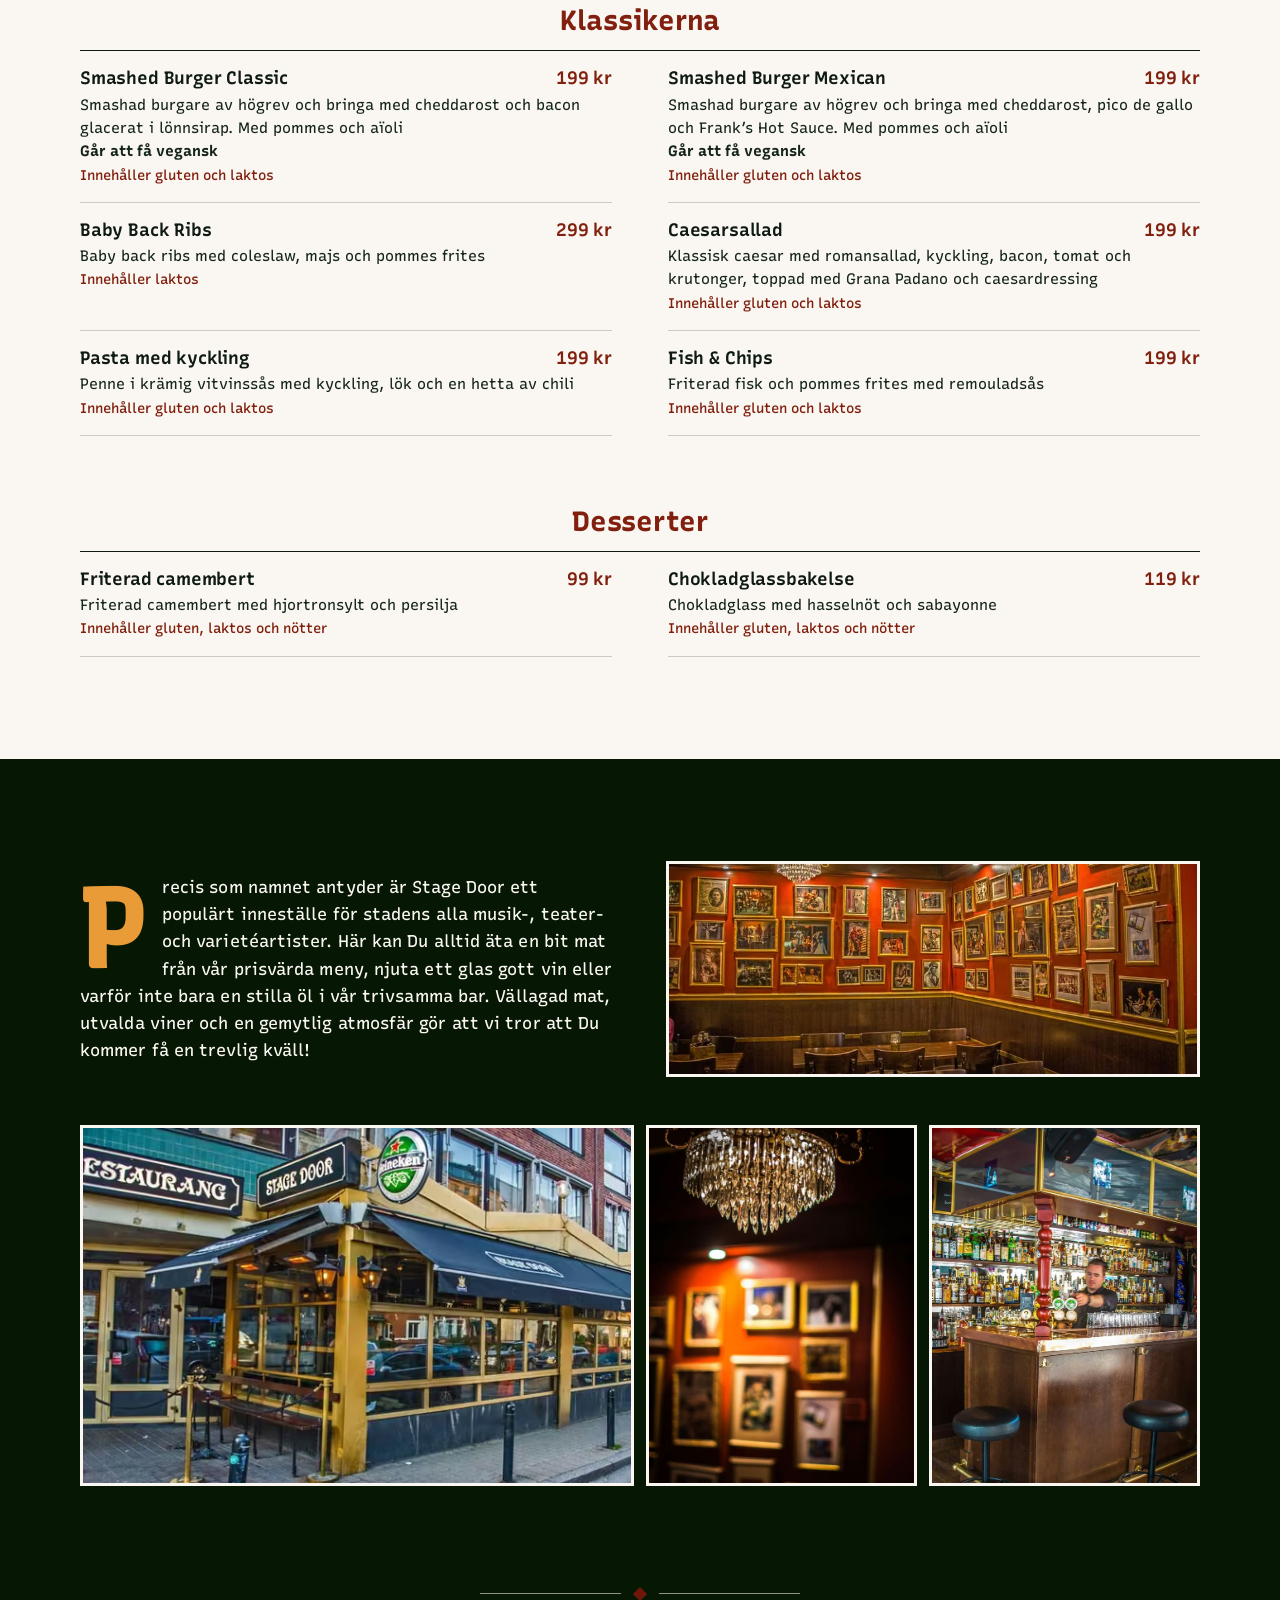
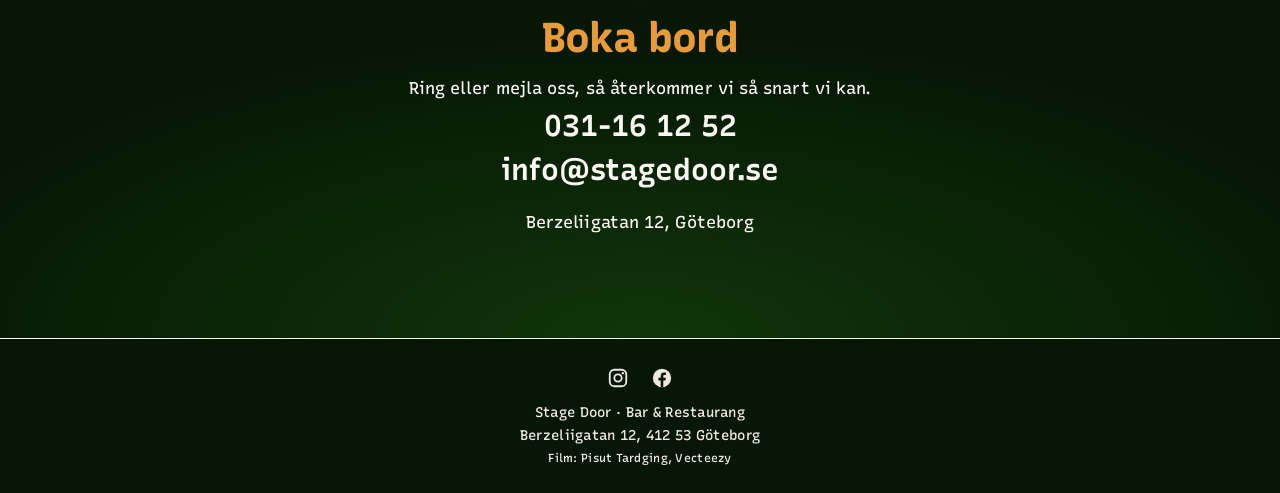
==== commit fac7a8be: "Följ Modern Web Guidance för rörelse, video och typsnitt - Pausen utan aria-pressed eftersom texten " ====
--- a/index.html
+++ b/index.html
@@ -31,7 +31,7 @@
 <link rel="preconnect" href="https://fonts.googleapis.com">
 <link rel="preconnect" href="https://fonts.gstatic.com" crossorigin>
 <link href="https://fonts.googleapis.com/css2?family=Recursive:slnt,wght,CASL@-15..0,300..1000,0..1&display=swap" rel="stylesheet">
-<link rel="stylesheet" href="style.css?v=6">
+<link rel="stylesheet" href="style.css?v=7">
 </head>
 <body>
 <header class="topp"><div class="wrap"><nav aria-label="Huvudmeny"><a href="#meny">Meny</a><a href="#om">Om</a><a href="#kontakt">Kontakt</a><a class="sprak" href="en.html" lang="en" hreflang="en">English</a></nav></div></header>
@@ -43,8 +43,8 @@
       <h1 class="logo"><svg viewBox="0 0 430 94" role="img" aria-label="Stage Door"><!-- Ramen ritad efter originalets mått: 3 px linje, 2 px in från kanten, hörnen urgröpta med radie 10 från hörnpunkten. Orden står på originalets x-lägen 51 och 229. --><defs><filter id="logo-mjuk" x="-20%" y="-40%" width="140%" height="180%"><feGaussianBlur stdDeviation="2.5"/></filter><path id="logo-ram" d="M9.8 2H420.2A10 10 0 0 0 428 9.8V84.2A10 10 0 0 0 420.2 92H9.8A10 10 0 0 0 2 84.2V9.8A10 10 0 0 0 9.8 2Z"/><path id="logo-bokstaver" d="M82.03 54.64C82.03 51.83 80.94 49.14 78.99 47.13C77.21 45.3 75.09 44.09 71.07 42.83L67.23 41.57C64.25 40.59 63.22 39.62 63.22 37.84C63.22 35.83 64.88 34.29 67.06 34.29C69.41 34.29 70.84 35.55 72.05 38.53C72.39 39.33 72.74 39.56 73.48 39.56C74.17 39.56 74.46 39.33 74.91 38.53C75.89 36.46 76.86 35.2 78.36 34.06L79.96 32.74C80.48 32.28 80.71 31.88 80.71 31.36C80.71 30.5 80.19 29.93 79.45 29.93C79.22 29.93 78.87 29.98 78.53 29.98C78.13 30.04 77.78 30.04 77.44 30.04C76.12 30.04 76 30.04 73.25 28.95C71.24 28.15 68.84 27.63 66.77 27.63C60 27.63 54.9 32.34 54.9 38.59C54.9 41.51 55.93 43.86 58.05 45.53C59.43 46.62 61.21 47.42 64.94 48.51C68.38 49.48 69.75 50.06 71.19 50.92C73.02 52.06 74.11 53.78 74.11 55.73C74.11 59.46 70.67 62.5 66.43 62.5C62.58 62.5 59.55 60.32 59.55 57.57C59.55 56.08 60.63 54.87 62.07 54.87C62.93 54.87 63.85 55.28 64.71 55.91C65.68 56.65 65.74 56.71 66.08 56.71C66.6 56.71 67 56.19 67 55.5C67 52.75 62.99 49.77 59.26 49.77C55.3 49.77 52.26 52.81 52.26 56.82C52.26 62.56 58.51 66.75 67.12 66.75C75.89 66.75 82.03 61.76 82.03 54.64ZM96.42 37.21C92.64 38.93 89.94 41.34 89.94 43.12C89.94 43.69 90.17 43.92 90.8 44.15C91.83 44.49 92.23 45.12 92.23 46.5V57.34C92.23 62.1 92.01 62.56 89.2 63.82C88.62 64.05 88.39 64.34 88.39 64.91C88.39 65.66 88.91 66 90.17 66H101.75C103.07 66 103.59 65.66 103.59 64.91C103.59 64.34 103.36 64.05 102.79 63.82C100.09 62.62 99.75 62.04 99.75 58.09V57.34V46.62C99.75 46.27 99.75 45.81 99.75 45.18C99.75 43.58 99.75 42.89 99.8 42.26C99.86 40.36 100.15 39.22 100.72 38.53C101.24 37.9 101.41 37.84 104.51 36.92C107.15 36.18 108.87 35.09 110.36 33.37C111.56 31.88 112.42 30.21 112.42 29.18C112.42 28.44 111.85 27.86 111.05 27.86C110.59 27.86 110.24 28.09 109.55 28.72C107.95 30.27 106.17 30.96 103.93 30.96C102.73 30.96 101.53 30.73 99.4 30.21C96.48 29.47 95.91 29.35 95.22 29.18C93.78 28.89 92.46 28.78 91.14 28.78C87.3 28.78 86.1 29.41 85.41 31.82C84.89 33.71 84.32 35.26 83.63 36.81C82.43 39.39 82.31 39.62 82.31 40.08C82.31 40.65 82.83 41.17 83.4 41.17C83.69 41.17 84.03 41 84.38 40.71L85.75 39.56C87.88 37.73 90.06 36.87 92.29 36.87C93.61 36.87 94.99 36.98 96.42 37.21ZM123.32 51.32C124.41 52.98 125.27 54.87 125.84 57.05C126.13 58.14 126.59 58.54 127.45 58.54C128.14 58.54 128.65 58.2 129 57.34L129.57 56.19C130.03 55.05 130.43 54.36 131.12 53.38L133.07 60.32C133.18 60.84 133.3 61.47 133.3 61.87C133.3 62.62 132.9 63.13 132.15 63.53C131.12 64.05 130.89 64.28 130.89 64.91C130.89 65.71 131.35 66 132.44 66H143.16H143.68C144.82 65.94 145.17 65.66 145.17 64.8C145.17 64.22 144.94 63.99 144.19 63.59C142.01 62.56 141.15 61.35 140.18 57.86L134.5 37.84C134.1 36.46 133.99 35.72 133.99 35.03C133.99 33.77 134.5 32.85 135.82 31.76C136.68 31.07 136.91 30.67 136.91 30.16C136.91 29.41 136.34 28.84 135.53 28.84C134.96 28.84 134.67 28.95 133.07 29.47C131.4 30.04 130.09 30.33 128.88 30.33C127.79 30.33 126.01 29.98 124.87 29.64L123.2 29.07C122.8 28.95 122.34 28.84 122 28.84C121.2 28.84 120.51 29.47 120.51 30.21C120.51 30.73 120.79 31.13 121.6 31.76C123.09 32.97 123.66 33.88 123.66 35.38C123.66 36.64 123.26 38.13 121.48 43.81L121.37 44.32C119.76 43.29 118.62 42.95 117.18 42.95C114.2 42.95 111.85 45.18 111.85 47.99C111.85 50 113.22 51.55 114.95 51.55C115.81 51.55 116.49 51.2 116.49 50.69C116.49 50.57 116.49 50.46 116.44 50.29C116.21 49.66 116.21 49.6 116.21 49.31C116.21 48.39 117.01 47.65 118.04 47.65C118.73 47.65 119.25 47.82 119.99 48.16C117.64 55.16 115.4 58.26 112.71 58.26C111.85 58.26 111.22 57.86 110.93 57.11L110.76 56.54C110.59 56.08 110.13 55.85 109.44 55.85C106.74 55.85 104.62 58.32 104.62 61.35C104.62 64.62 107.15 67.03 110.7 67.03C115.81 67.03 119.88 62.1 123.15 51.83ZM129.97 49.48C129.11 50.57 128.77 51.15 127.96 52.81L127.73 53.27C126.59 50.4 125.9 49.08 124.58 47.42C124.81 46.62 124.87 46.27 125.38 44.49L126.07 42.09L126.76 39.68C126.76 39.62 126.82 39.33 126.93 38.82ZM174.99 51.95C174.99 50.52 175.33 49.77 176.37 49.02L177.28 48.34C177.63 48.11 177.86 47.65 177.86 47.3C177.86 46.62 177.28 46.04 176.6 46.04C176.25 46.04 175.79 46.1 175.22 46.27C173.33 46.9 172.07 47.07 170.52 47.07C169.31 47.07 168.17 46.96 167.13 46.62C166.16 46.27 165.36 46.1 164.95 46.1C164.27 46.1 163.64 46.73 163.64 47.42C163.64 47.99 163.98 48.39 164.84 48.8C167.02 49.77 167.42 50.46 167.42 53.04C167.42 55.1 167.25 56.14 166.67 57.05C165.87 58.32 164.04 59.23 162.03 59.23C159.68 59.23 157.27 57.91 155.49 55.62C153.48 53.15 152.57 49.94 152.57 45.81C152.57 37.55 156.93 31.65 162.95 31.65C166.16 31.65 168.74 33.94 168.74 36.75C168.74 38.64 167.48 40.14 165.93 40.14C164.84 40.14 163.98 39.45 163.98 38.47C163.98 37.96 164.27 37.5 164.84 37.15C165.47 36.81 165.59 36.64 165.59 36.24C165.59 35.6 164.95 35.09 164.09 35.09C162.49 35.09 161.17 36.69 161.17 38.59C161.17 41.57 163.92 43.69 167.65 43.69C172.93 43.69 177 39.62 177 34.4C177 31.59 175.68 28.67 174.42 28.67C174.02 28.67 173.96 28.67 173.21 29.18C172.75 29.53 172.18 29.7 171.66 29.7C171.21 29.7 170.98 29.64 168.97 28.89C166.85 28.03 164.78 27.69 162.72 27.69C152.97 27.69 145.57 36.06 145.57 47.19C145.57 52.64 147.29 57.63 150.39 61.24C153.6 64.91 157.79 66.75 163.18 66.75C167.94 66.75 172.41 65.25 175.28 62.73C176.54 61.58 177.28 60.55 177.28 59.75C177.28 59.35 177.06 59.12 176.54 58.83C175.22 58.2 174.93 57.63 174.93 55.45ZM191.68 48.85C194.66 49.08 195.92 49.83 197.7 52.41C198.73 53.9 198.85 54.07 199.42 54.07C200.05 54.07 200.57 53.61 200.57 52.98C200.57 52.75 200.45 52.47 200.34 52.18L199.59 50.46C198.39 47.59 197.59 44.09 197.64 41.63L197.7 40.77C197.7 40.08 197.36 39.68 196.73 39.68C196.04 39.68 195.64 40.14 195.41 41.17C194.66 44.32 193.8 45.24 191.68 45.47V42.2C191.68 38.36 191.97 36.41 192.71 34.86C193.74 32.68 195.58 31.48 197.99 31.48C200.63 31.48 202.58 32.97 202.58 34.97C202.58 36.12 201.89 37.04 200.91 37.04C200.8 37.04 200.63 36.98 200.51 36.98L200 36.81C199.88 36.75 199.77 36.75 199.71 36.75C199.25 36.75 198.96 37.1 198.96 37.61C198.96 39.68 201.26 41.4 203.9 41.4C208.08 41.4 211.41 38.13 211.41 34C211.41 31.93 210.66 30.16 209.74 30.16C209.63 30.16 209.46 30.16 209.4 30.21L208.83 30.56C208.37 30.84 207.79 31.02 207.16 31.02C206.48 31.02 206.3 30.96 203.55 29.81C200.05 28.26 197.99 27.75 195.18 27.75C190.93 27.75 186.86 29.07 183.65 31.53C181.82 32.97 180.84 34.23 180.84 35.26C180.84 35.78 181.07 36.06 181.7 36.24C183.71 36.92 184.17 37.78 184.17 41V56.37C184.17 61.76 183.88 62.56 181.76 63.42C180.55 63.94 180.32 64.16 180.32 64.85C180.32 65.66 180.78 66 181.93 66H206.82H207.57C209.06 66 209.86 66.11 210.83 66.4C211.06 66.52 211.29 66.52 211.47 66.52C212.04 66.52 212.61 65.89 212.61 65.25C212.61 64.8 212.44 64.57 211.52 63.59C209.57 61.58 208.31 58.37 207.97 54.7C207.85 53.78 207.51 53.33 206.82 53.33C206.13 53.33 205.79 53.78 205.44 55.28C204.53 59.18 202 61.24 198.05 61.24C194.38 61.24 192.14 59.29 191.79 55.91C191.74 55.16 191.68 53.78 191.68 53.15ZM243.11 59.29V41.22C243.11 38.93 243.34 38.3 244.48 37.21C245 36.75 245.17 36.46 245.17 36.06C245.17 35.32 244.48 34.8 243.34 34.8C241.04 34.8 238.41 35.83 236.11 37.67C234.33 39.05 233.19 40.59 233.19 41.51C233.19 42.03 233.47 42.31 234.39 42.66C235.42 43.06 235.6 43.52 235.6 45.93V58.37C235.6 61.99 235.14 62.79 232.73 63.76C232.1 63.99 231.87 64.34 231.87 64.85C231.87 65.77 232.21 66 233.7 66H248.1C257.45 66 263.47 58.89 263.47 47.82C263.47 36.29 255.38 27.92 244.14 27.92C235.65 27.92 229 32.91 229 39.16C229 41.34 229.86 43.12 230.84 43.12C231.29 43.12 231.58 42.83 231.64 42.31L231.75 41.22C232.21 36.29 236.86 32.68 242.76 32.68C250.51 32.68 255.55 38.53 255.55 47.42C255.55 52.52 253.95 56.25 251.02 58.03C249.59 58.89 247.93 59.29 245.52 59.29ZM266.51 47.19C266.51 52.18 268.11 57.05 270.98 60.67C274.13 64.68 278.21 66.63 283.43 66.63C288.7 66.63 292.77 64.68 295.93 60.67C298.74 57.05 300.34 52.18 300.34 47.19C300.34 42.2 298.74 37.33 295.93 33.77C292.77 29.7 288.7 27.75 283.43 27.75C278.21 27.75 274.13 29.7 270.98 33.77C268.11 37.33 266.51 42.2 266.51 47.19ZM274.94 47.19C274.94 37.78 278.49 30.96 283.43 30.96C288.36 30.96 291.91 37.78 291.91 47.19C291.91 56.65 288.36 63.42 283.43 63.42C278.49 63.42 274.94 56.59 274.94 47.19ZM286.18 46.62C286.18 45.07 284.97 43.81 283.43 43.81C281.88 43.81 280.67 45.07 280.67 46.62C280.67 48.11 281.88 49.31 283.43 49.31C284.97 49.31 286.18 48.11 286.18 46.62ZM303.33 47.19C303.33 52.18 304.93 57.05 307.8 60.67C310.95 64.68 315.02 66.63 320.24 66.63C325.52 66.63 329.59 64.68 332.75 60.67C335.56 57.05 337.16 52.18 337.16 47.19C337.16 42.2 335.56 37.33 332.75 33.77C329.59 29.7 325.52 27.75 320.24 27.75C315.02 27.75 310.95 29.7 307.8 33.77C304.93 37.33 303.33 42.2 303.33 47.19ZM311.76 47.19C311.76 37.78 315.31 30.96 320.24 30.96C325.18 30.96 328.73 37.78 328.73 47.19C328.73 56.65 325.18 63.42 320.24 63.42C315.31 63.42 311.76 56.59 311.76 47.19ZM323 46.62C323 45.07 321.79 43.81 320.24 43.81C318.7 43.81 317.49 45.07 317.49 46.62C317.49 48.11 318.7 49.31 320.24 49.31C321.79 49.31 323 48.11 323 46.62ZM359.53 49.25C360.04 49.31 360.39 49.31 360.68 49.31C366.64 49.31 370.88 45.3 370.88 39.73C370.88 32.68 364.98 27.8 356.2 27.8C351.38 27.8 347.26 29.24 343.81 32.16C341.64 34 340.37 35.66 340.37 36.69C340.37 37.33 340.66 37.61 341.46 37.9C343.18 38.41 343.64 39.22 343.64 41.97V57.4C343.64 62.1 343.41 62.56 340.55 63.82C339.97 64.05 339.8 64.34 339.8 64.91C339.8 65.66 340.32 66 341.58 66H353.22C354.54 66 355 65.66 355 64.91C355 64.34 354.83 64.05 354.25 63.82C351.38 62.56 351.21 62.1 351.21 57.34V42.89C351.21 40.65 351.44 39.33 352.13 38.07C353.28 35.78 355.57 34.4 358.27 34.4C361.94 34.4 364.52 36.87 364.52 40.31C364.52 43.4 362.22 45.76 359.18 45.76C356.95 45.76 355.28 44.32 355.28 42.37C355.28 41 356.37 39.85 357.75 39.85C358.55 39.85 359.13 40.31 359.13 41C359.13 41.28 359.07 41.34 358.67 41.68C358.38 41.91 358.27 42.14 358.27 42.43C358.27 42.89 358.78 43.29 359.47 43.29C360.62 43.29 361.59 42.2 361.59 40.82C361.59 38.87 359.87 37.38 357.69 37.38C354.71 37.38 352.42 40.02 352.42 43.4C352.42 44.78 352.7 46.16 353.45 47.59C353.91 48.57 354.25 49.02 356.26 51.66C358.5 54.53 359.59 56.42 360.9 59.81C361.36 61.01 361.54 61.53 361.54 61.99C361.54 62.73 361.08 63.25 360.16 63.65C359.41 64.05 359.18 64.34 359.18 64.85C359.18 65.71 359.7 66 361.31 66H372.32H372.83C374.04 66 374.5 65.66 374.5 64.85C374.5 64.39 374.27 63.99 373.81 63.82L373.06 63.48C370.83 62.5 369.68 60.84 367.56 55.68C367.1 54.59 366.98 54.24 366.98 53.9C366.98 53.61 367.04 53.44 367.27 52.81C367.44 52.35 367.5 52.06 367.5 51.83C367.5 51.2 367.1 50.8 366.35 50.8C366.12 50.8 365.78 50.8 365.38 50.86C364.98 50.86 364.63 50.92 364.35 50.92C362.51 50.92 360.73 50.29 359.53 49.25Z"/><clipPath id="logo-inom"><use href="#logo-ram"/></clipPath></defs><!-- En svag skugga under bokstäverna, innanför ramen. STAGE DOOR är ritade former ur VictorianStd (x 51 och 229, baslinje 66, 57,35 px, med typsnittets kerning), inte text: Safari på iPhone tappade mellanrummet när orden var text --><g clip-path="url(#logo-inom)"><use href="#logo-bokstaver" fill="#020a03" opacity=".35" filter="url(#logo-mjuk)" transform="translate(0 2.5)"/></g><use href="#logo-ram" fill="none" stroke="#EDE6D6" stroke-width="3"/><use href="#logo-bokstaver" fill="#EDE6D6"/></svg></h1>
       <p class="band">Bar & Restaurang</p>
       <div class="photo">
-        <video muted loop playsinline preload="auto" poster="bilder/hallning-loop.jpg" src="bilder/hallning-loop.mp4" aria-label="Öl som hälls upp i ett glas"></video>
-        <button class="paus" type="button" aria-pressed="false"><span class="visuellt-dold">Pausa rörelse</span></button>
+        <video width="960" height="540" muted loop playsinline preload="auto" poster="bilder/hallning-loop.jpg" src="bilder/hallning-loop.mp4" aria-label="Öl som hälls upp i ett glas"></video>
+        <button class="paus" type="button"><span class="visuellt-dold">Pausa rörelse</span></button>
       </div>
       <div class="tider">
       <div class="bill">
@@ -202,15 +202,18 @@
 // Evenemang på Scandinavium hämtas dagligen av scripts/hamta-evenemang.mjs; utan filen gäller ordinarie tider
 // Filmen loopar; med minskad rörelse står den still på första bildrutan
 const hallning = document.querySelector(".photo video"), paus = document.querySelector(".paus");
-// Ett klick på filmen stoppar filmen och bubblorna (WCAG 2.2.2). Klickytan är en osynlig knapp över filmen, så den fungerar även med tangentbord och skärmläsare; aria-pressed = pausad
+// Ett klick på filmen stoppar filmen och bubblorna (WCAG 2.2.2). Klickytan är en osynlig knapp över filmen, så den fungerar även med tangentbord och skärmläsare.
+// Knappens text växlar mellan Pausa och Spela upp, därför ingen aria-pressed
 function satt_rorelse(pa) {
   document.documentElement.classList.toggle("stilla", !pa);
-  paus.setAttribute("aria-pressed", String(!pa));
   paus.lastElementChild.textContent = pa ? T.pausa : T.spela;
   if (pa) hallning.play().catch(() => {}); else hallning.pause();
 }
-paus.onclick = () => satt_rorelse(paus.getAttribute("aria-pressed") === "true");
-satt_rorelse(!matchMedia("(prefers-reduced-motion: reduce)").matches);
+paus.onclick = () => satt_rorelse(document.documentElement.classList.contains("stilla"));
+// 4. Följ inställningen för minskad rörelse även om den ändras medan sidan är öppen
+const minskad = matchMedia("(prefers-reduced-motion: reduce)");
+minskad.addEventListener("change", e => satt_rorelse(!e.matches));
+satt_rorelse(!minskad.matches);
 // Bubblor som stiger i förstasidans bakgrund, med slumpad storlek, läge och fart
 const bubblor = document.querySelector(".bubblor");
 for (let i = 0; i < 36; i++) {
--- a/style.css
+++ b/style.css
@@ -15,7 +15,7 @@
 }
 *{box-sizing:border-box;margin:0}
 html{scrollbar-color:var(--copper) var(--green-deep);-webkit-text-size-adjust:100%;text-size-adjust:100%}
-body{background:var(--flaska);color:var(--white);font-family:var(--f);font-size:var(--size-body);font-weight:calc(var(--w-body) + 30);line-height:1.6;letter-spacing:calc(var(--t-body) + 0.005em);font-variation-settings:"CASL" var(--casl),"slnt" var(--slnt)}
+body{background:var(--flaska);color:var(--white);font-family:var(--f);font-size:var(--size-body);font-weight:calc(var(--w-body) + 30);line-height:1.6;letter-spacing:calc(var(--t-body) + 0.005em);font-variation-settings:"CASL" var(--casl),"slnt" var(--slnt);font-size-adjust:from-font}
 ::selection{background:var(--copper);color:var(--white)}
 a{color:inherit;text-underline-offset:.2em;text-decoration-thickness:2px}
 :focus-visible{outline:3px solid var(--gold-light);outline-offset:3px}
@@ -34,9 +34,9 @@
 /* Bubblor som stiger genom det gröna bakom förstasidan; står svagt stilla vid minskad rörelse */
 .poster{position:relative;isolation:isolate;overflow:hidden;--copper:#a6220b6e} /* mörkare rött bara på förstasidan: bandet och strecken */
 .bubblor{position:absolute;inset:0;overflow:hidden;pointer-events:none;z-index:-1}
-.bubblor span{position:absolute;bottom:-60px;background:rgba(255,255,255,.18);border-radius:50%;will-change:transform,opacity;animation:stig linear infinite}
+.bubblor span{position:absolute;bottom:var(--y);opacity:.15;background:rgba(255,255,255,.18);border-radius:50%}
 @keyframes stig{0%{transform:translate3d(0,0,0);opacity:0}15%{opacity:.6}100%{transform:translate3d(0,-120vh,0);opacity:0}}
-@media (prefers-reduced-motion:reduce){.bubblor span{animation:none;opacity:.15;bottom:var(--y)}}
+@media (prefers-reduced-motion:no-preference){.bubblor span{bottom:-60px;animation:stig linear infinite}}
 #kontakt{background:radial-gradient(80% 90% at 50% 100%,#10350A,var(--flaska) 75%)}
 .poster{padding:var(--sp-24) 0 var(--sp-32);text-align:center}
 /* Menyraden följer med högst upp på hela sidan */
